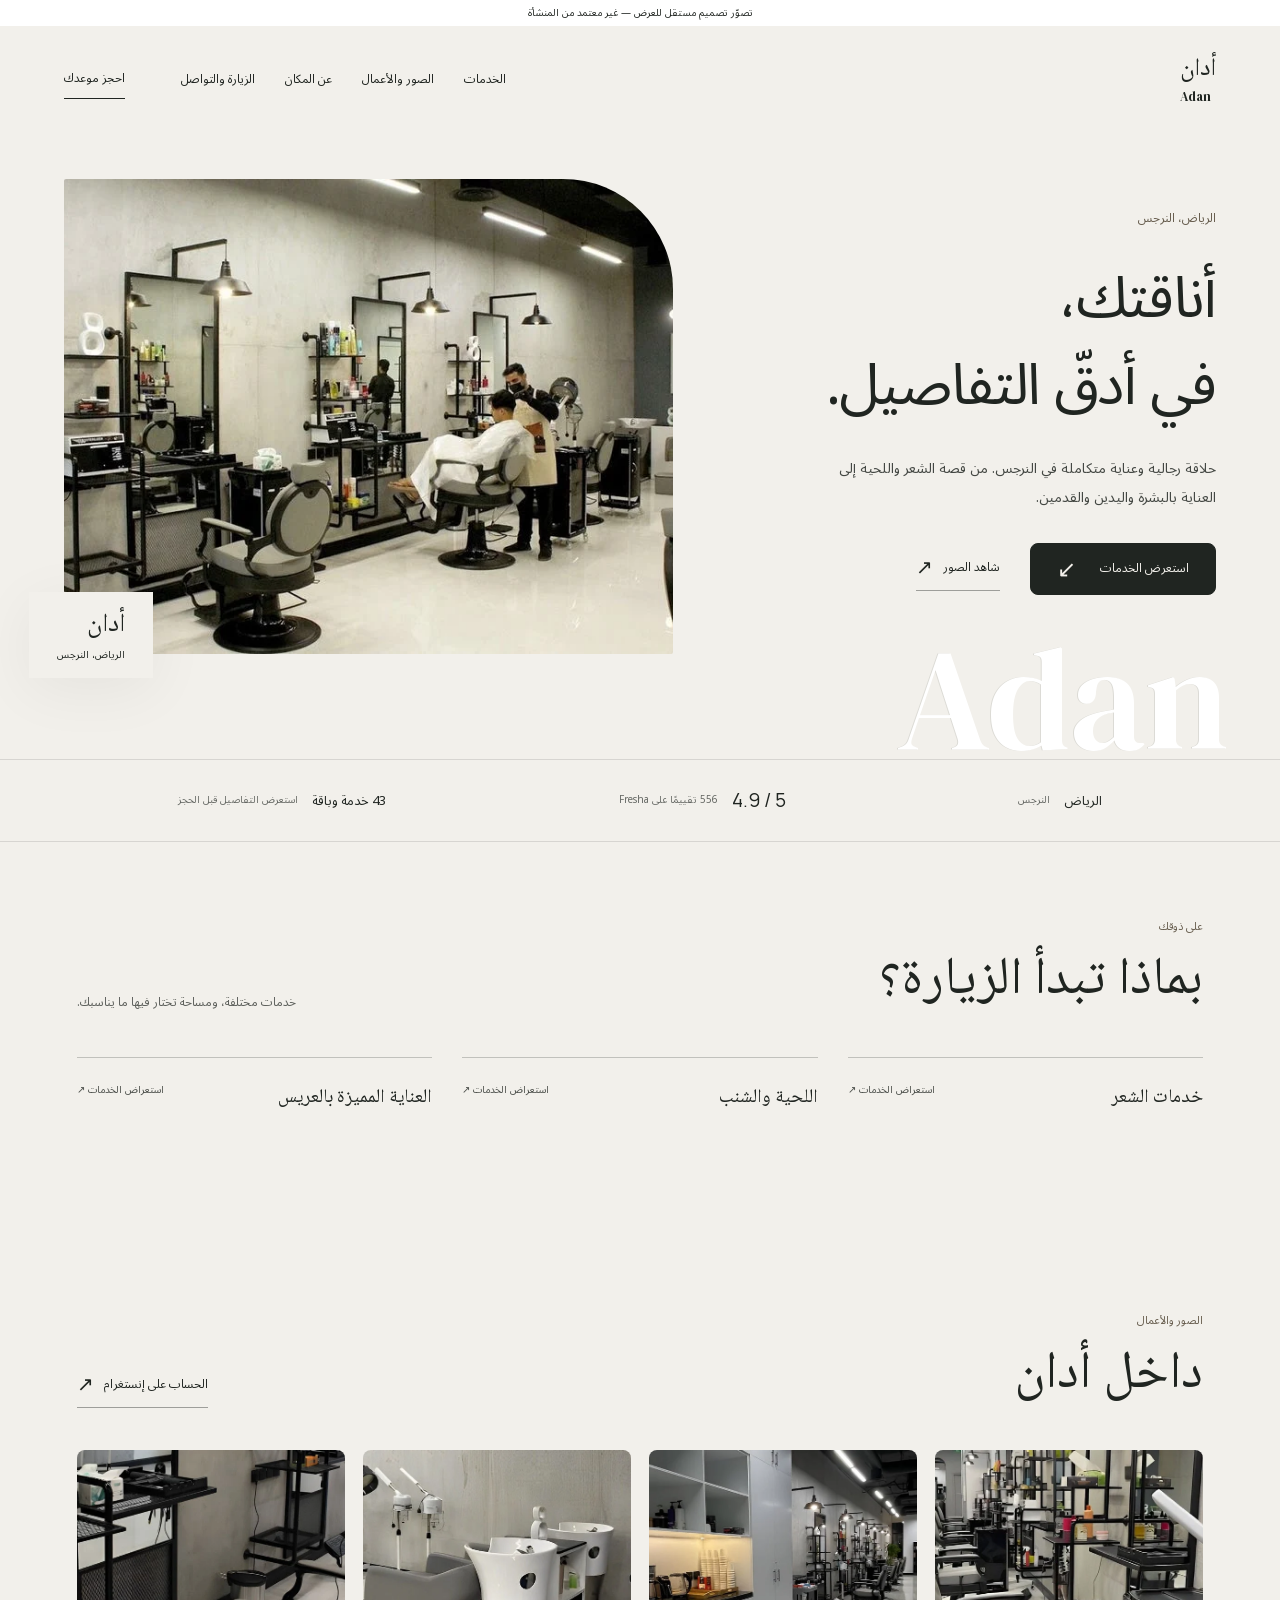
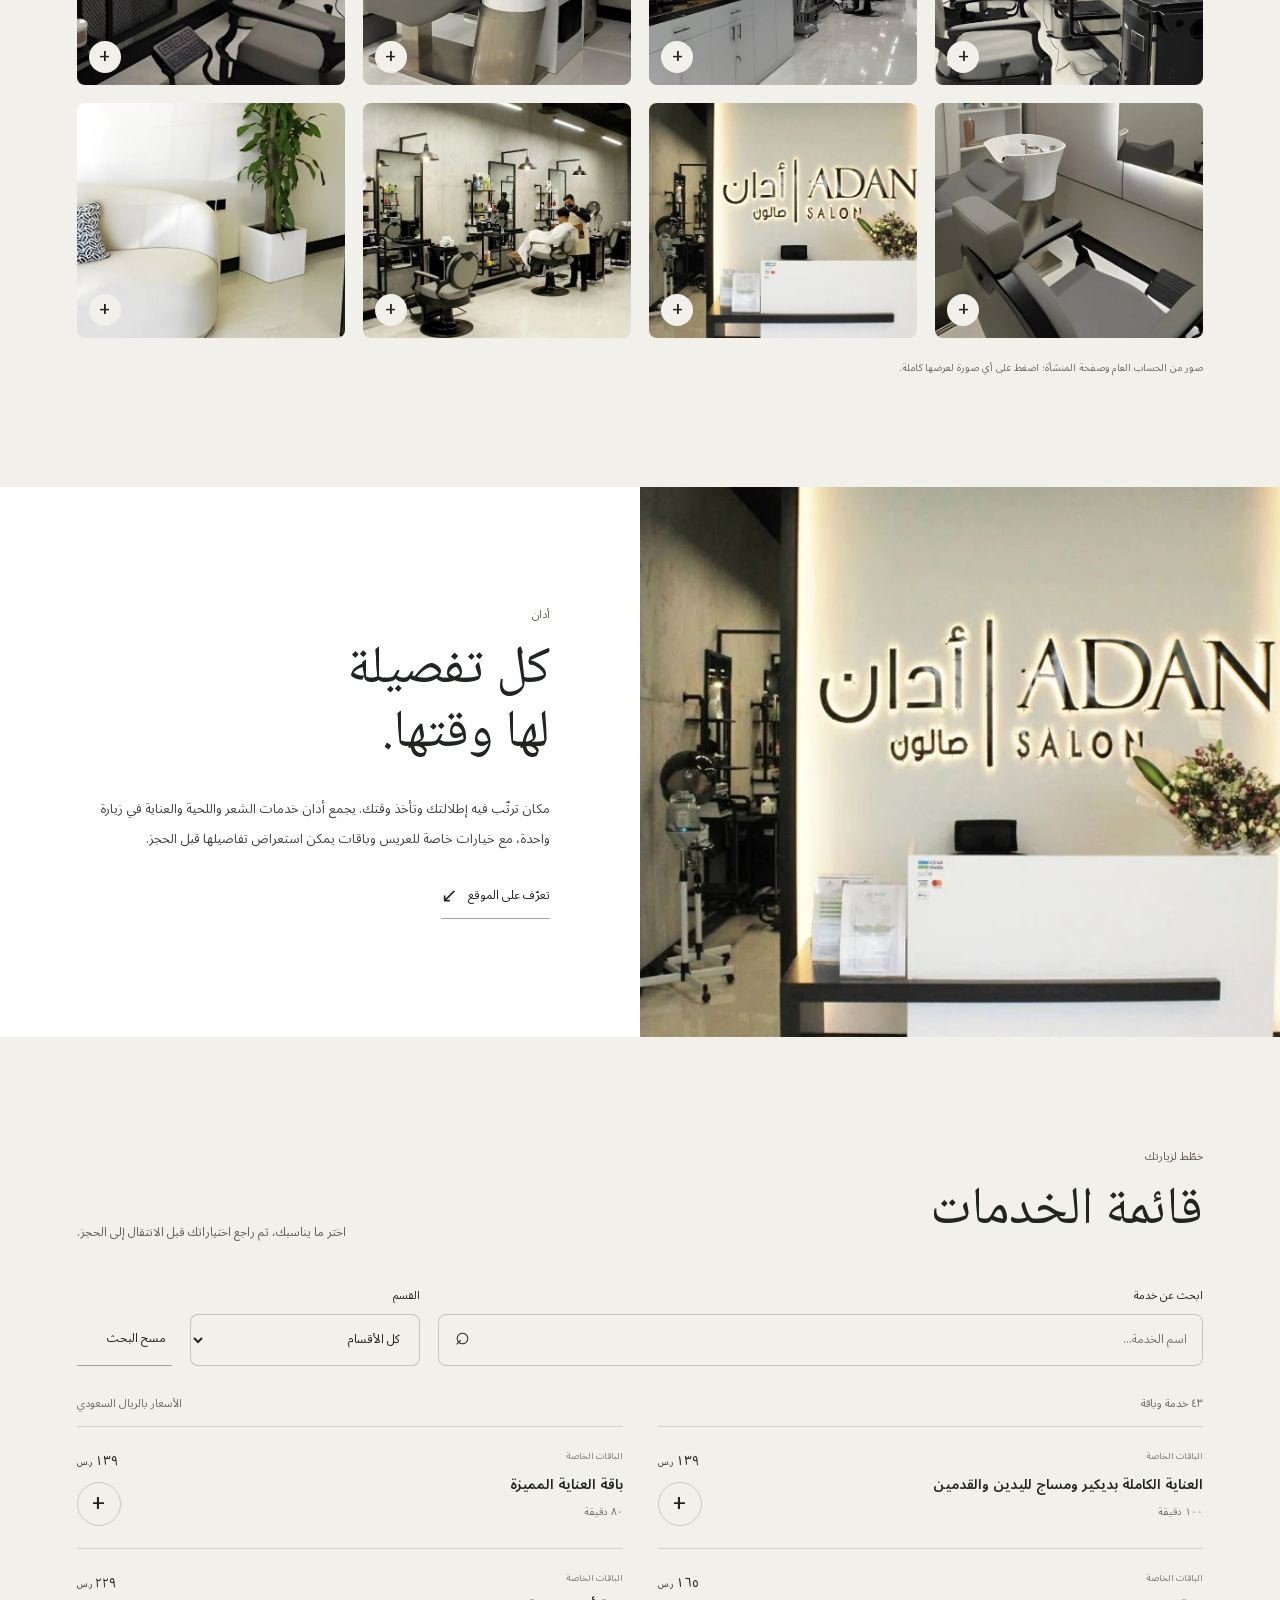
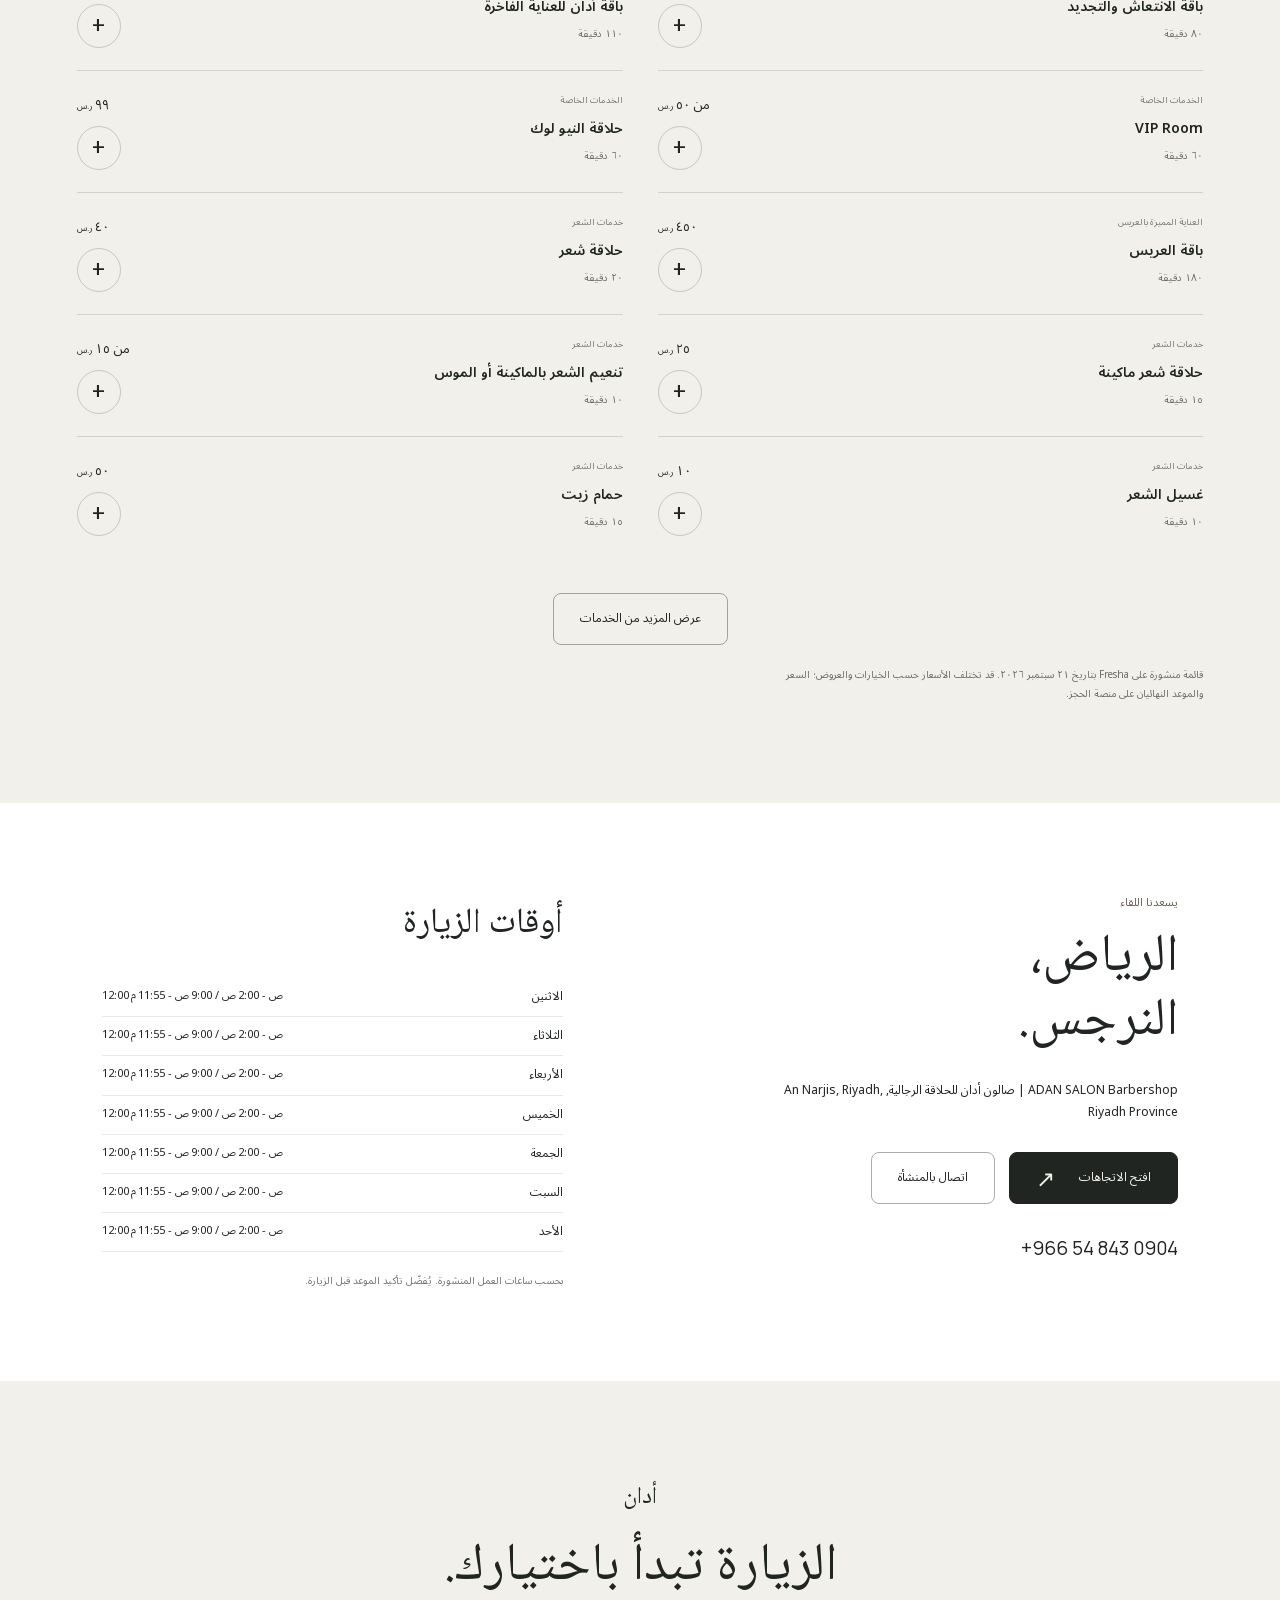
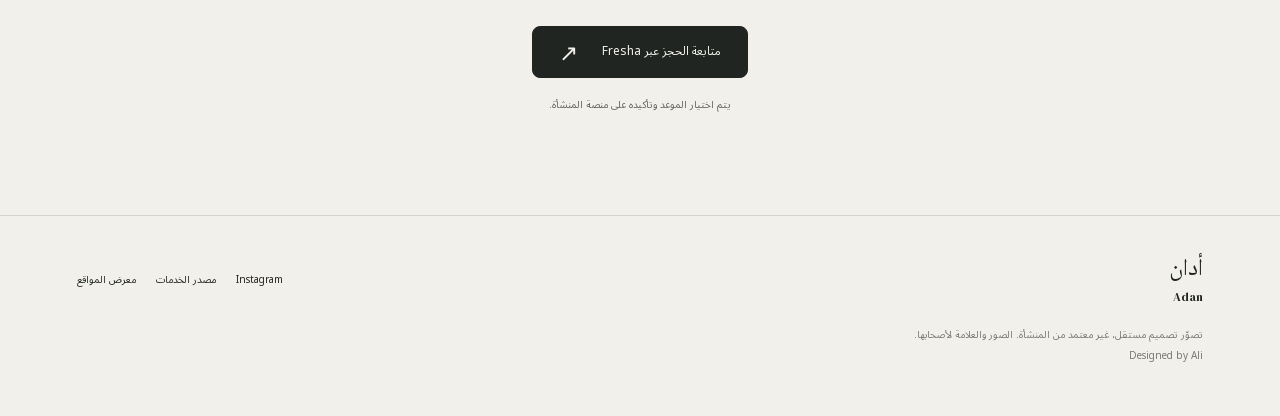
==== adan-salon/index.html @ f3ae63eb "Build ten Arabic business website concepts with sourced catalogs" ====
<!doctype html><html lang="ar" dir="rtl"><head><meta charset="utf-8"><meta name="viewport" content="width=device-width,initial-scale=1"><meta name="robots" content="noindex,nofollow"><title>أدان | الرياض — تصوّر تصميم</title><meta name="description" content="حلاقة رجالية وعناية متكاملة في النرجس. من قصة الشعر واللحية إلى العناية بالبشرة واليدين والقدمين."><meta name="theme-color" content="#f2f0eb"><meta property="og:title" content="أدان — تصوّر موقع مستقل"><meta property="og:description" content="حلاقة رجالية وعناية متكاملة في النرجس. من قصة الشعر واللحية إلى العناية بالبشرة واليدين والقدمين."><meta property="og:image" content="https://az212z.github.io/saudi-local-premium-09/adan-salon/assets/06.webp"><link rel="icon" href="favicon.svg" type="image/svg+xml"><link rel="stylesheet" href="../shared/fonts.css"><link rel="stylesheet" href="../shared/style.css"><script src="../shared/app.js" defer></script></head>
<body class="theme-stone layout-architect" style="--bg:#f2f0eb;--ink:#202521;--accent:#665c4d;--soft:#ffffff">
<a class="skip" href="#main">انتقل إلى المحتوى</a><div class="preview-note">تصوّر تصميم مستقل للعرض — غير معتمد من المنشأة</div>
<header class="site-header"><a href="./" class="brand"><span>أدان<small lang="en" dir="ltr">Adan</small></span></a><nav aria-label="القائمة الرئيسية"><a href="#services">الخدمات</a><a href="#work">الصور والأعمال</a><a href="#story">عن المكان</a><a href="#visit">الزيارة والتواصل</a></nav><a class="header-book" href="#services">احجز موعدك</a><button class="menu-toggle" aria-label="فتح القائمة" aria-controls="mobile-menu" aria-expanded="false"><span></span><span></span></button></header>
<main id="main"><section class="hero"><div class="hero-copy"><p class="place">الرياض، النرجس</p><h1>أناقتك،<br>في أدقّ التفاصيل.</h1><p class="intro">حلاقة رجالية وعناية متكاملة في النرجس. من قصة الشعر واللحية إلى العناية بالبشرة واليدين والقدمين.</p><div class="hero-actions"><a class="button primary" href="#services">استعرض الخدمات <span aria-hidden="true">↙</span></a><a class="text-link" href="#work">شاهد الصور <span aria-hidden="true">↗</span></a></div></div><div class="hero-visual"><div class="photo-frame"><img class="hero-photo" src="assets/06.webp" alt="أدان — من الصور المنشورة" width="909" height="515" fetchpriority="high" loading="eager" decoding="async"></div><div class="hero-note">أدان<small>الرياض، النرجس</small></div></div><div class="architect-word" lang="en" aria-hidden="true">Adan</div></section>
<div class="trust-band"><p>الرياض <span>النرجس</span></p><a href="https://www.fresha.com/a/adan-salon-slwn-dn-riyadh-adan-salon-barbershop-slwn-dn-llhlq-lrjly-zunlcgvm" target="_blank" rel="noopener noreferrer"><b dir="ltr">4.9 / 5</b><span>556 تقييمًا على Fresha</span></a><p>43 خدمة وباقة<span>استعرض التفاصيل قبل الحجز</span></p></div>
<section class="section featured"><div class="section-heading"><div><p class="section-label">على ذوقك</p><h2>بماذا تبدأ الزيارة؟</h2></div><p>خدمات مختلفة، ومساحة تختار فيها ما يناسبك.</p></div><div class="featured-cats"><a class="feature-cat" href="#services" data-category-pick="خدمات الشعر"><h3>خدمات الشعر</h3><span>استعراض الخدمات <span aria-hidden="true">↗</span></span></a><a class="feature-cat" href="#services" data-category-pick="اللحية والشنب"><h3>اللحية والشنب</h3><span>استعراض الخدمات <span aria-hidden="true">↗</span></span></a><a class="feature-cat" href="#services" data-category-pick="العناية المميزة بالعريس"><h3>العناية المميزة بالعريس</h3><span>استعراض الخدمات <span aria-hidden="true">↗</span></span></a></div></section>
<section id="work" class="section work"><div class="section-heading"><div><p class="section-label">الصور والأعمال</p><h2>داخل أدان</h2></div><a class="text-link" href="https://www.instagram.com/adan.salon/" target="_blank" rel="noopener noreferrer">الحساب على إنستغرام <span aria-hidden="true">↗</span></a></div><div class="gallery"><button class="gallery-item" data-image="0" aria-label="تكبير الصورة 1 من أدان"><img class="" src="assets/00.webp" alt="أدان — صورة منشورة 1" width="909" height="515" loading="lazy" decoding="async"><span class="zoom" aria-hidden="true">+</span></button><button class="gallery-item" data-image="1" aria-label="تكبير الصورة 2 من أدان"><img class="" src="assets/01.webp" alt="أدان — صورة منشورة 2" width="909" height="515" loading="lazy" decoding="async"><span class="zoom" aria-hidden="true">+</span></button><button class="gallery-item" data-image="2" aria-label="تكبير الصورة 3 من أدان"><img class="" src="assets/02.webp" alt="أدان — صورة منشورة 3" width="909" height="515" loading="lazy" decoding="async"><span class="zoom" aria-hidden="true">+</span></button><button class="gallery-item" data-image="3" aria-label="تكبير الصورة 4 من أدان"><img class="" src="assets/03.webp" alt="أدان — صورة منشورة 4" width="909" height="515" loading="lazy" decoding="async"><span class="zoom" aria-hidden="true">+</span></button><button class="gallery-item" data-image="4" aria-label="تكبير الصورة 5 من أدان"><img class="" src="assets/04.webp" alt="أدان — صورة منشورة 5" width="909" height="515" loading="lazy" decoding="async"><span class="zoom" aria-hidden="true">+</span></button><button class="gallery-item" data-image="5" aria-label="تكبير الصورة 6 من أدان"><img class="" src="assets/05.webp" alt="أدان — صورة منشورة 6" width="909" height="515" loading="lazy" decoding="async"><span class="zoom" aria-hidden="true">+</span></button><button class="gallery-item" data-image="6" aria-label="تكبير الصورة 7 من أدان"><img class="" src="assets/06.webp" alt="أدان — صورة منشورة 7" width="909" height="515" loading="lazy" decoding="async"><span class="zoom" aria-hidden="true">+</span></button><button class="gallery-item" data-image="7" aria-label="تكبير الصورة 8 من أدان"><img class="" src="assets/07.webp" alt="أدان — صورة منشورة 8" width="909" height="515" loading="lazy" decoding="async"><span class="zoom" aria-hidden="true">+</span></button></div><p class="source-note">صور من الحساب العام وصفحة المنشأة؛ اضغط على أي صورة لعرضها كاملة.</p></section>
<section id="story" class="story-section"><div class="story-photo"><img class="" src="assets/05.webp" alt="أدان — أجواء وتفاصيل" width="909" height="515" loading="lazy" decoding="async"></div><div class="story-copy"><p class="section-label">أدان</p><h2>كل تفصيلة<br>لها وقتها.</h2><p>مكان ترتّب فيه إطلالتك وتأخذ وقتك. يجمع أدان خدمات الشعر واللحية والعناية في زيارة واحدة، مع خيارات خاصة للعريس وباقات يمكن استعراض تفاصيلها قبل الحجز.</p><a class="text-link" href="#visit">تعرّف على الموقع <span aria-hidden="true">↙</span></a></div></section>
<section id="services" class="section services-section"><div class="section-heading"><div><p class="section-label">خطّط لزيارتك</p><h2>قائمة الخدمات</h2></div><p>اختر ما يناسبك، ثم راجع اختياراتك قبل الانتقال إلى الحجز.</p></div><div class="catalog-toolbar"><div class="search-box"><label for="search">ابحث عن خدمة</label><input id="search" type="search" name="q" placeholder="اسم الخدمة…" autocomplete="off"><span aria-hidden="true">⌕</span></div><label class="category-select-label">القسم<select id="category" name="category"><option value="">كل الأقسام</option><option value="الباقات الخاصة">الباقات الخاصة</option><option value="الخدمات الخاصة">الخدمات الخاصة</option><option value="العناية المميزة بالعريس">العناية المميزة بالعريس</option><option value="خدمات الشعر">خدمات الشعر</option><option value="اللحية والشنب">اللحية والشنب</option><option value="تلوين الشعر">تلوين الشعر</option><option value="علاج الشعر">علاج الشعر</option><option value="خدمات العناية بالبشرة">خدمات العناية بالبشرة</option><option value="العناية باليدين والقدمين والأظافر">العناية باليدين والقدمين والأظافر</option></select></label><button class="clear-filters text-link" type="button">مسح البحث</button></div><div class="catalog-meta"><p id="result-count" aria-live="polite"></p><p>الأسعار بالريال السعودي</p></div><div id="service-list" class="service-list"></div><div class="load-more-wrap"><button id="load-more" class="button outline" type="button">عرض المزيد من الخدمات</button></div><p class="source-note">قائمة منشورة على Fresha بتاريخ ٢١ سبتمبر ٢٠٢٦. قد تختلف الأسعار حسب الخيارات والعروض؛ السعر والموعد النهائيان على منصة الحجز.</p><noscript><p>لعرض الخدمات والأسعار، افتح <a href="https://www.fresha.com/a/adan-salon-slwn-dn-riyadh-adan-salon-barbershop-slwn-dn-llhlq-lrjly-zunlcgvm">قائمة المنشأة على Fresha</a>.</p></noscript></section>
<section id="visit" class="visit-section"><div class="visit-info"><p class="section-label">يسعدنا اللقاء</p><h2>الرياض،<br>النرجس.</h2><p>ADAN SALON Barbershop | صالون أدان للحلاقة الرجالية, An Narjis, Riyadh, Riyadh Province</p><div class="visit-actions"><a class="button primary" href="https://www.google.com/maps/search/?api=1&amp;query=ADAN%20SALON%20Barbershop%20%7C%20%D8%B5%D8%A7%D9%84%D9%88%D9%86%20%D8%A3%D8%AF%D8%A7%D9%86%20%D9%84%D9%84%D8%AD%D9%84%D8%A7%D9%82%D8%A9%20%D8%A7%D9%84%D8%B1%D8%AC%D8%A7%D9%84%D9%8A%D8%A9%2C%20Riyadh%2C%20Riyadh%20Province" target="_blank" rel="noopener noreferrer">افتح الاتجاهات <span aria-hidden="true">↗</span></a><a class="button outline" href="tel:+966548430904">اتصال بالمنشأة</a></div><a class="phone-number" dir="ltr" href="tel:+966548430904">+966 54 843 0904</a></div><div class="hours"><h3>أوقات الزيارة</h3><dl><div><dt>الاثنين</dt><dd dir="ltr">12:00 ص - 2:00 ص / 9:00 ص - 11:55 م</dd></div><div><dt>الثلاثاء</dt><dd dir="ltr">12:00 ص - 2:00 ص / 9:00 ص - 11:55 م</dd></div><div><dt>الأربعاء</dt><dd dir="ltr">12:00 ص - 2:00 ص / 9:00 ص - 11:55 م</dd></div><div><dt>الخميس</dt><dd dir="ltr">12:00 ص - 2:00 ص / 9:00 ص - 11:55 م</dd></div><div><dt>الجمعة</dt><dd dir="ltr">12:00 ص - 2:00 ص / 9:00 ص - 11:55 م</dd></div><div><dt>السبت</dt><dd dir="ltr">12:00 ص - 2:00 ص / 9:00 ص - 11:55 م</dd></div><div><dt>الأحد</dt><dd dir="ltr">12:00 ص - 2:00 ص / 9:00 ص - 11:55 م</dd></div></dl><small>بحسب ساعات العمل المنشورة. يُفضّل تأكيد الموعد قبل الزيارة.</small></div></section>
<section class="closing"><p>أدان</p><h2>الزيارة تبدأ باختيارك.</h2><a class="button primary" href="https://www.fresha.com/a/adan-salon-slwn-dn-riyadh-adan-salon-barbershop-slwn-dn-llhlq-lrjly-zunlcgvm/all-offer?menu=true" target="_blank" rel="noopener noreferrer">متابعة الحجز عبر Fresha <span aria-hidden="true">↗</span></a><small>يتم اختيار الموعد وتأكيده على منصة المنشأة.</small></section></main>
<footer><div class="footer-brand">أدان<small lang="en">Adan</small></div><div><a href="https://www.instagram.com/adan.salon/" target="_blank" rel="noopener noreferrer">Instagram</a><a href="https://www.fresha.com/a/adan-salon-slwn-dn-riyadh-adan-salon-barbershop-slwn-dn-llhlq-lrjly-zunlcgvm" target="_blank" rel="noopener noreferrer">مصدر الخدمات</a><a href="../">معرض المواقع</a></div><p>تصوّر تصميم مستقل، غير معتمد من المنشأة. الصور والعلامة لأصحابها.</p><small lang="en">Designed by Ali</small></footer>
<button class="selection-bar" id="selection-open" hidden aria-haspopup="dialog"><span>اختيارات الزيارة <b id="selection-count">0</b></span><span id="selection-total"></span><span>مراجعة الاختيارات <span aria-hidden="true">←</span></span></button>
<dialog id="mobile-menu" class="mobile-menu" aria-label="قائمة التنقل"><button class="close-dialog" aria-label="إغلاق القائمة">×</button><p>أدان</p><nav><a href="#services">الخدمات</a><a href="#work">الصور والأعمال</a><a href="#story">عن المكان</a><a href="#visit">الزيارة والتواصل</a></nav></dialog>
<dialog id="gallery-dialog" class="gallery-dialog" aria-label="معرض الصور"><button class="close-dialog" aria-label="إغلاق الصور">×</button><img id="gallery-full" src="assets/00.webp" alt="صورة كاملة من أدان" width="1200" height="900"><div><button id="gallery-prev" aria-label="الصورة السابقة">→</button><span id="gallery-count"></span><button id="gallery-next" aria-label="الصورة التالية">←</button></div></dialog>
<dialog id="service-dialog" class="service-dialog" aria-label="تفاصيل الخدمة"><button class="close-dialog" aria-label="إغلاق تفاصيل الخدمة">×</button><div id="service-details"></div></dialog>
<dialog id="selection-dialog" class="selection-dialog" aria-label="اختيارات الزيارة"><button class="close-dialog" aria-label="إغلاق الاختيارات">×</button><p class="section-label">خطّط لزيارتك</p><h2>اختياراتك</h2><div id="selected-list"></div><div class="selection-summary"></div><p class="selection-explain">هذه قائمة للتخطيط فقط. انسخها للاحتفاظ باختياراتك، ثم اختر الخدمات والموعد على Fresha لتأكيد الحجز.</p><div class="selection-actions"><button class="button outline" id="copy-selection">نسخ الاختيارات</button><a class="button primary" href="https://www.fresha.com/a/adan-salon-slwn-dn-riyadh-adan-salon-barbershop-slwn-dn-llhlq-lrjly-zunlcgvm/all-offer?menu=true" target="_blank" rel="noopener noreferrer">متابعة الحجز عبر Fresha <span aria-hidden="true">↗</span></a></div><p id="copy-status" aria-live="polite"></p></dialog><div class="toast" role="status" aria-live="polite"></div><script type="application/json" id="site-data">{"name": "أدان", "services": [{"id": "p:1608913", "name": "العناية الكاملة بديكير ومساج لليدين والقدمين", "original": "Hand & foot pedicure with relaxing massage |  العناية الكاملة بديكير ومساج لليدين والقدمين", "category": "الباقات الخاصة", "price": 139, "starts": false, "minutes": 100, "maxMinutes": 100, "variants": []}, {"id": "p:1584822", "name": "باقة العناية المميزة", "original": "Featured Care Package | باقة العناية المميزة", "category": "الباقات الخاصة", "price": 139, "starts": false, "minutes": 80, "maxMinutes": 80, "variants": []}, {"id": "p:1585237", "name": "باقة الانتعاش والتجديد", "original": "The Freshness and Renewal Package | باقة الانتعاش والتجديد", "category": "الباقات الخاصة", "price": 165, "starts": false, "minutes": 80, "maxMinutes": 80, "variants": []}, {"id": "p:1585247", "name": "باقة أدان للعناية الفاخرة", "original": "Adan Luxury Care Package | باقة أدان للعناية الفاخرة", "category": "الباقات الخاصة", "price": 229, "starts": false, "minutes": 110, "maxMinutes": 110, "variants": []}, {"id": "s:20798806", "name": "VIP Room", "original": "VIP Room", "category": "الخدمات الخاصة", "price": 50, "starts": true, "minutes": 60, "maxMinutes": 60, "variants": [{"name": "VIP Room", "price": "SAR 50", "duration": "1 hr"}]}, {"id": "s:19255006", "name": "حلاقة النيو لوك", "original": "New Look Haircut | حلاقة النيو لوك", "category": "الخدمات الخاصة", "price": 99, "starts": false, "minutes": 60, "maxMinutes": 60, "variants": [{"name": "حلاقة النيو لوك", "price": "SAR 99", "duration": "1 hr"}]}, {"id": "p:1586968", "name": "باقة العريس", "original": "The Groom Package |  باقة العريس", "category": "العناية المميزة بالعريس", "price": 450, "starts": false, "minutes": 180, "maxMinutes": 180, "variants": []}, {"id": "s:17893142", "name": "حلاقة شعر", "original": "Haircut | حلاقة شعر", "category": "خدمات الشعر", "price": 40, "starts": false, "minutes": 20, "maxMinutes": 20, "variants": [{"name": "حلاقة شعر", "price": "SAR 40", "duration": "20 min"}]}, {"id": "s:17893184", "name": "حلاقة شعر ماكينة", "original": "Haircut - Machine/Clippers (Buzz cut) | حلاقة شعر ماكينة", "category": "خدمات الشعر", "price": 25, "starts": false, "minutes": 15, "maxMinutes": 15, "variants": [{"name": "حلاقة شعر ماكينة", "price": "SAR 25", "duration": "15 min"}]}, {"id": "s:21422352", "name": "تنعيم الشعر بالماكينة أو الموس", "original": "تنعيم الشعر بالماكينة أو الموس | Hair trimming with a machine or razor blade", "category": "خدمات الشعر", "price": 15, "starts": true, "minutes": 10, "maxMinutes": 10, "variants": [{"name": "تنعيم الشعر بالماكينة أو الموس", "price": "SAR 15", "duration": "10 min"}]}, {"id": "s:17893167", "name": "غسيل الشعر", "original": "Hair wash/Shampoo | غسيل الشعر", "category": "خدمات الشعر", "price": 10, "starts": false, "minutes": 10, "maxMinutes": 10, "variants": [{"name": "غسيل الشعر", "price": "SAR 10", "duration": "10 min"}]}, {"id": "s:17893666", "name": "حمام زيت", "original": "Oil bath/Hot oil treatment | حمام زيت", "category": "خدمات الشعر", "price": 50, "starts": false, "minutes": 15, "maxMinutes": 15, "variants": [{"name": "حمام زيت", "price": "SAR 50", "duration": "15 min"}]}, {"id": "s:17893622", "name": "حمام كريم", "original": "Cream bath/Hair mask treatment | حمام كريم", "category": "خدمات الشعر", "price": 30, "starts": false, "minutes": 10, "maxMinutes": 10, "variants": [{"name": "حمام كريم", "price": "SAR 30", "duration": "10 min"}]}, {"id": "s:17893213", "name": "سيشوار", "original": "Blow-dry/Hair dryer | سيشوار", "category": "خدمات الشعر", "price": 30, "starts": false, "minutes": 10, "maxMinutes": 10, "variants": [{"name": "سيشوار", "price": "SAR 30", "duration": "10 min"}]}, {"id": "s:17893237", "name": "ملء الفراغ", "original": "Hair filler (to cover bald spots) | ملء الفراغ", "category": "خدمات الشعر", "price": 20, "starts": true, "minutes": 10, "maxMinutes": 10, "variants": [{"name": "ملء الفراغ", "price": "SAR 20", "duration": "10 min"}]}, {"id": "s:17893228", "name": "فرد الشعر", "original": "Hair straightening | فرد الشعر", "category": "خدمات الشعر", "price": 110, "starts": false, "minutes": 30, "maxMinutes": 30, "variants": [{"name": "فرد الشعر", "price": "SAR 110", "duration": "30 min"}]}, {"id": "s:17893220", "name": "حلاقة شعر أطفال", "original": "Children's haircut | حلاقة شعر أطفال", "category": "خدمات الشعر", "price": 50, "starts": false, "minutes": 30, "maxMinutes": 30, "variants": [{"name": "حلاقة شعر أطفال", "price": "SAR 50", "duration": "30 min"}]}, {"id": "s:19216498", "name": "حلاقة شعر أطفال مع التلوين", "original": "Children's haircut with colring | حلاقة شعر أطفال مع التلوين", "category": "خدمات الشعر", "price": 60, "starts": true, "minutes": 35, "maxMinutes": 35, "variants": [{"name": "حلاقة شعر أطفال مع التلوين", "price": "SAR 60", "duration": "35 min"}]}, {"id": "s:17893271", "name": "حلاقة لحية", "original": "Beard shave | حلاقة لحية", "category": "اللحية والشنب", "price": 30, "starts": false, "minutes": 15, "maxMinutes": 15, "variants": [{"name": "حلاقة لحية", "price": "SAR 30", "duration": "15 min"}]}, {"id": "s:17893281", "name": "تحديد شنب", "original": "Mustache shaping/trimming | تحديد شنب", "category": "اللحية والشنب", "price": 15, "starts": false, "minutes": 10, "maxMinutes": 10, "variants": [{"name": "تحديد شنب", "price": "SAR 15", "duration": "10 min"}]}, {"id": "s:17893351", "name": "صبغة شعر", "original": "Hair dye | صبغة شعر", "category": "تلوين الشعر", "price": 55, "starts": false, "minutes": 20, "maxMinutes": 20, "variants": [{"name": "صبغة شعر", "price": "SAR 55", "duration": "20 min"}]}, {"id": "s:17893464", "name": "صبغة لحية", "original": "Beard dye | صبغة لحية", "category": "تلوين الشعر", "price": 45, "starts": false, "minutes": 15, "maxMinutes": 15, "variants": [{"name": "صبغة لحية", "price": "SAR 45", "duration": "15 min"}]}, {"id": "s:17893459", "name": "صبغة شنب", "original": "Mustache dye | صبغة شنب", "category": "تلوين الشعر", "price": 25, "starts": false, "minutes": 10, "maxMinutes": 10, "variants": [{"name": "صبغة شنب", "price": "SAR 25", "duration": "10 min"}]}, {"id": "s:17893359", "name": "صبغة قفل", "original": "Lock dye | صبغة قفل", "category": "تلوين الشعر", "price": 25, "starts": true, "minutes": 10, "maxMinutes": 10, "variants": [{"name": "صبغة قفل", "price": "SAR 25", "duration": "10 min"}]}, {"id": "s:17893293", "name": "لون شعر مؤقت", "original": "Temporary hair color | لون شعر مؤقت", "category": "تلوين الشعر", "price": 15, "starts": true, "minutes": 10, "maxMinutes": 10, "variants": [{"name": "لون شعر مؤقت", "price": "SAR 15", "duration": "10 min"}]}, {"id": "s:17893305", "name": "صبغة ألوان", "original": "Hair dye/Hair coloring (various colors) | صبغة ألوان", "category": "تلوين الشعر", "price": 60, "starts": true, "minutes": 30, "maxMinutes": 30, "variants": [{"name": "صبغة ألوان", "price": "SAR 60", "duration": "30 min"}]}, {"id": "s:19262467", "name": "خدمات صبغات الشعرالشاملة", "original": "Full Hair dye | خدمات صبغات الشعرالشاملة", "category": "تلوين الشعر", "price": 150, "starts": false, "minutes": 65, "maxMinutes": 65, "variants": [{"name": "خدمات صبغات الشعرالشاملة", "price": "SAR 150", "duration": "1 hr, 5 min"}]}, {"id": "s:17893557", "name": "بروتين", "original": "Protein treatment (for hair) | بروتين", "category": "علاج الشعر", "price": 200, "starts": true, "minutes": 60, "maxMinutes": 60, "variants": [{"name": "Short Hair", "price": "SAR 200", "duration": "1 hr"}, {"name": "Meduim Hair", "price": "SAR 250", "duration": "1 hr"}, {"name": "Long Hair", "price": "SAR 300", "duration": "1 hr"}]}, {"id": "s:17893547", "name": "أمبول معالجة قشرة الشعر", "original": "Anti-dandruff hair treatment ampoule | أمبول معالجة قشرة الشعر", "category": "علاج الشعر", "price": 30, "starts": false, "minutes": 10, "maxMinutes": 10, "variants": [{"name": "أمبول معالجة قشرة الشعر", "price": "SAR 30", "duration": "10 min"}]}, {"id": "s:22544707", "name": "قناع تحت العين", "original": "Under eys masks  | قناع تحت العين", "category": "خدمات العناية بالبشرة", "price": 10, "starts": false, "minutes": 5, "maxMinutes": 5, "variants": [{"name": "قناع تحت العين", "price": "SAR 10", "duration": "5 min"}]}, {"id": "s:17893672", "name": "تنظيف بشرة VIP", "original": "VIP facial cleansing | تنظيف بشرة VIP", "category": "خدمات العناية بالبشرة", "price": 265, "starts": false, "minutes": 30, "maxMinutes": 30, "variants": [{"name": "تنظيف بشرة VIP", "price": "SAR 265", "duration": "30 min"}]}, {"id": "s:17893609", "name": "سنفرة بخار", "original": "Steam scrub/exfoliation | سنفرة بخار", "category": "خدمات العناية بالبشرة", "price": 65, "starts": true, "minutes": 15, "maxMinutes": 15, "variants": [{"name": "سنفرة بخار", "price": "SAR 65", "duration": "15 min"}]}, {"id": "s:17893603", "name": "سنفرة عادية", "original": "Regular scrub/exfoliation | سنفرة عادية", "category": "خدمات العناية بالبشرة", "price": 30, "starts": true, "minutes": 10, "maxMinutes": 10, "variants": [{"name": "سنفرة عادية", "price": "SAR 30", "duration": "10 min"}]}, {"id": "s:17893682", "name": "إزالة شعر الأنف أو الأذن", "original": "Nose Or Ear hair removal | إزالة شعر الأنف أو الأذن", "category": "خدمات العناية بالبشرة", "price": 15, "starts": false, "minutes": 10, "maxMinutes": 10, "variants": [{"name": "إزالة شعر الأنف أو الأذن", "price": "SAR 15", "duration": "10 min"}]}, {"id": "s:17893591", "name": "لزقة أنف", "original": "Nose strips | لزقة أنف", "category": "خدمات العناية بالبشرة", "price": 10, "starts": false, "minutes": 5, "maxMinutes": 5, "variants": [{"name": "لزقة أنف", "price": "SAR 10", "duration": "5 min"}]}, {"id": "s:17893530", "name": "إزالة شعرالوجه بالشمع", "original": "Facial hair removal by waxing | إزالة شعرالوجه بالشمع", "category": "خدمات العناية بالبشرة", "price": 50, "starts": true, "minutes": 15, "maxMinutes": 15, "variants": [{"name": "إزالة شعرالوجه بالشمع", "price": "SAR 50", "duration": "15 min"}]}, {"id": "s:17893512", "name": "إزالة شعرالوجه بالفتلة", "original": "Facial hair removal by threading | إزالة شعرالوجه بالفتلة", "category": "خدمات العناية بالبشرة", "price": 20, "starts": true, "minutes": 10, "maxMinutes": 10, "variants": [{"name": "إزالة شعرالوجه بالفتلة", "price": "SAR 20", "duration": "10 min"}]}, {"id": "s:17893493", "name": "قناع مرطب للوجه", "original": "Moisturizing face mask | قناع مرطب للوجه", "category": "خدمات العناية بالبشرة", "price": 25, "starts": true, "minutes": 10, "maxMinutes": 10, "variants": [{"name": "قناع مرطب للوجه", "price": "SAR 25", "duration": "10 min"}]}, {"id": "s:17893484", "name": "قناع وجه معجون بالفحم", "original": "Charcoal face mask | قناع وجه معجون بالفحم", "category": "خدمات العناية بالبشرة", "price": 25, "starts": true, "minutes": 15, "maxMinutes": 15, "variants": [{"name": "قناع وجه معجون بالفحم", "price": "SAR 25", "duration": "15 min"}]}, {"id": "s:17893743", "name": "بديكير لليدين", "original": "Men's Manicure | بديكير لليدين", "category": "العناية باليدين والقدمين والأظافر", "price": 58.5, "starts": true, "minutes": 30, "maxMinutes": 30, "variants": [{"name": "بديكير لليدين", "price": "from SAR 58.50", "duration": "30 min"}]}, {"id": "s:20185641", "name": "ماسك اليدين", "original": "Hand Mask | ماسك اليدين", "category": "العناية باليدين والقدمين والأظافر", "price": 22.5, "starts": true, "minutes": 25, "maxMinutes": 25, "variants": [{"name": "ماسك اليدين", "price": "from SAR 22.50", "duration": "25 min"}]}, {"id": "s:17893736", "name": "بديكير للقدمين", "original": "Men's pedicure | بديكير للقدمين", "category": "العناية باليدين والقدمين والأظافر", "price": 58.5, "starts": true, "minutes": 30, "maxMinutes": 30, "variants": [{"name": "بديكير للقدمين", "price": "from SAR 58.50", "duration": "30 min"}]}, {"id": "s:19829956", "name": "ماسك القدمين", "original": "Foot Mask | ماسك القدمين", "category": "العناية باليدين والقدمين والأظافر", "price": 22.5, "starts": true, "minutes": 25, "maxMinutes": 25, "variants": [{"name": "ماسك القدمين", "price": "from SAR 22.50", "duration": "25 min"}]}], "gallery": ["assets/00.webp", "assets/01.webp", "assets/02.webp", "assets/03.webp", "assets/04.webp", "assets/05.webp", "assets/06.webp", "assets/07.webp"], "fresha": "https://www.fresha.com/a/adan-salon-slwn-dn-riyadh-adan-salon-barbershop-slwn-dn-llhlq-lrjly-zunlcgvm/all-offer?menu=true", "source": "https://www.fresha.com/a/adan-salon-slwn-dn-riyadh-adan-salon-barbershop-slwn-dn-llhlq-lrjly-zunlcgvm", "key": "adan-salon"}</script></body></html>
---- shared/fonts.css ----
/* latin-ext */
@font-face {
  font-family: 'DM Serif Display';
  font-style: normal;
  font-weight: 400;
  font-display: swap;
  src: url(fonts/font-0.woff2) format('woff2');
  unicode-range: U+0100-02BA, U+02BD-02C5, U+02C7-02CC, U+02CE-02D7, U+02DD-02FF, U+0304, U+0308, U+0329, U+1D00-1DBF, U+1E00-1E9F, U+1EF2-1EFF, U+2020, U+20A0-20AB, U+20AD-20C0, U+2113, U+2C60-2C7F, U+A720-A7FF;
}
/* latin */
@font-face {
  font-family: 'DM Serif Display';
  font-style: normal;
  font-weight: 400;
  font-display: swap;
  src: url(fonts/font-1.woff2) format('woff2');
  unicode-range: U+0000-00FF, U+0131, U+0152-0153, U+02BB-02BC, U+02C6, U+02DA, U+02DC, U+0304, U+0308, U+0329, U+2000-206F, U+20AC, U+2122, U+2191, U+2193, U+2212, U+2215, U+FEFF, U+FFFD;
}
/* cyrillic-ext */
@font-face {
  font-family: 'Manrope';
  font-style: normal;
  font-weight: 400;
  font-display: swap;
  src: url(fonts/font-2.woff2) format('woff2');
  unicode-range: U+0460-052F, U+1C80-1C8A, U+20B4, U+2DE0-2DFF, U+A640-A69F, U+FE2E-FE2F;
}
/* cyrillic */
@font-face {
  font-family: 'Manrope';
  font-style: normal;
  font-weight: 400;
  font-display: swap;
  src: url(fonts/font-3.woff2) format('woff2');
  unicode-range: U+0301, U+0400-045F, U+0490-0491, U+04B0-04B1, U+2116;
}
/* greek */
@font-face {
  font-family: 'Manrope';
  font-style: normal;
  font-weight: 400;
  font-display: swap;
  src: url(fonts/font-4.woff2) format('woff2');
  unicode-range: U+0370-0377, U+037A-037F, U+0384-038A, U+038C, U+038E-03A1, U+03A3-03FF;
}
/* vietnamese */
@font-face {
  font-family: 'Manrope';
  font-style: normal;
  font-weight: 400;
  font-display: swap;
  src: url(fonts/font-5.woff2) format('woff2');
  unicode-range: U+0102-0103, U+0110-0111, U+0128-0129, U+0168-0169, U+01A0-01A1, U+01AF-01B0, U+0300-0301, U+0303-0304, U+0308-0309, U+0323, U+0329, U+1EA0-1EF9, U+20AB;
}
/* latin-ext */
@font-face {
  font-family: 'Manrope';
  font-style: normal;
  font-weight: 400;
  font-display: swap;
  src: url(fonts/font-6.woff2) format('woff2');
  unicode-range: U+0100-02BA, U+02BD-02C5, U+02C7-02CC, U+02CE-02D7, U+02DD-02FF, U+0304, U+0308, U+0329, U+1D00-1DBF, U+1E00-1E9F, U+1EF2-1EFF, U+2020, U+20A0-20AB, U+20AD-20C0, U+2113, U+2C60-2C7F, U+A720-A7FF;
}
/* latin */
@font-face {
  font-family: 'Manrope';
  font-style: normal;
  font-weight: 400;
  font-display: swap;
  src: url(fonts/font-7.woff2) format('woff2');
  unicode-range: U+0000-00FF, U+0131, U+0152-0153, U+02BB-02BC, U+02C6, U+02DA, U+02DC, U+0304, U+0308, U+0329, U+2000-206F, U+20AC, U+2122, U+2191, U+2193, U+2212, U+2215, U+FEFF, U+FFFD;
}
/* cyrillic-ext */
@font-face {
  font-family: 'Manrope';
  font-style: normal;
  font-weight: 600;
  font-display: swap;
  src: url(fonts/font-2.woff2) format('woff2');
  unicode-range: U+0460-052F, U+1C80-1C8A, U+20B4, U+2DE0-2DFF, U+A640-A69F, U+FE2E-FE2F;
}
/* cyrillic */
@font-face {
  font-family: 'Manrope';
  font-style: normal;
  font-weight: 600;
  font-display: swap;
  src: url(fonts/font-3.woff2) format('woff2');
  unicode-range: U+0301, U+0400-045F, U+0490-0491, U+04B0-04B1, U+2116;
}
/* greek */
@font-face {
  font-family: 'Manrope';
  font-style: normal;
  font-weight: 600;
  font-display: swap;
  src: url(fonts/font-4.woff2) format('woff2');
  unicode-range: U+0370-0377, U+037A-037F, U+0384-038A, U+038C, U+038E-03A1, U+03A3-03FF;
}
/* vietnamese */
@font-face {
  font-family: 'Manrope';
  font-style: normal;
  font-weight: 600;
  font-display: swap;
  src: url(fonts/font-5.woff2) format('woff2');
  unicode-range: U+0102-0103, U+0110-0111, U+0128-0129, U+0168-0169, U+01A0-01A1, U+01AF-01B0, U+0300-0301, U+0303-0304, U+0308-0309, U+0323, U+0329, U+1EA0-1EF9, U+20AB;
}
/* latin-ext */
@font-face {
  font-family: 'Manrope';
  font-style: normal;
  font-weight: 600;
  font-display: swap;
  src: url(fonts/font-6.woff2) format('woff2');
  unicode-range: U+0100-02BA, U+02BD-02C5, U+02C7-02CC, U+02CE-02D7, U+02DD-02FF, U+0304, U+0308, U+0329, U+1D00-1DBF, U+1E00-1E9F, U+1EF2-1EFF, U+2020, U+20A0-20AB, U+20AD-20C0, U+2113, U+2C60-2C7F, U+A720-A7FF;
}
/* latin */
@font-face {
  font-family: 'Manrope';
  font-style: normal;
  font-weight: 600;
  font-display: swap;
  src: url(fonts/font-7.woff2) format('woff2');
  unicode-range: U+0000-00FF, U+0131, U+0152-0153, U+02BB-02BC, U+02C6, U+02DA, U+02DC, U+0304, U+0308, U+0329, U+2000-206F, U+20AC, U+2122, U+2191, U+2193, U+2212, U+2215, U+FEFF, U+FFFD;
}
/* arabic */
@font-face {
  font-family: 'Noto Naskh Arabic';
  font-style: normal;
  font-weight: 400;
  font-display: swap;
  src: url(fonts/font-8.woff2) format('woff2');
  unicode-range: U+0600-06FF, U+0750-077F, U+0870-088E, U+0890-0891, U+0897-08E1, U+08E3-08FF, U+200C-200E, U+2010-2011, U+204F, U+2E41, U+FB50-FDFF, U+FE70-FE74, U+FE76-FEFC, U+102E0-102FB, U+10E60-10E7E, U+10EC2-10EC4, U+10EFC-10EFF, U+1EE00-1EE03, U+1EE05-1EE1F, U+1EE21-1EE22, U+1EE24, U+1EE27, U+1EE29-1EE32, U+1EE34-1EE37, U+1EE39, U+1EE3B, U+1EE42, U+1EE47, U+1EE49, U+1EE4B, U+1EE4D-1EE4F, U+1EE51-1EE52, U+1EE54, U+1EE57, U+1EE59, U+1EE5B, U+1EE5D, U+1EE5F, U+1EE61-1EE62, U+1EE64, U+1EE67-1EE6A, U+1EE6C-1EE72, U+1EE74-1EE77, U+1EE79-1EE7C, U+1EE7E, U+1EE80-1EE89, U+1EE8B-1EE9B, U+1EEA1-1EEA3, U+1EEA5-1EEA9, U+1EEAB-1EEBB, U+1EEF0-1EEF1;
}
/* math */
@font-face {
  font-family: 'Noto Naskh Arabic';
  font-style: normal;
  font-weight: 400;
  font-display: swap;
  src: url(fonts/font-9.woff2) format('woff2');
  unicode-range: U+0302-0303, U+0305, U+0307-0308, U+0310, U+0312, U+0315, U+031A, U+0326-0327, U+032C, U+032F-0330, U+0332-0333, U+0338, U+033A, U+0346, U+034D, U+0391-03A1, U+03A3-03A9, U+03B1-03C9, U+03D1, U+03D5-03D6, U+03F0-03F1, U+03F4-03F5, U+2016-2017, U+2034-2038, U+203C, U+2040, U+2043, U+2047, U+2050, U+2057, U+205F, U+2070-2071, U+2074-208E, U+2090-209C, U+20D0-20DC, U+20E1, U+20E5-20EF, U+2100-2112, U+2114-2115, U+2117-2121, U+2123-214F, U+2190, U+2192, U+2194-21AE, U+21B0-21E5, U+21F1-21F2, U+21F4-2211, U+2213-2214, U+2216-22FF, U+2308-230B, U+2310, U+2319, U+231C-2321, U+2336-237A, U+237C, U+2395, U+239B-23B7, U+23D0, U+23DC-23E1, U+2474-2475, U+25AF, U+25B3, U+25B7, U+25BD, U+25C1, U+25CA, U+25CC, U+25FB, U+266D-266F, U+27C0-27FF, U+2900-2AFF, U+2B0E-2B11, U+2B30-2B4C, U+2BFE, U+3030, U+FF5B, U+FF5D, U+1D400-1D7FF, U+1EE00-1EEFF;
}
/* symbols */
@font-face {
  font-family: 'Noto Naskh Arabic';
  font-style: normal;
  font-weight: 400;
  font-display: swap;
  src: url(fonts/font-10.woff2) format('woff2');
  unicode-range: U+0001-000C, U+000E-001F, U+007F-009F, U+20DD-20E0, U+20E2-20E4, U+2150-218F, U+2190, U+2192, U+2194-2199, U+21AF, U+21E6-21F0, U+21F3, U+2218-2219, U+2299, U+22C4-22C6, U+2300-243F, U+2440-244A, U+2460-24FF, U+25A0-27BF, U+2800-28FF, U+2921-2922, U+2981, U+29BF, U+29EB, U+2B00-2BFF, U+4DC0-4DFF, U+FFF9-FFFB, U+10140-1018E, U+10190-1019C, U+101A0, U+101D0-101FD, U+102E0-102FB, U+10E60-10E7E, U+1D2C0-1D2D3, U+1D2E0-1D37F, U+1F000-1F0FF, U+1F100-1F1AD, U+1F1E6-1F1FF, U+1F30D-1F30F, U+1F315, U+1F31C, U+1F31E, U+1F320-1F32C, U+1F336, U+1F378, U+1F37D, U+1F382, U+1F393-1F39F, U+1F3A7-1F3A8, U+1F3AC-1F3AF, U+1F3C2, U+1F3C4-1F3C6, U+1F3CA-1F3CE, U+1F3D4-1F3E0, U+1F3ED, U+1F3F1-1F3F3, U+1F3F5-1F3F7, U+1F408, U+1F415, U+1F41F, U+1F426, U+1F43F, U+1F441-1F442, U+1F444, U+1F446-1F449, U+1F44C-1F44E, U+1F453, U+1F46A, U+1F47D, U+1F4A3, U+1F4B0, U+1F4B3, U+1F4B9, U+1F4BB, U+1F4BF, U+1F4C8-1F4CB, U+1F4D6, U+1F4DA, U+1F4DF, U+1F4E3-1F4E6, U+1F4EA-1F4ED, U+1F4F7, U+1F4F9-1F4FB, U+1F4FD-1F4FE, U+1F503, U+1F507-1F50B, U+1F50D, U+1F512-1F513, U+1F53E-1F54A, U+1F54F-1F5FA, U+1F610, U+1F650-1F67F, U+1F687, U+1F68D, U+1F691, U+1F694, U+1F698, U+1F6AD, U+1F6B2, U+1F6B9-1F6BA, U+1F6BC, U+1F6C6-1F6CF, U+1F6D3-1F6D7, U+1F6E0-1F6EA, U+1F6F0-1F6F3, U+1F6F7-1F6FC, U+1F700-1F7FF, U+1F800-1F80B, U+1F810-1F847, U+1F850-1F859, U+1F860-1F887, U+1F890-1F8AD, U+1F8B0-1F8BB, U+1F8C0-1F8C1, U+1F900-1F90B, U+1F93B, U+1F946, U+1F984, U+1F996, U+1F9E9, U+1FA00-1FA6F, U+1FA70-1FA7C, U+1FA80-1FA89, U+1FA8F-1FAC6, U+1FACE-1FADC, U+1FADF-1FAE9, U+1FAF0-1FAF8, U+1FB00-1FBFF;
}
/* latin-ext */
@font-face {
  font-family: 'Noto Naskh Arabic';
  font-style: normal;
  font-weight: 400;
  font-display: swap;
  src: url(fonts/font-11.woff2) format('woff2');
  unicode-range: U+0100-02BA, U+02BD-02C5, U+02C7-02CC, U+02CE-02D7, U+02DD-02FF, U+0304, U+0308, U+0329, U+1D00-1DBF, U+1E00-1E9F, U+1EF2-1EFF, U+2020, U+20A0-20AB, U+20AD-20C0, U+2113, U+2C60-2C7F, U+A720-A7FF;
}
/* latin */
@font-face {
  font-family: 'Noto Naskh Arabic';
  font-style: normal;
  font-weight: 400;
  font-display: swap;
  src: url(fonts/font-12.woff2) format('woff2');
  unicode-range: U+0000-00FF, U+0131, U+0152-0153, U+02BB-02BC, U+02C6, U+02DA, U+02DC, U+0304, U+0308, U+0329, U+2000-206F, U+20AC, U+2122, U+2191, U+2193, U+2212, U+2215, U+FEFF, U+FFFD;
}
/* arabic */
@font-face {
  font-family: 'Noto Naskh Arabic';
  font-style: normal;
  font-weight: 600;
  font-display: swap;
  src: url(fonts/font-8.woff2) format('woff2');
  unicode-range: U+0600-06FF, U+0750-077F, U+0870-088E, U+0890-0891, U+0897-08E1, U+08E3-08FF, U+200C-200E, U+2010-2011, U+204F, U+2E41, U+FB50-FDFF, U+FE70-FE74, U+FE76-FEFC, U+102E0-102FB, U+10E60-10E7E, U+10EC2-10EC4, U+10EFC-10EFF, U+1EE00-1EE03, U+1EE05-1EE1F, U+1EE21-1EE22, U+1EE24, U+1EE27, U+1EE29-1EE32, U+1EE34-1EE37, U+1EE39, U+1EE3B, U+1EE42, U+1EE47, U+1EE49, U+1EE4B, U+1EE4D-1EE4F, U+1EE51-1EE52, U+1EE54, U+1EE57, U+1EE59, U+1EE5B, U+1EE5D, U+1EE5F, U+1EE61-1EE62, U+1EE64, U+1EE67-1EE6A, U+1EE6C-1EE72, U+1EE74-1EE77, U+1EE79-1EE7C, U+1EE7E, U+1EE80-1EE89, U+1EE8B-1EE9B, U+1EEA1-1EEA3, U+1EEA5-1EEA9, U+1EEAB-1EEBB, U+1EEF0-1EEF1;
}
/* math */
@font-face {
  font-family: 'Noto Naskh Arabic';
  font-style: normal;
  font-weight: 600;
  font-display: swap;
  src: url(fonts/font-9.woff2) format('woff2');
  unicode-range: U+0302-0303, U+0305, U+0307-0308, U+0310, U+0312, U+0315, U+031A, U+0326-0327, U+032C, U+032F-0330, U+0332-0333, U+0338, U+033A, U+0346, U+034D, U+0391-03A1, U+03A3-03A9, U+03B1-03C9, U+03D1, U+03D5-03D6, U+03F0-03F1, U+03F4-03F5, U+2016-2017, U+2034-2038, U+203C, U+2040, U+2043, U+2047, U+2050, U+2057, U+205F, U+2070-2071, U+2074-208E, U+2090-209C, U+20D0-20DC, U+20E1, U+20E5-20EF, U+2100-2112, U+2114-2115, U+2117-2121, U+2123-214F, U+2190, U+2192, U+2194-21AE, U+21B0-21E5, U+21F1-21F2, U+21F4-2211, U+2213-2214, U+2216-22FF, U+2308-230B, U+2310, U+2319, U+231C-2321, U+2336-237A, U+237C, U+2395, U+239B-23B7, U+23D0, U+23DC-23E1, U+2474-2475, U+25AF, U+25B3, U+25B7, U+25BD, U+25C1, U+25CA, U+25CC, U+25FB, U+266D-266F, U+27C0-27FF, U+2900-2AFF, U+2B0E-2B11, U+2B30-2B4C, U+2BFE, U+3030, U+FF5B, U+FF5D, U+1D400-1D7FF, U+1EE00-1EEFF;
}
/* symbols */
@font-face {
  font-family: 'Noto Naskh Arabic';
  font-style: normal;
  font-weight: 600;
  font-display: swap;
  src: url(fonts/font-10.woff2) format('woff2');
  unicode-range: U+0001-000C, U+000E-001F, U+007F-009F, U+20DD-20E0, U+20E2-20E4, U+2150-218F, U+2190, U+2192, U+2194-2199, U+21AF, U+21E6-21F0, U+21F3, U+2218-2219, U+2299, U+22C4-22C6, U+2300-243F, U+2440-244A, U+2460-24FF, U+25A0-27BF, U+2800-28FF, U+2921-2922, U+2981, U+29BF, U+29EB, U+2B00-2BFF, U+4DC0-4DFF, U+FFF9-FFFB, U+10140-1018E, U+10190-1019C, U+101A0, U+101D0-101FD, U+102E0-102FB, U+10E60-10E7E, U+1D2C0-1D2D3, U+1D2E0-1D37F, U+1F000-1F0FF, U+1F100-1F1AD, U+1F1E6-1F1FF, U+1F30D-1F30F, U+1F315, U+1F31C, U+1F31E, U+1F320-1F32C, U+1F336, U+1F378, U+1F37D, U+1F382, U+1F393-1F39F, U+1F3A7-1F3A8, U+1F3AC-1F3AF, U+1F3C2, U+1F3C4-1F3C6, U+1F3CA-1F3CE, U+1F3D4-1F3E0, U+1F3ED, U+1F3F1-1F3F3, U+1F3F5-1F3F7, U+1F408, U+1F415, U+1F41F, U+1F426, U+1F43F, U+1F441-1F442, U+1F444, U+1F446-1F449, U+1F44C-1F44E, U+1F453, U+1F46A, U+1F47D, U+1F4A3, U+1F4B0, U+1F4B3, U+1F4B9, U+1F4BB, U+1F4BF, U+1F4C8-1F4CB, U+1F4D6, U+1F4DA, U+1F4DF, U+1F4E3-1F4E6, U+1F4EA-1F4ED, U+1F4F7, U+1F4F9-1F4FB, U+1F4FD-1F4FE, U+1F503, U+1F507-1F50B, U+1F50D, U+1F512-1F513, U+1F53E-1F54A, U+1F54F-1F5FA, U+1F610, U+1F650-1F67F, U+1F687, U+1F68D, U+1F691, U+1F694, U+1F698, U+1F6AD, U+1F6B2, U+1F6B9-1F6BA, U+1F6BC, U+1F6C6-1F6CF, U+1F6D3-1F6D7, U+1F6E0-1F6EA, U+1F6F0-1F6F3, U+1F6F7-1F6FC, U+1F700-1F7FF, U+1F800-1F80B, U+1F810-1F847, U+1F850-1F859, U+1F860-1F887, U+1F890-1F8AD, U+1F8B0-1F8BB, U+1F8C0-1F8C1, U+1F900-1F90B, U+1F93B, U+1F946, U+1F984, U+1F996, U+1F9E9, U+1FA00-1FA6F, U+1FA70-1FA7C, U+1FA80-1FA89, U+1FA8F-1FAC6, U+1FACE-1FADC, U+1FADF-1FAE9, U+1FAF0-1FAF8, U+1FB00-1FBFF;
}
/* latin-ext */
@font-face {
  font-family: 'Noto Naskh Arabic';
  font-style: normal;
  font-weight: 600;
  font-display: swap;
  src: url(fonts/font-11.woff2) format('woff2');
  unicode-range: U+0100-02BA, U+02BD-02C5, U+02C7-02CC, U+02CE-02D7, U+02DD-02FF, U+0304, U+0308, U+0329, U+1D00-1DBF, U+1E00-1E9F, U+1EF2-1EFF, U+2020, U+20A0-20AB, U+20AD-20C0, U+2113, U+2C60-2C7F, U+A720-A7FF;
}
/* latin */
@font-face {
  font-family: 'Noto Naskh Arabic';
  font-style: normal;
  font-weight: 600;
  font-display: swap;
  src: url(fonts/font-12.woff2) format('woff2');
  unicode-range: U+0000-00FF, U+0131, U+0152-0153, U+02BB-02BC, U+02C6, U+02DA, U+02DC, U+0304, U+0308, U+0329, U+2000-206F, U+20AC, U+2122, U+2191, U+2193, U+2212, U+2215, U+FEFF, U+FFFD;
}
/* arabic */
@font-face {
  font-family: 'Noto Sans Arabic';
  font-style: normal;
  font-weight: 400;
  font-stretch: 100%;
  font-display: swap;
  src: url(fonts/font-13.woff2) format('woff2');
  unicode-range: U+0600-06FF, U+0750-077F, U+0870-088E, U+0890-0891, U+0897-08E1, U+08E3-08FF, U+200C-200E, U+2010-2011, U+204F, U+2E41, U+FB50-FDFF, U+FE70-FE74, U+FE76-FEFC, U+102E0-102FB, U+10E60-10E7E, U+10EC2-10EC4, U+10EFC-10EFF, U+1EE00-1EE03, U+1EE05-1EE1F, U+1EE21-1EE22, U+1EE24, U+1EE27, U+1EE29-1EE32, U+1EE34-1EE37, U+1EE39, U+1EE3B, U+1EE42, U+1EE47, U+1EE49, U+1EE4B, U+1EE4D-1EE4F, U+1EE51-1EE52, U+1EE54, U+1EE57, U+1EE59, U+1EE5B, U+1EE5D, U+1EE5F, U+1EE61-1EE62, U+1EE64, U+1EE67-1EE6A, U+1EE6C-1EE72, U+1EE74-1EE77, U+1EE79-1EE7C, U+1EE7E, U+1EE80-1EE89, U+1EE8B-1EE9B, U+1EEA1-1EEA3, U+1EEA5-1EEA9, U+1EEAB-1EEBB, U+1EEF0-1EEF1;
}
/* math */
@font-face {
  font-family: 'Noto Sans Arabic';
  font-style: normal;
  font-weight: 400;
  font-stretch: 100%;
  font-display: swap;
  src: url(fonts/font-14.woff2) format('woff2');
  unicode-range: U+0302-0303, U+0305, U+0307-0308, U+0310, U+0312, U+0315, U+031A, U+0326-0327, U+032C, U+032F-0330, U+0332-0333, U+0338, U+033A, U+0346, U+034D, U+0391-03A1, U+03A3-03A9, U+03B1-03C9, U+03D1, U+03D5-03D6, U+03F0-03F1, U+03F4-03F5, U+2016-2017, U+2034-2038, U+203C, U+2040, U+2043, U+2047, U+2050, U+2057, U+205F, U+2070-2071, U+2074-208E, U+2090-209C, U+20D0-20DC, U+20E1, U+20E5-20EF, U+2100-2112, U+2114-2115, U+2117-2121, U+2123-214F, U+2190, U+2192, U+2194-21AE, U+21B0-21E5, U+21F1-21F2, U+21F4-2211, U+2213-2214, U+2216-22FF, U+2308-230B, U+2310, U+2319, U+231C-2321, U+2336-237A, U+237C, U+2395, U+239B-23B7, U+23D0, U+23DC-23E1, U+2474-2475, U+25AF, U+25B3, U+25B7, U+25BD, U+25C1, U+25CA, U+25CC, U+25FB, U+266D-266F, U+27C0-27FF, U+2900-2AFF, U+2B0E-2B11, U+2B30-2B4C, U+2BFE, U+3030, U+FF5B, U+FF5D, U+1D400-1D7FF, U+1EE00-1EEFF;
}
/* symbols */
@font-face {
  font-family: 'Noto Sans Arabic';
  font-style: normal;
  font-weight: 400;
  font-stretch: 100%;
  font-display: swap;
  src: url(fonts/font-15.woff2) format('woff2');
  unicode-range: U+0001-000C, U+000E-001F, U+007F-009F, U+20DD-20E0, U+20E2-20E4, U+2150-218F, U+2190, U+2192, U+2194-2199, U+21AF, U+21E6-21F0, U+21F3, U+2218-2219, U+2299, U+22C4-22C6, U+2300-243F, U+2440-244A, U+2460-24FF, U+25A0-27BF, U+2800-28FF, U+2921-2922, U+2981, U+29BF, U+29EB, U+2B00-2BFF, U+4DC0-4DFF, U+FFF9-FFFB, U+10140-1018E, U+10190-1019C, U+101A0, U+101D0-101FD, U+102E0-102FB, U+10E60-10E7E, U+1D2C0-1D2D3, U+1D2E0-1D37F, U+1F000-1F0FF, U+1F100-1F1AD, U+1F1E6-1F1FF, U+1F30D-1F30F, U+1F315, U+1F31C, U+1F31E, U+1F320-1F32C, U+1F336, U+1F378, U+1F37D, U+1F382, U+1F393-1F39F, U+1F3A7-1F3A8, U+1F3AC-1F3AF, U+1F3C2, U+1F3C4-1F3C6, U+1F3CA-1F3CE, U+1F3D4-1F3E0, U+1F3ED, U+1F3F1-1F3F3, U+1F3F5-1F3F7, U+1F408, U+1F415, U+1F41F, U+1F426, U+1F43F, U+1F441-1F442, U+1F444, U+1F446-1F449, U+1F44C-1F44E, U+1F453, U+1F46A, U+1F47D, U+1F4A3, U+1F4B0, U+1F4B3, U+1F4B9, U+1F4BB, U+1F4BF, U+1F4C8-1F4CB, U+1F4D6, U+1F4DA, U+1F4DF, U+1F4E3-1F4E6, U+1F4EA-1F4ED, U+1F4F7, U+1F4F9-1F4FB, U+1F4FD-1F4FE, U+1F503, U+1F507-1F50B, U+1F50D, U+1F512-1F513, U+1F53E-1F54A, U+1F54F-1F5FA, U+1F610, U+1F650-1F67F, U+1F687, U+1F68D, U+1F691, U+1F694, U+1F698, U+1F6AD, U+1F6B2, U+1F6B9-1F6BA, U+1F6BC, U+1F6C6-1F6CF, U+1F6D3-1F6D7, U+1F6E0-1F6EA, U+1F6F0-1F6F3, U+1F6F7-1F6FC, U+1F700-1F7FF, U+1F800-1F80B, U+1F810-1F847, U+1F850-1F859, U+1F860-1F887, U+1F890-1F8AD, U+1F8B0-1F8BB, U+1F8C0-1F8C1, U+1F900-1F90B, U+1F93B, U+1F946, U+1F984, U+1F996, U+1F9E9, U+1FA00-1FA6F, U+1FA70-1FA7C, U+1FA80-1FA89, U+1FA8F-1FAC6, U+1FACE-1FADC, U+1FADF-1FAE9, U+1FAF0-1FAF8, U+1FB00-1FBFF;
}
/* latin-ext */
@font-face {
  font-family: 'Noto Sans Arabic';
  font-style: normal;
  font-weight: 400;
  font-stretch: 100%;
  font-display: swap;
  src: url(fonts/font-16.woff2) format('woff2');
  unicode-range: U+0100-02BA, U+02BD-02C5, U+02C7-02CC, U+02CE-02D7, U+02DD-02FF, U+0304, U+0308, U+0329, U+1D00-1DBF, U+1E00-1E9F, U+1EF2-1EFF, U+2020, U+20A0-20AB, U+20AD-20C0, U+2113, U+2C60-2C7F, U+A720-A7FF;
}
/* latin */
@font-face {
  font-family: 'Noto Sans Arabic';
  font-style: normal;
  font-weight: 400;
  font-stretch: 100%;
  font-display: swap;
  src: url(fonts/font-17.woff2) format('woff2');
  unicode-range: U+0000-00FF, U+0131, U+0152-0153, U+02BB-02BC, U+02C6, U+02DA, U+02DC, U+0304, U+0308, U+0329, U+2000-206F, U+20AC, U+2122, U+2191, U+2193, U+2212, U+2215, U+FEFF, U+FFFD;
}
/* arabic */
@font-face {
  font-family: 'Noto Sans Arabic';
  font-style: normal;
  font-weight: 600;
  font-stretch: 100%;
  font-display: swap;
  src: url(fonts/font-13.woff2) format('woff2');
  unicode-range: U+0600-06FF, U+0750-077F, U+0870-088E, U+0890-0891, U+0897-08E1, U+08E3-08FF, U+200C-200E, U+2010-2011, U+204F, U+2E41, U+FB50-FDFF, U+FE70-FE74, U+FE76-FEFC, U+102E0-102FB, U+10E60-10E7E, U+10EC2-10EC4, U+10EFC-10EFF, U+1EE00-1EE03, U+1EE05-1EE1F, U+1EE21-1EE22, U+1EE24, U+1EE27, U+1EE29-1EE32, U+1EE34-1EE37, U+1EE39, U+1EE3B, U+1EE42, U+1EE47, U+1EE49, U+1EE4B, U+1EE4D-1EE4F, U+1EE51-1EE52, U+1EE54, U+1EE57, U+1EE59, U+1EE5B, U+1EE5D, U+1EE5F, U+1EE61-1EE62, U+1EE64, U+1EE67-1EE6A, U+1EE6C-1EE72, U+1EE74-1EE77, U+1EE79-1EE7C, U+1EE7E, U+1EE80-1EE89, U+1EE8B-1EE9B, U+1EEA1-1EEA3, U+1EEA5-1EEA9, U+1EEAB-1EEBB, U+1EEF0-1EEF1;
}
/* math */
@font-face {
  font-family: 'Noto Sans Arabic';
  font-style: normal;
  font-weight: 600;
  font-stretch: 100%;
  font-display: swap;
  src: url(fonts/font-14.woff2) format('woff2');
  unicode-range: U+0302-0303, U+0305, U+0307-0308, U+0310, U+0312, U+0315, U+031A, U+0326-0327, U+032C, U+032F-0330, U+0332-0333, U+0338, U+033A, U+0346, U+034D, U+0391-03A1, U+03A3-03A9, U+03B1-03C9, U+03D1, U+03D5-03D6, U+03F0-03F1, U+03F4-03F5, U+2016-2017, U+2034-2038, U+203C, U+2040, U+2043, U+2047, U+2050, U+2057, U+205F, U+2070-2071, U+2074-208E, U+2090-209C, U+20D0-20DC, U+20E1, U+20E5-20EF, U+2100-2112, U+2114-2115, U+2117-2121, U+2123-214F, U+2190, U+2192, U+2194-21AE, U+21B0-21E5, U+21F1-21F2, U+21F4-2211, U+2213-2214, U+2216-22FF, U+2308-230B, U+2310, U+2319, U+231C-2321, U+2336-237A, U+237C, U+2395, U+239B-23B7, U+23D0, U+23DC-23E1, U+2474-2475, U+25AF, U+25B3, U+25B7, U+25BD, U+25C1, U+25CA, U+25CC, U+25FB, U+266D-266F, U+27C0-27FF, U+2900-2AFF, U+2B0E-2B11, U+2B30-2B4C, U+2BFE, U+3030, U+FF5B, U+FF5D, U+1D400-1D7FF, U+1EE00-1EEFF;
}
/* symbols */
@font-face {
  font-family: 'Noto Sans Arabic';
  font-style: normal;
  font-weight: 600;
  font-stretch: 100%;
  font-display: swap;
  src: url(fonts/font-15.woff2) format('woff2');
  unicode-range: U+0001-000C, U+000E-001F, U+007F-009F, U+20DD-20E0, U+20E2-20E4, U+2150-218F, U+2190, U+2192, U+2194-2199, U+21AF, U+21E6-21F0, U+21F3, U+2218-2219, U+2299, U+22C4-22C6, U+2300-243F, U+2440-244A, U+2460-24FF, U+25A0-27BF, U+2800-28FF, U+2921-2922, U+2981, U+29BF, U+29EB, U+2B00-2BFF, U+4DC0-4DFF, U+FFF9-FFFB, U+10140-1018E, U+10190-1019C, U+101A0, U+101D0-101FD, U+102E0-102FB, U+10E60-10E7E, U+1D2C0-1D2D3, U+1D2E0-1D37F, U+1F000-1F0FF, U+1F100-1F1AD, U+1F1E6-1F1FF, U+1F30D-1F30F, U+1F315, U+1F31C, U+1F31E, U+1F320-1F32C, U+1F336, U+1F378, U+1F37D, U+1F382, U+1F393-1F39F, U+1F3A7-1F3A8, U+1F3AC-1F3AF, U+1F3C2, U+1F3C4-1F3C6, U+1F3CA-1F3CE, U+1F3D4-1F3E0, U+1F3ED, U+1F3F1-1F3F3, U+1F3F5-1F3F7, U+1F408, U+1F415, U+1F41F, U+1F426, U+1F43F, U+1F441-1F442, U+1F444, U+1F446-1F449, U+1F44C-1F44E, U+1F453, U+1F46A, U+1F47D, U+1F4A3, U+1F4B0, U+1F4B3, U+1F4B9, U+1F4BB, U+1F4BF, U+1F4C8-1F4CB, U+1F4D6, U+1F4DA, U+1F4DF, U+1F4E3-1F4E6, U+1F4EA-1F4ED, U+1F4F7, U+1F4F9-1F4FB, U+1F4FD-1F4FE, U+1F503, U+1F507-1F50B, U+1F50D, U+1F512-1F513, U+1F53E-1F54A, U+1F54F-1F5FA, U+1F610, U+1F650-1F67F, U+1F687, U+1F68D, U+1F691, U+1F694, U+1F698, U+1F6AD, U+1F6B2, U+1F6B9-1F6BA, U+1F6BC, U+1F6C6-1F6CF, U+1F6D3-1F6D7, U+1F6E0-1F6EA, U+1F6F0-1F6F3, U+1F6F7-1F6FC, U+1F700-1F7FF, U+1F800-1F80B, U+1F810-1F847, U+1F850-1F859, U+1F860-1F887, U+1F890-1F8AD, U+1F8B0-1F8BB, U+1F8C0-1F8C1, U+1F900-1F90B, U+1F93B, U+1F946, U+1F984, U+1F996, U+1F9E9, U+1FA00-1FA6F, U+1FA70-1FA7C, U+1FA80-1FA89, U+1FA8F-1FAC6, U+1FACE-1FADC, U+1FADF-1FAE9, U+1FAF0-1FAF8, U+1FB00-1FBFF;
}
/* latin-ext */
@font-face {
  font-family: 'Noto Sans Arabic';
  font-style: normal;
  font-weight: 600;
  font-stretch: 100%;
  font-display: swap;
  src: url(fonts/font-16.woff2) format('woff2');
  unicode-range: U+0100-02BA, U+02BD-02C5, U+02C7-02CC, U+02CE-02D7, U+02DD-02FF, U+0304, U+0308, U+0329, U+1D00-1DBF, U+1E00-1E9F, U+1EF2-1EFF, U+2020, U+20A0-20AB, U+20AD-20C0, U+2113, U+2C60-2C7F, U+A720-A7FF;
}
/* latin */
@font-face {
  font-family: 'Noto Sans Arabic';
  font-style: normal;
  font-weight: 600;
  font-stretch: 100%;
  font-display: swap;
  src: url(fonts/font-17.woff2) format('woff2');
  unicode-range: U+0000-00FF, U+0131, U+0152-0153, U+02BB-02BC, U+02C6, U+02DA, U+02DC, U+0304, U+0308, U+0329, U+2000-206F, U+20AC, U+2122, U+2191, U+2193, U+2212, U+2215, U+FEFF, U+FFFD;
}
---- shared/style.css ----
:root{--ease:cubic-bezier(.22,.68,0,1.01);--radius:8px;--body:'Noto Sans Arabic',sans-serif;--title:'Noto Naskh Arabic',serif;--serif:'DM Serif Display',serif;--sans:'Manrope',sans-serif}*{box-sizing:border-box}html{scroll-behavior:smooth;scroll-padding-top:35px}body{margin:0;background:var(--bg);color:var(--ink);font-family:var(--body);font-size:15px;line-height:1.85;-webkit-font-smoothing:antialiased}body:has(dialog[open]){overflow:hidden}button,input,select{font:inherit}button,a,input,select{touch-action:manipulation;-webkit-tap-highlight-color:transparent}button,a{color:inherit}button{cursor:pointer}a{text-decoration:none}button{border:0;background:none}a,button{transition:background-color .25s,color .25s,transform .35s var(--ease)}a:hover,button:hover{color:var(--accent)}:focus-visible{outline:3px solid var(--accent);outline-offset:5px}img{display:block;width:100%;height:auto}h1,h2,h3,p{margin:0}h1,h2,h3{text-wrap:balance}h1,h2{font-family:var(--title);font-weight:400;line-height:1.22}h1{font-size:clamp(54px,5.5vw,86px);letter-spacing:-1.3px}h2{font-size:clamp(40px,4.1vw,64px)}h3{font-weight:600}p{max-width:75ch}small{font-size:12px}button:disabled{cursor:default;opacity:.55}[hidden]{display:none!important}.skip{position:fixed;top:-100px;right:25px;background:var(--ink);color:var(--bg);padding:12px;z-index:10}.skip:focus{top:10px}.preview-note{font-size:10px;letter-spacing:0;color:var(--ink);text-align:center;background:var(--soft);padding:5px 15px;line-height:1.6}.site-header{height:108px;display:flex;align-items:center;gap:32px;max-width:1480px;margin:auto;padding:0 5%;position:relative;z-index:2}.brand{display:flex;align-items:center;gap:12px;flex:1;font-family:var(--title);font-size:25px;line-height:1.3;min-width:0}.brand small{display:block;font-family:var(--serif);font-size:13px;margin-top:3px}.brand-logo{width:49px;height:49px;object-fit:contain;border-radius:50%}.site-header nav{display:flex;gap:30px;font-size:12px;align-items:center}.site-header nav a:hover{text-decoration:underline;text-underline-offset:8px}.header-book{font-size:12px;border-bottom:1px solid currentColor;padding:7px 0;margin-inline-start:24px}.menu-toggle{display:none;width:44px;height:44px;padding:9px}.menu-toggle span{display:block;height:1px;background:currentColor;margin:8px 0}.button{display:inline-flex;justify-content:center;align-items:center;gap:24px;min-height:52px;padding:10px 26px;border-radius:var(--radius);font-size:12px;line-height:1.7;white-space:normal}.button span{font-family:var(--sans);font-size:23px;line-height:1}.primary{background:var(--ink);color:var(--bg);border:1px solid var(--ink)}.primary:hover{background:var(--accent);border-color:var(--accent);color:var(--bg);transform:translateY(-2px)}.outline{border:1px solid color-mix(in srgb,var(--ink) 38%,transparent);color:var(--ink)}.outline:hover{background:var(--soft);color:var(--ink)}.text-link{display:inline-flex;align-items:center;gap:10px;font-size:12px;min-height:44px;border-bottom:1px solid color-mix(in srgb,var(--ink) 40%,transparent)}.text-link span{font-size:20px}.hero{max-width:1480px;margin:auto;position:relative;isolation:isolate;padding:40px 5% 70px;min-height:625px}.hero-copy{position:relative;z-index:1}.place{font-size:12px;margin-bottom:26px;color:var(--accent)}.intro{font-size:14px;line-height:2.1;max-width:380px;margin-top:25px;opacity:.83}.hero-actions{display:flex;align-items:center;gap:30px;flex-wrap:wrap;margin-top:30px}.hero-photo{height:100%;object-fit:cover}.hero-note{position:absolute;bottom:30px;inset-inline-end:30px;background:var(--bg);padding:17px 28px;box-shadow:0 12px 60px #0000000e;font-family:var(--title);font-size:26px;line-height:1.3}.hero-note small{display:block;font-family:var(--body);font-size:10px;margin-top:5px}.hero-word{font-family:var(--serif);line-height:1;white-space:nowrap;pointer-events:none}.trust-band{display:flex;justify-content:space-around;align-items:center;gap:30px;padding:23px 6%;border-top:1px solid color-mix(in srgb,var(--ink) 13%,transparent);border-bottom:1px solid color-mix(in srgb,var(--ink) 13%,transparent);font-size:13px}.trust-band p,.trust-band a{display:flex;gap:14px;align-items:center}.trust-band span{font-size:10px;opacity:.67}.trust-band b{font-family:var(--sans);font-size:19px;font-weight:500}.section{padding:100px 6%;max-width:1480px;margin:auto}.section-heading{display:flex;justify-content:space-between;align-items:end;gap:36px;margin-bottom:42px}.section-heading>p{font-size:12px;max-width:290px;opacity:.7}.section-label{font-size:11px;margin-bottom:13px;color:var(--accent)}.featured{padding-top:75px;padding-bottom:75px}.featured-cats{display:grid;grid-template-columns:1fr 1fr 1fr;gap:30px}.feature-cat{padding:23px 0 20px;border-top:1px solid color-mix(in srgb,var(--ink) 23%,transparent);display:flex;justify-content:space-between;gap:20px;flex-wrap:wrap}.feature-cat h3{font-size:19px;font-weight:400;font-family:var(--title)}.feature-cat>span{font-size:10px;opacity:.8}.feature-cat:hover{transform:translateY(-3px)}.gallery{display:grid;grid-template-columns:repeat(4,1fr);gap:18px}.gallery-item{position:relative;padding:0;overflow:hidden;text-align:start;border-radius:var(--radius);background:var(--soft)}.gallery-item img{height:320px;object-fit:cover;transition:transform .6s var(--ease)}.gallery-item:hover img{transform:scale(1.04)}.gallery-item:nth-child(2n){margin-top:35px}.zoom{position:absolute;inset-inline-end:12px;bottom:12px;width:32px;height:32px;background:var(--bg);border-radius:50%;display:grid;place-content:center;font-size:20px;line-height:1;color:var(--ink)}.source-note{font-size:10px;opacity:.65;margin-top:20px;line-height:1.9}.story-section{display:grid;grid-template-columns:1fr 1fr;max-width:1600px;margin:10px auto;background:var(--soft);min-height:550px}.story-photo{min-height:450px}.story-photo img{width:100%;height:100%;max-height:680px;object-fit:cover}.story-copy{padding:65px 14%;align-self:center}.story-copy>p:not(.section-label){font-size:13px;line-height:2.3;margin-top:28px;opacity:.85}.story-copy>.text-link{margin-top:20px}.catalog-toolbar{display:flex;align-items:end;gap:18px;margin:28px 0 22px}.search-box{flex:1;position:relative}.search-box label,.category-select-label{font-size:11px}.search-box label{display:block;margin-bottom:7px}.search-box input,.category-select-label select{border:1px solid color-mix(in srgb,var(--ink) 22%,transparent);background:transparent;color:var(--ink);border-radius:var(--radius);height:52px;width:100%;padding:9px 15px;font-size:12px}.search-box input{padding-inline-end:48px}.search-box>span{position:absolute;bottom:6px;inset-inline-end:17px;font-size:25px;pointer-events:none}.category-select-label{display:block;min-width:230px;max-width:300px}.category-select-label select{display:block;margin-top:7px;background:var(--bg);color:var(--ink)}.clear-filters{height:52px;min-width:95px}.catalog-meta{display:flex;justify-content:space-between;font-size:11px;opacity:.65;margin:28px 0 12px;gap:20px}.service-list{display:grid;grid-template-columns:1fr 1fr;gap:0 35px}.service-card{border-top:1px solid color-mix(in srgb,var(--ink) 15%,transparent);padding:22px 0;display:flex;gap:18px;justify-content:space-between;min-width:0}.service-text{flex:1;min-width:0}.service-category{font-size:9px;opacity:.58;display:block;margin-bottom:6px}.service-name{padding:0;text-align:start;display:block;font-family:var(--body);font-size:14px;line-height:1.8;color:var(--ink);text-wrap:pretty}.service-name:hover{text-decoration:underline;text-underline-offset:5px}.service-duration{font-size:10px;opacity:.65;margin-top:6px}.service-action{min-width:105px;text-align:end;display:flex;flex-direction:column;justify-content:center;align-items:end;gap:9px}.service-price{font-size:13px;white-space:nowrap;font-variant-numeric:tabular-nums}.service-price small{font-size:9px}.add-service{border:1px solid color-mix(in srgb,var(--ink) 20%,transparent);width:44px;height:44px;border-radius:24px;font-size:23px;line-height:1}.add-service[aria-pressed=true]{background:var(--ink);color:var(--bg)}.load-more-wrap{text-align:center;margin-top:35px}.empty-state{grid-column:1/-1;padding:50px;text-align:center}.visit-section{display:grid;grid-template-columns:1.1fr 1fr;gap:10%;padding:90px 8%;background:var(--soft);max-width:1600px;margin:auto}.visit-info>p:not(.section-label){font-size:12px;margin-top:25px;max-width:420px}.visit-actions{display:flex;gap:14px;flex-wrap:wrap;margin-top:28px}.phone-number{display:inline-block;font-family:var(--sans);font-size:19px;margin-top:27px}.hours h3{font-family:var(--title);font-weight:400;font-size:35px;margin-bottom:20px}.hours dl{margin:0 0 20px}.hours dl>div{display:flex;justify-content:space-between;gap:20px;padding:8px 0;border-bottom:1px solid color-mix(in srgb,var(--ink) 10%,transparent);font-size:12px}.hours dd{margin:0;font-size:11px}.hours small{font-size:10px;opacity:.65;display:block;max-width:300px}.closing{text-align:center;padding:95px 20px 100px}.closing>p{margin:0 auto 16px;font-family:var(--title);font-size:24px}.closing .button{margin-top:26px}.closing small{display:block;margin-top:18px;opacity:.7;font-size:10px}footer{padding:40px 6% 50px;border-top:1px solid color-mix(in srgb,var(--ink) 14%,transparent);display:flex;gap:22px;flex-wrap:wrap;align-items:center;font-size:10px}footer>div:nth-child(2){display:flex;gap:20px;margin-inline-start:auto}.footer-brand{font-size:24px;font-family:var(--title);line-height:1.2}.footer-brand small{display:block;font-family:var(--serif);margin-top:5px}footer>p{width:100%;max-width:none;opacity:.58}footer>small{opacity:.58;font-size:10px;margin-top:-20px}.selection-bar{position:fixed;bottom:22px;right:50%;transform:translateX(50%);z-index:4;display:flex;align-items:center;justify-content:space-between;gap:35px;background:var(--ink);color:var(--bg);width:min(680px,calc(100% - 32px));box-shadow:0 10px 50px #0003;border:1px solid var(--bg);border-radius:16px;padding:15px 26px;font-size:12px}.selection-bar:hover{color:var(--bg);background:var(--accent)}.selection-bar b{display:inline-grid;place-content:center;background:var(--bg);color:var(--ink);width:25px;height:25px;border-radius:50%;margin-inline-start:7px;font-weight:400}.selection-bar span{white-space:nowrap}.selection-bar>span:nth-child(2){font-family:var(--sans);font-size:12px}body:has(.selection-bar:not([hidden])) footer{padding-bottom:120px}dialog{background:var(--bg);color:var(--ink);border:0;border-radius:18px;max-width:calc(100% - 28px);max-height:calc(100dvh - 50px);padding:40px;width:640px;overscroll-behavior:contain;box-shadow:0 25px 120px #0003}dialog::backdrop{background:#0009;backdrop-filter:blur(4px)}.close-dialog{position:absolute;inset-inline-end:15px;top:12px;width:44px;height:44px;border-radius:50%;font:28px var(--sans);z-index:2;background:var(--bg);color:var(--ink)}.close-dialog:hover{background:var(--soft)}dialog h2{font-size:45px;margin-top:10px;margin-bottom:20px}.gallery-dialog{padding:12px;width:1050px;background:#171b19;color:white;overflow:auto}.gallery-dialog img{height:min(72dvh,800px);width:100%;object-fit:contain}.gallery-dialog>div{display:flex;align-items:center;justify-content:center;gap:30px;padding-top:10px}.gallery-dialog>div button{width:48px;height:44px;color:white;font-size:25px}.gallery-dialog .close-dialog{background:#fff;color:#111}.selection-explain{font-size:11px;opacity:.7;margin:20px 0}.selection-actions{display:flex;flex-wrap:wrap;gap:12px}.selected-item{display:flex;align-items:center;justify-content:space-between;gap:18px;padding:18px 0;border-bottom:1px solid color-mix(in srgb,var(--ink) 14%,transparent);font-size:13px}.selected-item small{display:block;font-size:10px;opacity:.7;margin-top:5px}.remove-service{min-width:44px;min-height:44px;font-size:21px;border-radius:50%;border:1px solid color-mix(in srgb,var(--ink) 15%,transparent)}.selection-summary{display:flex;justify-content:space-between;gap:20px;font-size:13px;font-weight:600;margin-top:25px}.variant-list{padding:0;list-style:none;max-height:310px;overflow:auto;margin:25px 0}.variant-list li{padding:12px 0;display:flex;justify-content:space-between;gap:20px;border-bottom:1px solid color-mix(in srgb,var(--ink) 15%,transparent);font-size:12px}.variant-list li small{direction:ltr;font-size:10px}.detail-meta{font-size:12px;opacity:.75}.service-dialog .button{margin-top:22px}#copy-status{font-size:12px;min-height:24px;margin-top:12px}.toast{position:fixed;right:50%;transform:translate(50%,15px);bottom:110px;background:var(--ink);color:var(--bg);border-radius:8px;padding:8px 16px;z-index:5;opacity:0;pointer-events:none;font-size:11px;transition:opacity .2s,transform .2s}.toast.show{opacity:1;transform:translate(50%,0)}.mobile-menu{padding:70px 35px 45px}.mobile-menu>p{font-size:20px;margin-bottom:25px}.mobile-menu nav{display:flex;flex-direction:column;gap:20px;font-family:var(--title);font-size:30px}.theme-club,.theme-graphite{color-scheme:dark}.theme-club .primary,.theme-graphite .primary{color:var(--bg);background:var(--ink)}.theme-club .primary:hover,.theme-graphite .primary:hover{color:var(--bg);background:var(--accent)}
/* Adan: architectural picture panel and large quiet wordmark. */
.layout-architect .hero{display:grid;grid-template-columns:.85fr 1.15fr;align-items:center;gap:8%;padding-bottom:100px}.layout-architect .hero-visual{height:475px;position:relative}.layout-architect .photo-frame{height:100%;border-radius:2px 110px 2px 2px;overflow:hidden}.architect-word{position:absolute;right:4%;bottom:-5px;font:145px/.9 var(--serif);color:var(--soft);z-index:-1;text-shadow:-1px 0 color-mix(in srgb,var(--ink) 10%,transparent)}.layout-architect .hero-copy{padding-bottom:30px}.layout-architect .hero-note{bottom:-24px;left:-35px;right:auto}.layout-architect .gallery-item img{height:235px}.layout-architect .gallery-item:nth-child(2n){margin-top:0}.layout-architect .hero h1{font-family:var(--body);font-size:clamp(45px,4.5vw,70px);font-weight:500;line-height:1.5}
/* Alahad: a paired, soft arch composition. */
.layout-duet{--radius:30px}.layout-duet .hero{display:grid;grid-template-columns:.72fr 1.2fr .82fr;gap:4%;align-items:center;padding-bottom:100px}.layout-duet .hero-copy{text-align:center}.layout-duet .intro{margin-inline:auto}.layout-duet .hero-actions{justify-content:center;gap:20px}.layout-duet h1{font-size:clamp(50px,4.3vw,70px)}.duet-pic{height:420px;border-radius:180px 180px 12px 12px;overflow:hidden}.duet-pic:first-child{height:320px;margin-top:110px}.layout-duet .hero-word{position:absolute;bottom:10px;left:8%;font-size:63px;color:var(--accent);opacity:.15}.layout-duet .gallery-item{border-radius:70px 70px 6px 6px}.layout-duet .story-photo{padding:30px}.layout-duet .story-photo img{border-radius:180px 180px 12px 12px}.layout-duet .featured-cats{gap:50px}
/* LYA: the blue of the Tunisian doors, not a generic spa palette. */
.layout-tunis{--radius:4px}.layout-tunis .hero{display:grid;grid-template-columns:1fr 1fr;gap:8%;align-items:center;padding-top:25px;padding-bottom:80px}.tunis-pics{position:relative;height:480px;padding:0 20px 30px}.tunis-main{height:100%;overflow:hidden;border-radius:220px 220px 6px 6px;border:10px solid var(--soft);outline:1px solid color-mix(in srgb,var(--accent) 25%,transparent);outline-offset:8px}.tunis-small{position:absolute;left:-35px;bottom:-10px;width:36%;height:235px;border:8px solid var(--bg);border-radius:95px 95px 4px 4px;overflow:hidden}.tunis-pics>span{position:absolute;right:-35px;bottom:-22px;font:90px/.9 var(--serif);color:var(--accent)}.layout-tunis .story-copy{background:var(--ink);color:var(--bg)}.layout-tunis .story-copy .section-label{color:var(--soft)}.layout-tunis .work{background:var(--soft)}.layout-tunis .gallery-item:nth-child(2n){margin-top:45px}.layout-tunis .feature-cat{border-top:2px solid var(--accent)}
/* Strand: a full photograph, oversized wordmark and warm wood. */
.layout-cinema .hero{height:670px;padding:65px 7% 155px;max-width:none;display:flex;align-items:center;color:#fff8ee}.cinema-bg{position:absolute;inset:0;z-index:-2}.cinema-bg:after{content:'';position:absolute;inset:0;background:linear-gradient(90deg,#211a131a,#211a13b3)}.layout-cinema .place{color:#e9d6b9}.layout-cinema .hero-word{position:absolute;left:6%;bottom:25px;font-size:150px;font-weight:400;letter-spacing:-8px}.layout-cinema .hero h1{font-size:68px}.layout-cinema .hero .primary{background:#f6f1e8;color:#34291f;border-color:#f6f1e8}.layout-cinema .hero .text-link{border-color:#e6d8c6}.layout-cinema .hero .text-link:hover{color:white}.layout-cinema .gallery{gap:28px}.layout-cinema .gallery-item:nth-child(3n){border-radius:100px 100px 5px 5px}.layout-cinema .story-section{grid-template-columns:.85fr 1.15fr}.layout-cinema .story-copy{padding-inline:15%}
/* Last Touch: graphic typesetting alongside industrial interiors. */
.layout-type{--radius:4px}.layout-type .hero{display:grid;grid-template-columns:.9fr 1.1fr;gap:0 8%;min-height:690px;padding-top:0}.type-title{font:clamp(74px,9vw,142px)/.92 var(--sans);letter-spacing:-7px;direction:ltr;grid-column:1;grid-row:1;margin:0 0 30px}.type-title i{font-family:var(--serif);font-weight:400}.layout-type .hero-copy{grid-column:1;grid-row:2}.layout-type .hero-copy .place{display:none}.layout-type h1{font-family:var(--body);font-size:28px;font-weight:400;line-height:1.7;letter-spacing:0}.type-pic{grid-column:2;grid-row:1/3;height:560px;overflow:hidden;border-radius:120px 0 0 0}.layout-type .gallery-item img{height:350px}.layout-type .gallery-item:nth-child(2n){margin-top:0}.layout-type .section h2{font-family:var(--body);font-size:38px}.layout-type .service-card{border-color:#ffffff24}
/* Olva: sage, curved photographs and generous daylight. */
.layout-botanic{--radius:30px}.layout-botanic .hero{display:grid;grid-template-columns:1fr 1fr;gap:7%;align-items:center;padding-bottom:100px}.botanic-pics{height:450px;position:relative;grid-column:2;grid-row:1}.botanic-pics>div:first-child{position:absolute;left:0;top:0;width:72%;height:380px;border-radius:170px 170px 8px 8px;overflow:hidden}.botanic-pics>div:nth-child(2){position:absolute;right:0;bottom:0;width:49%;height:255px;border-radius:8px 90px 8px 8px;overflow:hidden;border:7px solid var(--bg)}.layout-botanic .hero-copy{grid-column:1;grid-row:1}.layout-botanic .hero-word{position:absolute;bottom:8px;left:13%;font-size:90px;letter-spacing:10px;color:var(--accent);opacity:.15}.layout-botanic .featured-cats{background:var(--soft);padding:25px 35px;border-radius:40px}.layout-botanic .feature-cat{border-top:0}.layout-botanic .story-section{border-radius:160px 0 0 0;overflow:hidden}.layout-botanic .gallery-item{border-radius:90px 90px 7px 7px}
/* Wafaa: pearl and plum, reflecting the interior's illuminated arches. */
.layout-salon{--radius:12px}.layout-salon .hero{display:grid;grid-template-columns:1fr 1.1fr;gap:7%;align-items:center;padding-bottom:110px}.salon-pics{position:relative;height:480px}.salon-pics>div:first-child{height:100%;border-radius:220px 12px 12px 12px;overflow:hidden}.salon-pics>div:nth-child(2){position:absolute;bottom:-35px;right:-50px;width:46%;height:240px;overflow:hidden;border:8px solid var(--bg);border-radius:150px 150px 5px 5px}.layout-salon .hero-word{position:absolute;left:7%;bottom:10px;font-size:56px;opacity:.14}.layout-salon .gallery-item:nth-child(-n+3) img{object-fit:contain;background:#e8dbe5}.layout-salon .gallery{grid-template-columns:repeat(4,1fr)}.layout-salon .story-copy h2{font-size:60px}
/* Handsome: classic club architecture, forest and brass. */
.layout-club{--radius:4px}.layout-club .hero{padding-top:0;padding-bottom:60px;display:grid;grid-template-columns:.9fr 1.1fr;gap:35px 6%}.club-title{font-family:var(--serif);font-size:clamp(76px,13vw,180px);line-height:1;direction:ltr;grid-column:1/-1;text-align:center;padding-bottom:10px;border-bottom:1px solid #f4efdf33}.club-title span{color:var(--accent);font-style:italic}.club-pic{height:380px;grid-column:2;grid-row:2;overflow:hidden;border-radius:150px 150px 0 0}.layout-club .hero-copy{align-self:center;grid-column:1;grid-row:2}.layout-club h1{font-size:58px}.layout-club .hero-copy .place{margin-bottom:16px}.layout-club .intro{margin-top:17px}.layout-club .featured-cats{border-block:1px solid #f4efdf3a;gap:0}.layout-club .feature-cat{padding:28px;border-top:0}.layout-club .feature-cat:not(:last-child){border-inline-end:1px solid #f4efdf3a}.layout-club .gallery-item img{height:260px}.layout-club .gallery-item:nth-child(2n){margin-top:0}.layout-club .story-section{background:#f4efdf;color:#182f2a}.layout-club .story-copy .section-label{color:#70572b}
/* Four Branches: a garden salon and a tangible nail portfolio. */
.layout-garden{--radius:8px}.layout-garden .hero{display:grid;grid-template-columns:.8fr 1.2fr;align-items:center;gap:6%;padding-bottom:110px}.garden-pics{display:grid;grid-template-columns:1fr 1fr;gap:15px;height:470px;align-items:end}.garden-pics>div{overflow:hidden;height:205px;border-radius:100px 100px 5px 5px}.garden-pics>div:first-child{grid-row:1/3;height:440px;border-radius:140px 140px 5px 5px;align-self:start}.garden-pics>div:nth-child(2){height:225px;border-radius:5px 100px 5px 5px}.garden-pics>div:nth-child(3){border-radius:5px 5px 100px 5px}.layout-garden .hero-word{font-size:61px;position:absolute;bottom:10px;left:8%;opacity:.16;font-style:italic}.layout-garden .featured{background:var(--soft)}.layout-garden .gallery-item:nth-child(2n){margin-top:0}.layout-garden .gallery-item img{height:300px}.layout-garden .story-copy{background:var(--ink);color:var(--bg)}.layout-garden .story-copy .section-label{color:var(--bg)}
/* Dar Madawi: burgundy atelier with imagery from its own social feed. */
.layout-atelier{--radius:3px}.layout-atelier .hero{display:grid;grid-template-columns:.9fr .8fr .9fr;gap:4%;align-items:center;padding-top:25px;padding-bottom:65px}.atelier-title{font:clamp(44px,5.5vw,80px)/1.04 var(--serif);direction:ltr;align-self:start;margin-top:50px;color:var(--ink);letter-spacing:-3px}.atelier-pic{height:500px;overflow:hidden;border-radius:160px 160px 5px 5px}.atelier-pic img{object-position:center}.layout-atelier h1{font-size:49px}.layout-atelier .hero-actions{gap:18px}.layout-atelier .hero .intro{font-size:12px}.layout-atelier .hero .place{margin-bottom:20px}.layout-atelier .story-section{background:var(--ink);color:var(--bg)}.layout-atelier .story-copy .section-label{color:var(--soft)}.layout-atelier .story-photo img{object-fit:contain;max-height:550px;padding:25px}.layout-atelier .gallery-item img{object-fit:contain;background:var(--soft)}
@media(min-width:1500px){.hero{min-height:700px}.section{padding-inline:7%}}@media(max-width:1100px){.site-header{gap:20px;padding-inline:4%}.site-header nav{gap:17px;font-size:11px}.brand{font-size:23px}.header-book{margin-inline-start:0}.hero{padding-inline:5%;min-height:570px}.hero-actions{gap:18px}.hero .button{padding-inline:20px}h1{font-size:62px}.layout-duet .hero{grid-template-columns:.7fr 1.4fr .7fr;gap:3%}.layout-duet h1{font-size:52px}.layout-duet .hero-actions{flex-direction:column;gap:8px}.duet-pic{height:360px}.gallery-item img{height:260px}.layout-atelier .hero{grid-template-columns:.8fr 1fr;gap:30px}.atelier-title{grid-column:1/-1;margin-top:0;font-size:63px}.atelier-title br{display:none}.atelier-pic{grid-column:2;grid-row:2;height:450px}.layout-atelier .hero-copy{grid-column:1;grid-row:2}.story-copy{padding:50px 10%}.layout-salon .story-copy h2{font-size:50px}.trust-band p,.trust-band a{flex-direction:column;gap:2px;text-align:center}}
@media(max-width:767px){body{font-size:14px}.preview-note{font-size:9px;padding:5px 12px}.site-header{height:86px;padding:0 5%;gap:12px}.site-header nav{display:none}.brand{font-size:22px}.brand-logo{width:42px;height:42px}.brand small{font-size:11px}.header-book{font-size:10px;margin-inline-start:auto}.menu-toggle{display:block;flex-shrink:0}.hero,.layout-architect .hero,.layout-duet .hero,.layout-tunis .hero,.layout-type .hero,.layout-botanic .hero,.layout-salon .hero,.layout-club .hero,.layout-garden .hero,.layout-atelier .hero{display:flex;flex-direction:column;align-items:stretch;gap:32px;padding:25px 6% 48px;min-height:0;height:auto}.hero h1,.layout-architect .hero h1,.layout-salon .hero h1{font-size:clamp(42px,10.5vw,65px);line-height:1.35;letter-spacing:-.5px}.hero-copy .place{margin-bottom:18px;font-size:11px}.intro{font-size:12px;max-width:340px;margin-top:18px}.hero-actions{margin-top:22px;gap:25px}.button{min-height:50px;padding:10px 22px;font-size:11px}.text-link{font-size:11px}.hero-visual{width:100%}.trust-band{gap:10px;padding:18px 4%;font-size:11px;align-items:start}.trust-band>*{flex:1}.trust-band span{font-size:8px;line-height:1.7}.trust-band b{font-size:16px}.section{padding:64px 6%}h2{font-size:43px}.section-heading{align-items:start;margin-bottom:28px;gap:18px;flex-wrap:wrap}.section-heading>p{font-size:11px;max-width:100%}.section-label{font-size:10px;margin-bottom:10px}.featured{padding-block:48px}.featured-cats{display:flex;flex-direction:column;gap:0}.feature-cat{padding:17px 0;align-items:center}.feature-cat h3{font-size:23px}.gallery{grid-template-columns:1fr 1fr;gap:12px}.gallery-item img{height:235px}.gallery-item:nth-child(2n){margin-top:25px}.zoom{bottom:9px;inset-inline-end:9px;width:28px;height:28px;font-size:19px}.story-section,.layout-cinema .story-section{display:flex;flex-direction:column;min-height:0}.story-photo{min-height:0;height:350px}.story-photo img{height:350px;max-height:350px}.story-copy,.layout-cinema .story-copy{padding:45px 7% 50px}.story-copy>p:not(.section-label){font-size:12px;margin-top:22px}.story-copy h2,.layout-salon .story-copy h2{font-size:45px}.catalog-toolbar{display:grid;grid-template-columns:1fr 96px;gap:15px}.search-box{grid-column:1/-1}.category-select-label{max-width:none;min-width:0}.category-select-label select{font-size:11px}.clear-filters{align-self:end;font-size:10px}.catalog-meta{font-size:9px}.service-list{grid-template-columns:1fr}.service-card{padding:18px 0;gap:12px}.service-name{font-size:12px}.service-action{min-width:100px}.service-category{font-size:8px}.service-price{font-size:12px}.add-service{width:44px;height:38px}.load-more-wrap{margin-top:25px}.source-note{font-size:9px}.visit-section{grid-template-columns:1fr;gap:45px;padding:55px 7%}.visit-info h2{font-size:48px}.visit-actions{gap:10px}.hours dd{font-size:10px;max-width:65%;text-align:left}.hours dl>div{font-size:11px}.closing{padding:65px 6%}.closing h2{font-size:43px}footer{padding:32px 6% 45px;gap:22px}.footer-brand{font-size:24px}footer>div:nth-child(2){gap:15px;flex-wrap:wrap;font-size:9px}.selection-bar{bottom:14px;padding:13px 17px;gap:10px;border-radius:12px;font-size:10px}.selection-bar>span:nth-child(2){display:none}.selection-bar b{width:22px;height:22px}.selection-bar>span:last-child{font-size:9px}dialog{padding:50px 23px 25px;max-height:calc(100dvh - 24px);max-width:calc(100% - 20px);width:570px;border-radius:14px}.selection-dialog h2,.service-dialog h2{font-size:36px}.selection-actions{flex-direction:column}.selection-actions>*{width:100%}.gallery-dialog{padding:8px}.gallery-dialog img{height:75dvh}.selected-item{font-size:11px}.selection-summary{font-size:12px}.variant-list li{font-size:11px;flex-wrap:wrap}.toast{bottom:92px;font-size:10px;white-space:nowrap}.mobile-menu{padding:70px 30px 40px}.layout-architect .hero-copy{padding-bottom:0}.layout-architect .hero-visual{height:320px;margin-top:10px}.layout-architect .photo-frame{border-radius:0 90px 0 0}.layout-architect .hero-note{bottom:-18px;left:14px;padding:14px 23px;font-size:23px}.architect-word{display:none}.layout-architect .gallery-item img{height:175px}.layout-duet .hero{display:grid;grid-template-columns:1fr 1fr;gap:26px 15px;padding-bottom:40px}.layout-duet .hero-copy{grid-column:1/-1;grid-row:1}.layout-duet h1{font-size:57px}.layout-duet .hero-actions{flex-direction:row;gap:20px}.duet-pic{height:270px}.duet-pic:first-child{height:240px;margin-top:30px;grid-row:2}.layout-duet .hero-word{display:none}.layout-duet .featured-cats{gap:0}.layout-duet .gallery-item{border-radius:70px 70px 5px 5px}.layout-duet .story-photo{height:390px;padding:25px}.layout-duet .story-photo img{height:340px}.layout-tunis .hero{gap:30px;padding-bottom:60px}.tunis-pics{height:350px;margin:0 20px 10px;padding:0 10px 0}.tunis-main{border-width:6px;outline-offset:5px}.tunis-small{height:170px;width:42%;left:-22px;bottom:-20px;border-width:6px}.tunis-pics>span{font-size:65px;right:-15px;bottom:-25px}.layout-tunis .gallery-item:nth-child(2n){margin-top:30px}.layout-cinema .hero{height:690px;padding:45px 7% 170px;display:flex;justify-content:center;gap:0}.layout-cinema .hero h1{font-size:59px}.layout-cinema .hero-word{font-size:99px;bottom:35px;left:8%;letter-spacing:-5px}.cinema-bg:after{background:linear-gradient(0deg,#211a1366,#211a1388)}.layout-cinema .gallery{gap:12px}.type-title{font-size:91px;letter-spacing:-5px;line-height:.95;margin:0}.layout-type .hero h1{font-size:29px;letter-spacing:0}.type-pic{height:310px;border-radius:90px 0 0 0;order:3}.layout-type .hero-copy{order:2}.layout-type .gallery-item img{height:245px}.layout-type .section h2{font-size:31px}.layout-botanic .hero{padding-bottom:42px;gap:30px}.layout-botanic .hero-copy{order:1}.botanic-pics{order:2;height:340px;grid-column:auto}.botanic-pics>div:first-child{height:290px}.botanic-pics>div:nth-child(2){height:195px;width:49%;border-width:5px}.layout-botanic .hero-word{display:none}.layout-botanic .featured-cats{padding:14px 25px;border-radius:28px}.layout-botanic .feature-cat:not(:last-child){border-bottom:1px solid #33483722}.layout-botanic .story-section{border-radius:90px 0 0 0}.salon-pics{height:355px;padding:0 10px 0 25px;margin-bottom:35px}.salon-pics>div:first-child{border-radius:140px 8px 8px 8px}.salon-pics>div:nth-child(2){right:-5px;bottom:-30px;height:190px;border-width:6px}.layout-salon .hero-word{display:none}.layout-salon .gallery{grid-template-columns:1fr 1fr}.layout-club .hero{gap:30px}.club-title{font-size:85px;text-align:center;letter-spacing:-3px;padding-bottom:18px;order:0}.layout-club .hero-copy{order:1}.club-pic{order:2;height:310px}.layout-club .hero h1{font-size:52px}.layout-club .featured-cats{display:block}.layout-club .feature-cat{padding:18px 0}.layout-club .feature-cat:not(:last-child){border-inline-end:none;border-bottom:1px solid #f4efdf33}.layout-club .gallery-item img{height:190px}.garden-pics{height:330px;gap:12px;margin-bottom:0}.garden-pics>div:first-child{height:310px}.garden-pics>div:nth-child(2){height:155px}.garden-pics>div:nth-child(3){height:145px}.layout-garden .hero-word{display:none}.layout-garden .gallery-item img{height:230px}.layout-atelier .hero{display:grid;grid-template-columns:1fr 1fr;gap:26px 15px}.atelier-title{grid-column:1/-1;font-size:48px;margin:0;text-align:left;letter-spacing:-2px}.atelier-title br{display:none}.layout-atelier .hero-copy{grid-row:2;grid-column:1/-1}.layout-atelier .hero h1{font-size:55px}.atelier-pic{grid-row:3;grid-column:1/-1;height:450px;width:80%;margin:auto;border-radius:140px 140px 5px 5px}.layout-atelier .hero .intro{max-width:330px}.layout-atelier .story-photo{height:440px;background:var(--ink)}.layout-atelier .story-photo img{height:440px;max-height:440px;padding:25px}.layout-atelier .gallery-item img{height:270px}}
@media(max-width:360px){.brand{font-size:20px}.brand-logo{width:35px;height:35px}.header-book{display:none}.hero h1,.layout-duet h1,.layout-cinema .hero h1,.layout-atelier .hero h1{font-size:44px}.hero-actions{gap:15px}.hero .button{padding-inline:17px}.gallery-item img{height:200px}.layout-cinema .hero{height:630px}.layout-cinema .hero-word{font-size:83px}.trust-band{font-size:10px}.section h2{font-size:37px}.club-title{font-size:75px}.type-title{font-size:82px}.service-action{min-width:90px}.catalog-meta{gap:8px}}
@media(prefers-reduced-motion:reduce){html{scroll-behavior:auto}*,*:before,*:after{transition:none!important;animation:none!important}}

@media(max-width:700px){.search-box input,.category-select-label select{font-size:16px}}
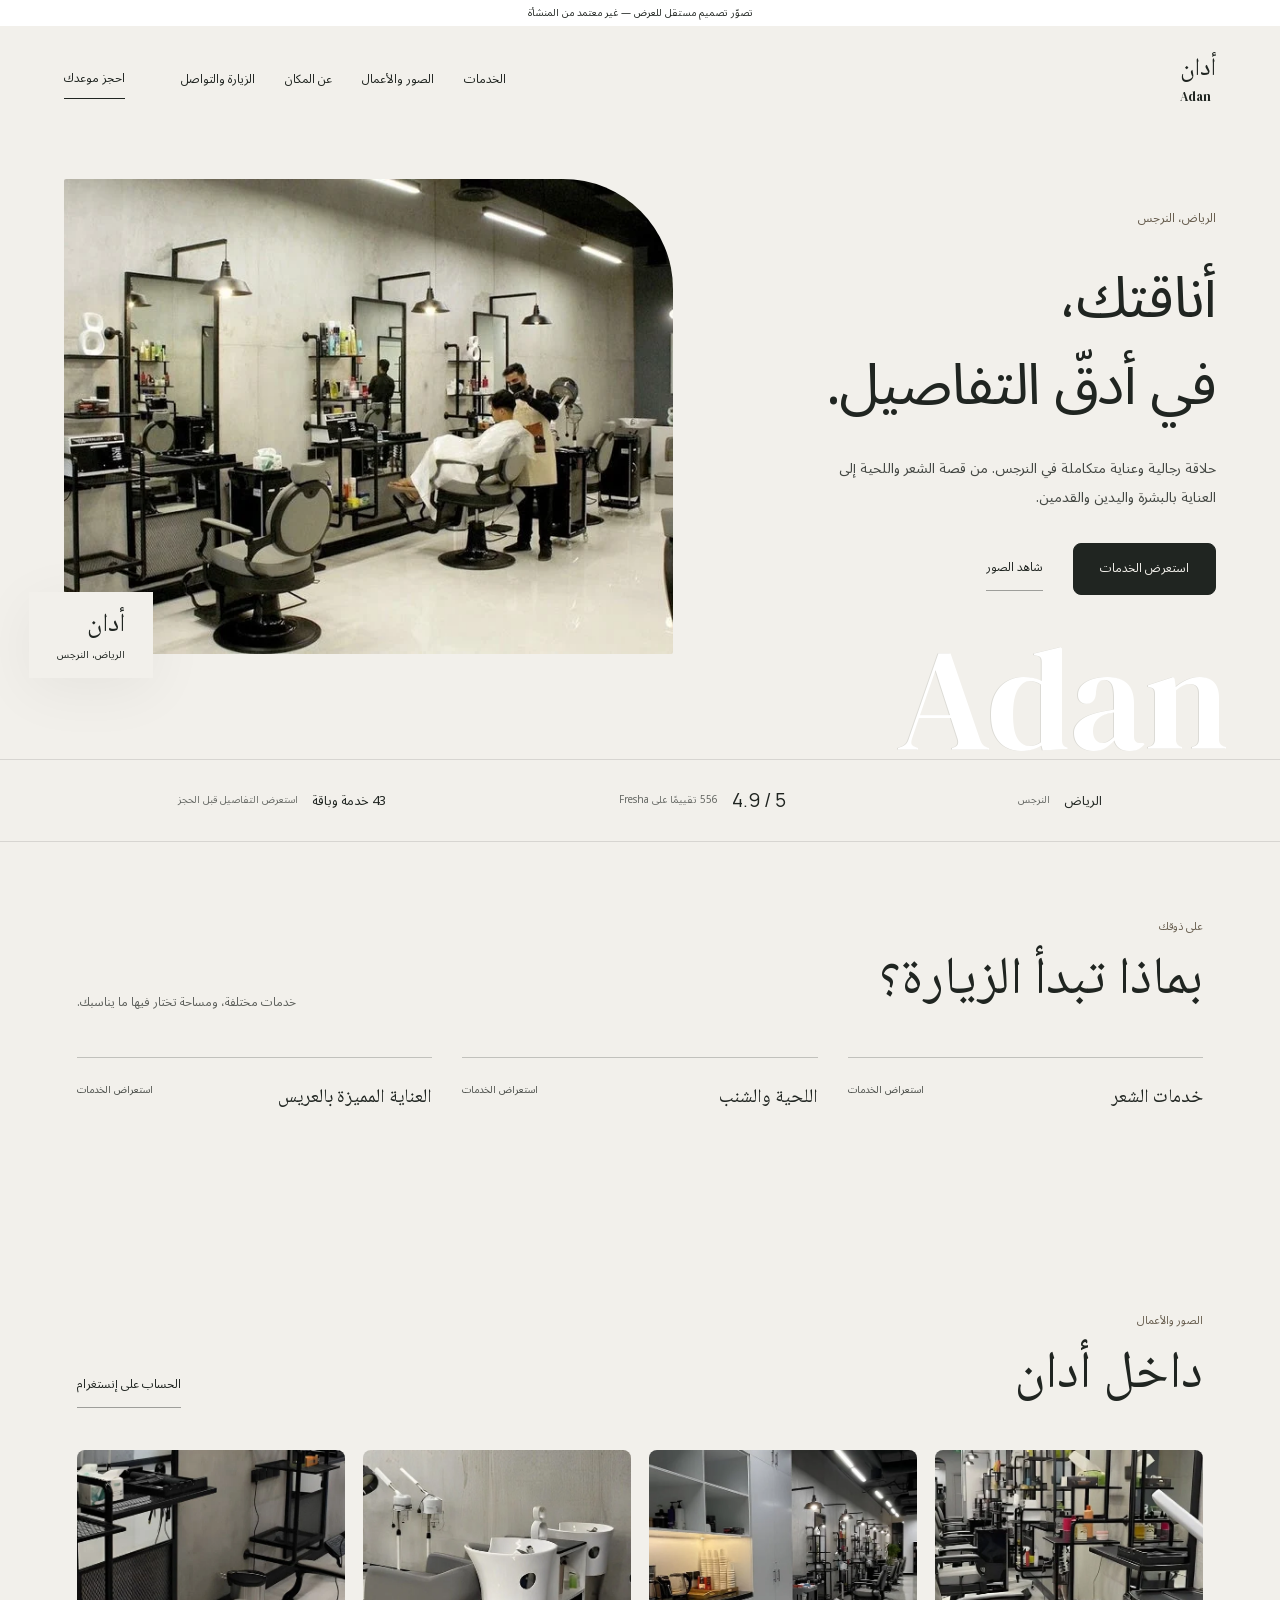
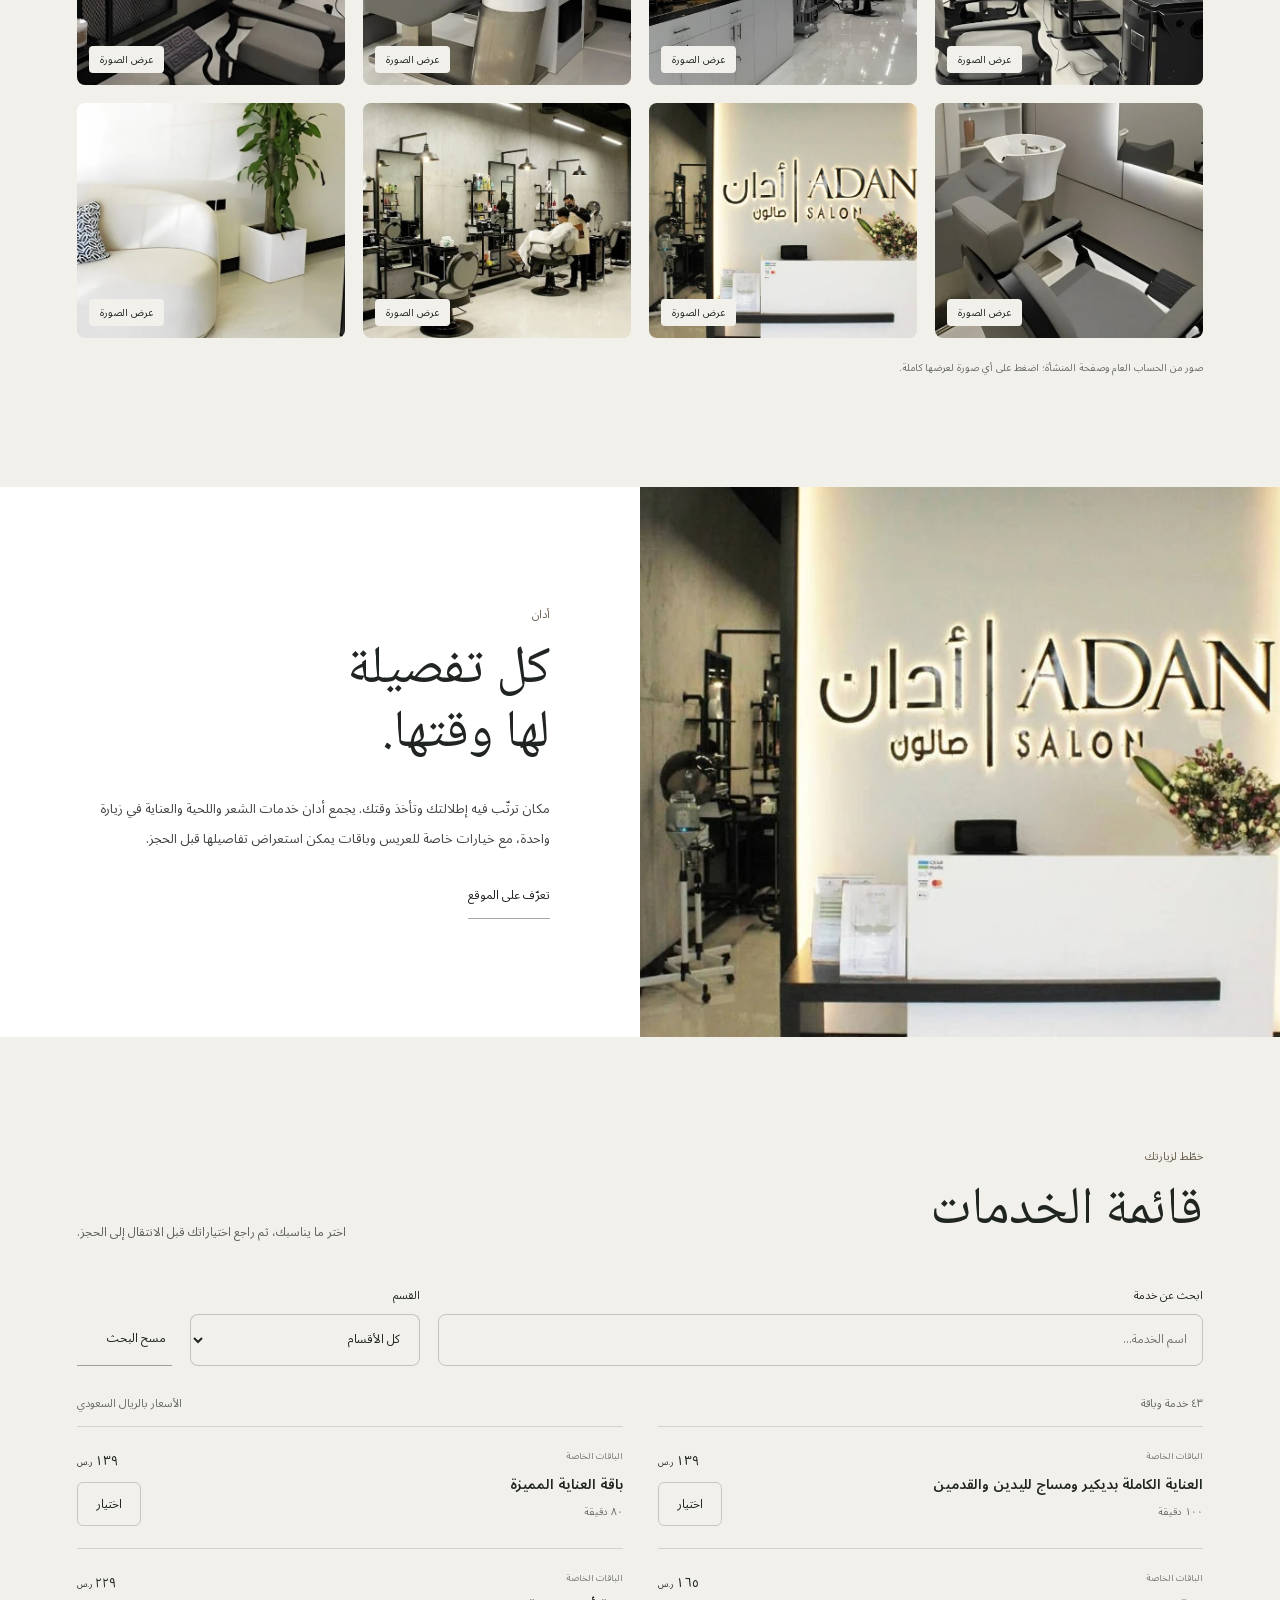
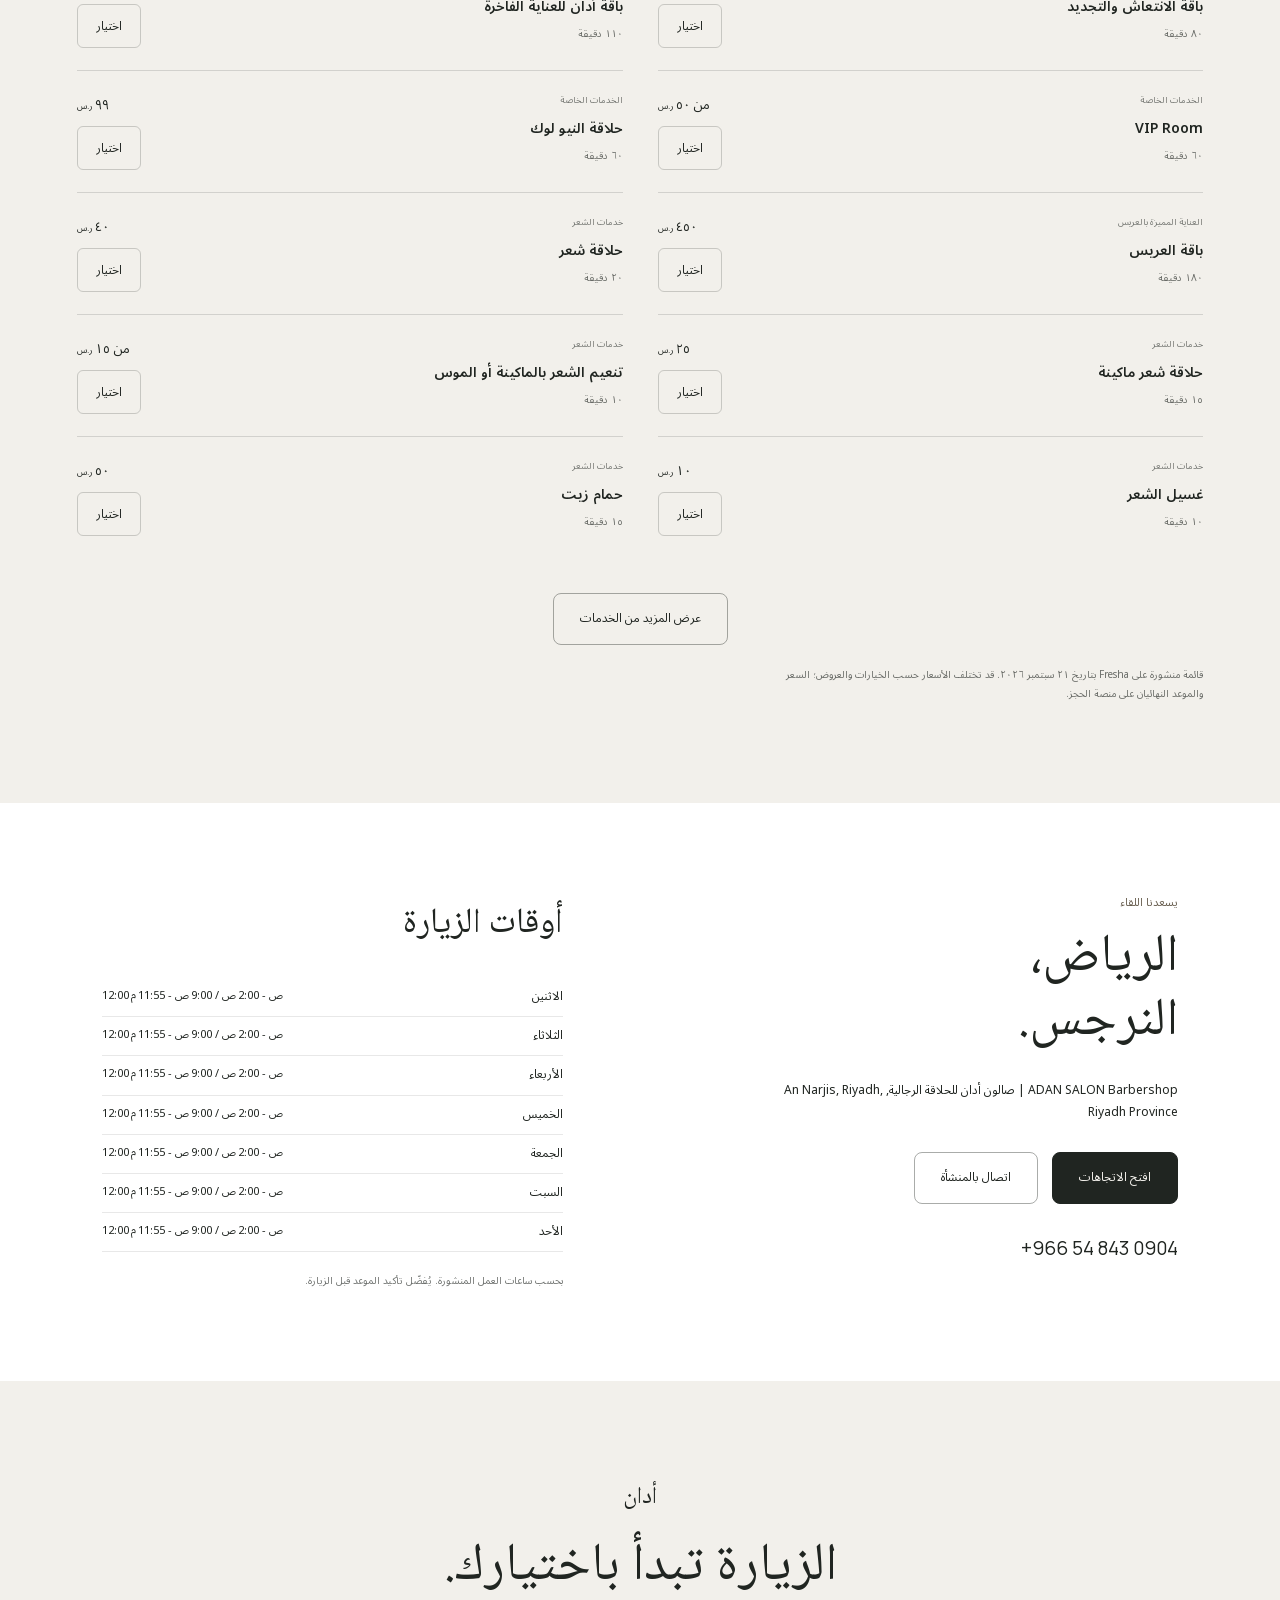
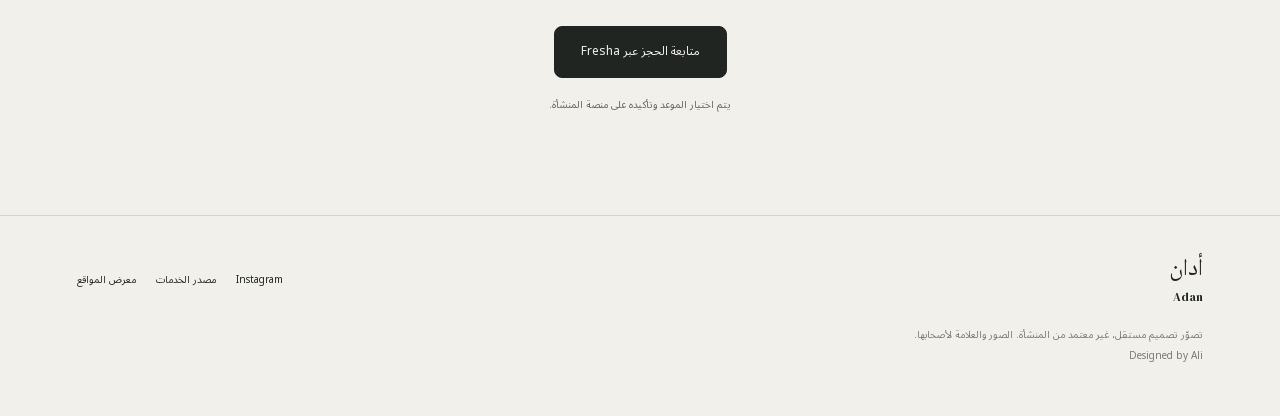
==== commit b7afea38: "Replace decorative symbols and arrows with clean text controls" ====
--- a/adan-salon/index.html
+++ b/adan-salon/index.html
@@ -1,18 +1,18 @@
-<!doctype html><html lang="ar" dir="rtl"><head><meta charset="utf-8"><meta name="viewport" content="width=device-width,initial-scale=1"><meta name="robots" content="noindex,nofollow"><title>أدان | الرياض — تصوّر تصميم</title><meta name="description" content="حلاقة رجالية وعناية متكاملة في النرجس. من قصة الشعر واللحية إلى العناية بالبشرة واليدين والقدمين."><meta name="theme-color" content="#f2f0eb"><meta property="og:title" content="أدان — تصوّر موقع مستقل"><meta property="og:description" content="حلاقة رجالية وعناية متكاملة في النرجس. من قصة الشعر واللحية إلى العناية بالبشرة واليدين والقدمين."><meta property="og:image" content="https://az212z.github.io/saudi-local-premium-09/adan-salon/assets/06.webp"><link rel="icon" href="favicon.svg" type="image/svg+xml"><link rel="stylesheet" href="../shared/fonts.css"><link rel="stylesheet" href="../shared/style.css"><script src="../shared/app.js" defer></script></head>
+<!doctype html><html lang="ar" dir="rtl"><head><meta charset="utf-8"><meta name="viewport" content="width=device-width,initial-scale=1"><meta name="robots" content="noindex,nofollow"><title>أدان | الرياض — تصوّر تصميم</title><meta name="description" content="حلاقة رجالية وعناية متكاملة في النرجس. من قصة الشعر واللحية إلى العناية بالبشرة واليدين والقدمين."><meta name="theme-color" content="#f2f0eb"><meta property="og:title" content="أدان — تصوّر موقع مستقل"><meta property="og:description" content="حلاقة رجالية وعناية متكاملة في النرجس. من قصة الشعر واللحية إلى العناية بالبشرة واليدين والقدمين."><meta property="og:image" content="https://az212z.github.io/saudi-local-premium-09/adan-salon/assets/06.webp"><link rel="icon" href="favicon.svg" type="image/svg+xml"><link rel="stylesheet" href="../shared/fonts.css"><link rel="stylesheet" href="../shared/style.css?v=2"><script src="../shared/app.js?v=2" defer></script></head>
 <body class="theme-stone layout-architect" style="--bg:#f2f0eb;--ink:#202521;--accent:#665c4d;--soft:#ffffff">
 <a class="skip" href="#main">انتقل إلى المحتوى</a><div class="preview-note">تصوّر تصميم مستقل للعرض — غير معتمد من المنشأة</div>
 <header class="site-header"><a href="./" class="brand"><span>أدان<small lang="en" dir="ltr">Adan</small></span></a><nav aria-label="القائمة الرئيسية"><a href="#services">الخدمات</a><a href="#work">الصور والأعمال</a><a href="#story">عن المكان</a><a href="#visit">الزيارة والتواصل</a></nav><a class="header-book" href="#services">احجز موعدك</a><button class="menu-toggle" aria-label="فتح القائمة" aria-controls="mobile-menu" aria-expanded="false"><span></span><span></span></button></header>
-<main id="main"><section class="hero"><div class="hero-copy"><p class="place">الرياض، النرجس</p><h1>أناقتك،<br>في أدقّ التفاصيل.</h1><p class="intro">حلاقة رجالية وعناية متكاملة في النرجس. من قصة الشعر واللحية إلى العناية بالبشرة واليدين والقدمين.</p><div class="hero-actions"><a class="button primary" href="#services">استعرض الخدمات <span aria-hidden="true">↙</span></a><a class="text-link" href="#work">شاهد الصور <span aria-hidden="true">↗</span></a></div></div><div class="hero-visual"><div class="photo-frame"><img class="hero-photo" src="assets/06.webp" alt="أدان — من الصور المنشورة" width="909" height="515" fetchpriority="high" loading="eager" decoding="async"></div><div class="hero-note">أدان<small>الرياض، النرجس</small></div></div><div class="architect-word" lang="en" aria-hidden="true">Adan</div></section>
+<main id="main"><section class="hero"><div class="hero-copy"><p class="place">الرياض، النرجس</p><h1>أناقتك،<br>في أدقّ التفاصيل.</h1><p class="intro">حلاقة رجالية وعناية متكاملة في النرجس. من قصة الشعر واللحية إلى العناية بالبشرة واليدين والقدمين.</p><div class="hero-actions"><a class="button primary" href="#services">استعرض الخدمات</a><a class="text-link" href="#work">شاهد الصور</a></div></div><div class="hero-visual"><div class="photo-frame"><img class="hero-photo" src="assets/06.webp" alt="أدان — من الصور المنشورة" width="909" height="515" fetchpriority="high" loading="eager" decoding="async"></div><div class="hero-note">أدان<small>الرياض، النرجس</small></div></div><div class="architect-word" lang="en" aria-hidden="true">Adan</div></section>
 <div class="trust-band"><p>الرياض <span>النرجس</span></p><a href="https://www.fresha.com/a/adan-salon-slwn-dn-riyadh-adan-salon-barbershop-slwn-dn-llhlq-lrjly-zunlcgvm" target="_blank" rel="noopener noreferrer"><b dir="ltr">4.9 / 5</b><span>556 تقييمًا على Fresha</span></a><p>43 خدمة وباقة<span>استعرض التفاصيل قبل الحجز</span></p></div>
-<section class="section featured"><div class="section-heading"><div><p class="section-label">على ذوقك</p><h2>بماذا تبدأ الزيارة؟</h2></div><p>خدمات مختلفة، ومساحة تختار فيها ما يناسبك.</p></div><div class="featured-cats"><a class="feature-cat" href="#services" data-category-pick="خدمات الشعر"><h3>خدمات الشعر</h3><span>استعراض الخدمات <span aria-hidden="true">↗</span></span></a><a class="feature-cat" href="#services" data-category-pick="اللحية والشنب"><h3>اللحية والشنب</h3><span>استعراض الخدمات <span aria-hidden="true">↗</span></span></a><a class="feature-cat" href="#services" data-category-pick="العناية المميزة بالعريس"><h3>العناية المميزة بالعريس</h3><span>استعراض الخدمات <span aria-hidden="true">↗</span></span></a></div></section>
-<section id="work" class="section work"><div class="section-heading"><div><p class="section-label">الصور والأعمال</p><h2>داخل أدان</h2></div><a class="text-link" href="https://www.instagram.com/adan.salon/" target="_blank" rel="noopener noreferrer">الحساب على إنستغرام <span aria-hidden="true">↗</span></a></div><div class="gallery"><button class="gallery-item" data-image="0" aria-label="تكبير الصورة 1 من أدان"><img class="" src="assets/00.webp" alt="أدان — صورة منشورة 1" width="909" height="515" loading="lazy" decoding="async"><span class="zoom" aria-hidden="true">+</span></button><button class="gallery-item" data-image="1" aria-label="تكبير الصورة 2 من أدان"><img class="" src="assets/01.webp" alt="أدان — صورة منشورة 2" width="909" height="515" loading="lazy" decoding="async"><span class="zoom" aria-hidden="true">+</span></button><button class="gallery-item" data-image="2" aria-label="تكبير الصورة 3 من أدان"><img class="" src="assets/02.webp" alt="أدان — صورة منشورة 3" width="909" height="515" loading="lazy" decoding="async"><span class="zoom" aria-hidden="true">+</span></button><button class="gallery-item" data-image="3" aria-label="تكبير الصورة 4 من أدان"><img class="" src="assets/03.webp" alt="أدان — صورة منشورة 4" width="909" height="515" loading="lazy" decoding="async"><span class="zoom" aria-hidden="true">+</span></button><button class="gallery-item" data-image="4" aria-label="تكبير الصورة 5 من أدان"><img class="" src="assets/04.webp" alt="أدان — صورة منشورة 5" width="909" height="515" loading="lazy" decoding="async"><span class="zoom" aria-hidden="true">+</span></button><button class="gallery-item" data-image="5" aria-label="تكبير الصورة 6 من أدان"><img class="" src="assets/05.webp" alt="أدان — صورة منشورة 6" width="909" height="515" loading="lazy" decoding="async"><span class="zoom" aria-hidden="true">+</span></button><button class="gallery-item" data-image="6" aria-label="تكبير الصورة 7 من أدان"><img class="" src="assets/06.webp" alt="أدان — صورة منشورة 7" width="909" height="515" loading="lazy" decoding="async"><span class="zoom" aria-hidden="true">+</span></button><button class="gallery-item" data-image="7" aria-label="تكبير الصورة 8 من أدان"><img class="" src="assets/07.webp" alt="أدان — صورة منشورة 8" width="909" height="515" loading="lazy" decoding="async"><span class="zoom" aria-hidden="true">+</span></button></div><p class="source-note">صور من الحساب العام وصفحة المنشأة؛ اضغط على أي صورة لعرضها كاملة.</p></section>
-<section id="story" class="story-section"><div class="story-photo"><img class="" src="assets/05.webp" alt="أدان — أجواء وتفاصيل" width="909" height="515" loading="lazy" decoding="async"></div><div class="story-copy"><p class="section-label">أدان</p><h2>كل تفصيلة<br>لها وقتها.</h2><p>مكان ترتّب فيه إطلالتك وتأخذ وقتك. يجمع أدان خدمات الشعر واللحية والعناية في زيارة واحدة، مع خيارات خاصة للعريس وباقات يمكن استعراض تفاصيلها قبل الحجز.</p><a class="text-link" href="#visit">تعرّف على الموقع <span aria-hidden="true">↙</span></a></div></section>
-<section id="services" class="section services-section"><div class="section-heading"><div><p class="section-label">خطّط لزيارتك</p><h2>قائمة الخدمات</h2></div><p>اختر ما يناسبك، ثم راجع اختياراتك قبل الانتقال إلى الحجز.</p></div><div class="catalog-toolbar"><div class="search-box"><label for="search">ابحث عن خدمة</label><input id="search" type="search" name="q" placeholder="اسم الخدمة…" autocomplete="off"><span aria-hidden="true">⌕</span></div><label class="category-select-label">القسم<select id="category" name="category"><option value="">كل الأقسام</option><option value="الباقات الخاصة">الباقات الخاصة</option><option value="الخدمات الخاصة">الخدمات الخاصة</option><option value="العناية المميزة بالعريس">العناية المميزة بالعريس</option><option value="خدمات الشعر">خدمات الشعر</option><option value="اللحية والشنب">اللحية والشنب</option><option value="تلوين الشعر">تلوين الشعر</option><option value="علاج الشعر">علاج الشعر</option><option value="خدمات العناية بالبشرة">خدمات العناية بالبشرة</option><option value="العناية باليدين والقدمين والأظافر">العناية باليدين والقدمين والأظافر</option></select></label><button class="clear-filters text-link" type="button">مسح البحث</button></div><div class="catalog-meta"><p id="result-count" aria-live="polite"></p><p>الأسعار بالريال السعودي</p></div><div id="service-list" class="service-list"></div><div class="load-more-wrap"><button id="load-more" class="button outline" type="button">عرض المزيد من الخدمات</button></div><p class="source-note">قائمة منشورة على Fresha بتاريخ ٢١ سبتمبر ٢٠٢٦. قد تختلف الأسعار حسب الخيارات والعروض؛ السعر والموعد النهائيان على منصة الحجز.</p><noscript><p>لعرض الخدمات والأسعار، افتح <a href="https://www.fresha.com/a/adan-salon-slwn-dn-riyadh-adan-salon-barbershop-slwn-dn-llhlq-lrjly-zunlcgvm">قائمة المنشأة على Fresha</a>.</p></noscript></section>
-<section id="visit" class="visit-section"><div class="visit-info"><p class="section-label">يسعدنا اللقاء</p><h2>الرياض،<br>النرجس.</h2><p>ADAN SALON Barbershop | صالون أدان للحلاقة الرجالية, An Narjis, Riyadh, Riyadh Province</p><div class="visit-actions"><a class="button primary" href="https://www.google.com/maps/search/?api=1&amp;query=ADAN%20SALON%20Barbershop%20%7C%20%D8%B5%D8%A7%D9%84%D9%88%D9%86%20%D8%A3%D8%AF%D8%A7%D9%86%20%D9%84%D9%84%D8%AD%D9%84%D8%A7%D9%82%D8%A9%20%D8%A7%D9%84%D8%B1%D8%AC%D8%A7%D9%84%D9%8A%D8%A9%2C%20Riyadh%2C%20Riyadh%20Province" target="_blank" rel="noopener noreferrer">افتح الاتجاهات <span aria-hidden="true">↗</span></a><a class="button outline" href="tel:+966548430904">اتصال بالمنشأة</a></div><a class="phone-number" dir="ltr" href="tel:+966548430904">+966 54 843 0904</a></div><div class="hours"><h3>أوقات الزيارة</h3><dl><div><dt>الاثنين</dt><dd dir="ltr">12:00 ص - 2:00 ص / 9:00 ص - 11:55 م</dd></div><div><dt>الثلاثاء</dt><dd dir="ltr">12:00 ص - 2:00 ص / 9:00 ص - 11:55 م</dd></div><div><dt>الأربعاء</dt><dd dir="ltr">12:00 ص - 2:00 ص / 9:00 ص - 11:55 م</dd></div><div><dt>الخميس</dt><dd dir="ltr">12:00 ص - 2:00 ص / 9:00 ص - 11:55 م</dd></div><div><dt>الجمعة</dt><dd dir="ltr">12:00 ص - 2:00 ص / 9:00 ص - 11:55 م</dd></div><div><dt>السبت</dt><dd dir="ltr">12:00 ص - 2:00 ص / 9:00 ص - 11:55 م</dd></div><div><dt>الأحد</dt><dd dir="ltr">12:00 ص - 2:00 ص / 9:00 ص - 11:55 م</dd></div></dl><small>بحسب ساعات العمل المنشورة. يُفضّل تأكيد الموعد قبل الزيارة.</small></div></section>
-<section class="closing"><p>أدان</p><h2>الزيارة تبدأ باختيارك.</h2><a class="button primary" href="https://www.fresha.com/a/adan-salon-slwn-dn-riyadh-adan-salon-barbershop-slwn-dn-llhlq-lrjly-zunlcgvm/all-offer?menu=true" target="_blank" rel="noopener noreferrer">متابعة الحجز عبر Fresha <span aria-hidden="true">↗</span></a><small>يتم اختيار الموعد وتأكيده على منصة المنشأة.</small></section></main>
+<section class="section featured"><div class="section-heading"><div><p class="section-label">على ذوقك</p><h2>بماذا تبدأ الزيارة؟</h2></div><p>خدمات مختلفة، ومساحة تختار فيها ما يناسبك.</p></div><div class="featured-cats"><a class="feature-cat" href="#services" data-category-pick="خدمات الشعر"><h3>خدمات الشعر</h3><span>استعراض الخدمات</span></a><a class="feature-cat" href="#services" data-category-pick="اللحية والشنب"><h3>اللحية والشنب</h3><span>استعراض الخدمات</span></a><a class="feature-cat" href="#services" data-category-pick="العناية المميزة بالعريس"><h3>العناية المميزة بالعريس</h3><span>استعراض الخدمات</span></a></div></section>
+<section id="work" class="section work"><div class="section-heading"><div><p class="section-label">الصور والأعمال</p><h2>داخل أدان</h2></div><a class="text-link" href="https://www.instagram.com/adan.salon/" target="_blank" rel="noopener noreferrer">الحساب على إنستغرام</a></div><div class="gallery"><button class="gallery-item" data-image="0" aria-label="تكبير الصورة 1 من أدان"><img class="" src="assets/00.webp" alt="أدان — صورة منشورة 1" width="909" height="515" loading="lazy" decoding="async"><span class="zoom" aria-hidden="true">عرض الصورة</span></button><button class="gallery-item" data-image="1" aria-label="تكبير الصورة 2 من أدان"><img class="" src="assets/01.webp" alt="أدان — صورة منشورة 2" width="909" height="515" loading="lazy" decoding="async"><span class="zoom" aria-hidden="true">عرض الصورة</span></button><button class="gallery-item" data-image="2" aria-label="تكبير الصورة 3 من أدان"><img class="" src="assets/02.webp" alt="أدان — صورة منشورة 3" width="909" height="515" loading="lazy" decoding="async"><span class="zoom" aria-hidden="true">عرض الصورة</span></button><button class="gallery-item" data-image="3" aria-label="تكبير الصورة 4 من أدان"><img class="" src="assets/03.webp" alt="أدان — صورة منشورة 4" width="909" height="515" loading="lazy" decoding="async"><span class="zoom" aria-hidden="true">عرض الصورة</span></button><button class="gallery-item" data-image="4" aria-label="تكبير الصورة 5 من أدان"><img class="" src="assets/04.webp" alt="أدان — صورة منشورة 5" width="909" height="515" loading="lazy" decoding="async"><span class="zoom" aria-hidden="true">عرض الصورة</span></button><button class="gallery-item" data-image="5" aria-label="تكبير الصورة 6 من أدان"><img class="" src="assets/05.webp" alt="أدان — صورة منشورة 6" width="909" height="515" loading="lazy" decoding="async"><span class="zoom" aria-hidden="true">عرض الصورة</span></button><button class="gallery-item" data-image="6" aria-label="تكبير الصورة 7 من أدان"><img class="" src="assets/06.webp" alt="أدان — صورة منشورة 7" width="909" height="515" loading="lazy" decoding="async"><span class="zoom" aria-hidden="true">عرض الصورة</span></button><button class="gallery-item" data-image="7" aria-label="تكبير الصورة 8 من أدان"><img class="" src="assets/07.webp" alt="أدان — صورة منشورة 8" width="909" height="515" loading="lazy" decoding="async"><span class="zoom" aria-hidden="true">عرض الصورة</span></button></div><p class="source-note">صور من الحساب العام وصفحة المنشأة؛ اضغط على أي صورة لعرضها كاملة.</p></section>
+<section id="story" class="story-section"><div class="story-photo"><img class="" src="assets/05.webp" alt="أدان — أجواء وتفاصيل" width="909" height="515" loading="lazy" decoding="async"></div><div class="story-copy"><p class="section-label">أدان</p><h2>كل تفصيلة<br>لها وقتها.</h2><p>مكان ترتّب فيه إطلالتك وتأخذ وقتك. يجمع أدان خدمات الشعر واللحية والعناية في زيارة واحدة، مع خيارات خاصة للعريس وباقات يمكن استعراض تفاصيلها قبل الحجز.</p><a class="text-link" href="#visit">تعرّف على الموقع</a></div></section>
+<section id="services" class="section services-section"><div class="section-heading"><div><p class="section-label">خطّط لزيارتك</p><h2>قائمة الخدمات</h2></div><p>اختر ما يناسبك، ثم راجع اختياراتك قبل الانتقال إلى الحجز.</p></div><div class="catalog-toolbar"><div class="search-box"><label for="search">ابحث عن خدمة</label><input id="search" type="search" name="q" placeholder="اسم الخدمة…" autocomplete="off"></div><label class="category-select-label">القسم<select id="category" name="category"><option value="">كل الأقسام</option><option value="الباقات الخاصة">الباقات الخاصة</option><option value="الخدمات الخاصة">الخدمات الخاصة</option><option value="العناية المميزة بالعريس">العناية المميزة بالعريس</option><option value="خدمات الشعر">خدمات الشعر</option><option value="اللحية والشنب">اللحية والشنب</option><option value="تلوين الشعر">تلوين الشعر</option><option value="علاج الشعر">علاج الشعر</option><option value="خدمات العناية بالبشرة">خدمات العناية بالبشرة</option><option value="العناية باليدين والقدمين والأظافر">العناية باليدين والقدمين والأظافر</option></select></label><button class="clear-filters text-link" type="button">مسح البحث</button></div><div class="catalog-meta"><p id="result-count" aria-live="polite"></p><p>الأسعار بالريال السعودي</p></div><div id="service-list" class="service-list"></div><div class="load-more-wrap"><button id="load-more" class="button outline" type="button">عرض المزيد من الخدمات</button></div><p class="source-note">قائمة منشورة على Fresha بتاريخ ٢١ سبتمبر ٢٠٢٦. قد تختلف الأسعار حسب الخيارات والعروض؛ السعر والموعد النهائيان على منصة الحجز.</p><noscript><p>لعرض الخدمات والأسعار، افتح <a href="https://www.fresha.com/a/adan-salon-slwn-dn-riyadh-adan-salon-barbershop-slwn-dn-llhlq-lrjly-zunlcgvm">قائمة المنشأة على Fresha</a>.</p></noscript></section>
+<section id="visit" class="visit-section"><div class="visit-info"><p class="section-label">يسعدنا اللقاء</p><h2>الرياض،<br>النرجس.</h2><p>ADAN SALON Barbershop | صالون أدان للحلاقة الرجالية, An Narjis, Riyadh, Riyadh Province</p><div class="visit-actions"><a class="button primary" href="https://www.google.com/maps/search/?api=1&amp;query=ADAN%20SALON%20Barbershop%20%7C%20%D8%B5%D8%A7%D9%84%D9%88%D9%86%20%D8%A3%D8%AF%D8%A7%D9%86%20%D9%84%D9%84%D8%AD%D9%84%D8%A7%D9%82%D8%A9%20%D8%A7%D9%84%D8%B1%D8%AC%D8%A7%D9%84%D9%8A%D8%A9%2C%20Riyadh%2C%20Riyadh%20Province" target="_blank" rel="noopener noreferrer">افتح الاتجاهات</a><a class="button outline" href="tel:+966548430904">اتصال بالمنشأة</a></div><a class="phone-number" dir="ltr" href="tel:+966548430904">+966 54 843 0904</a></div><div class="hours"><h3>أوقات الزيارة</h3><dl><div><dt>الاثنين</dt><dd dir="ltr">12:00 ص - 2:00 ص / 9:00 ص - 11:55 م</dd></div><div><dt>الثلاثاء</dt><dd dir="ltr">12:00 ص - 2:00 ص / 9:00 ص - 11:55 م</dd></div><div><dt>الأربعاء</dt><dd dir="ltr">12:00 ص - 2:00 ص / 9:00 ص - 11:55 م</dd></div><div><dt>الخميس</dt><dd dir="ltr">12:00 ص - 2:00 ص / 9:00 ص - 11:55 م</dd></div><div><dt>الجمعة</dt><dd dir="ltr">12:00 ص - 2:00 ص / 9:00 ص - 11:55 م</dd></div><div><dt>السبت</dt><dd dir="ltr">12:00 ص - 2:00 ص / 9:00 ص - 11:55 م</dd></div><div><dt>الأحد</dt><dd dir="ltr">12:00 ص - 2:00 ص / 9:00 ص - 11:55 م</dd></div></dl><small>بحسب ساعات العمل المنشورة. يُفضّل تأكيد الموعد قبل الزيارة.</small></div></section>
+<section class="closing"><p>أدان</p><h2>الزيارة تبدأ باختيارك.</h2><a class="button primary" href="https://www.fresha.com/a/adan-salon-slwn-dn-riyadh-adan-salon-barbershop-slwn-dn-llhlq-lrjly-zunlcgvm/all-offer?menu=true" target="_blank" rel="noopener noreferrer">متابعة الحجز عبر Fresha</a><small>يتم اختيار الموعد وتأكيده على منصة المنشأة.</small></section></main>
 <footer><div class="footer-brand">أدان<small lang="en">Adan</small></div><div><a href="https://www.instagram.com/adan.salon/" target="_blank" rel="noopener noreferrer">Instagram</a><a href="https://www.fresha.com/a/adan-salon-slwn-dn-riyadh-adan-salon-barbershop-slwn-dn-llhlq-lrjly-zunlcgvm" target="_blank" rel="noopener noreferrer">مصدر الخدمات</a><a href="../">معرض المواقع</a></div><p>تصوّر تصميم مستقل، غير معتمد من المنشأة. الصور والعلامة لأصحابها.</p><small lang="en">Designed by Ali</small></footer>
-<button class="selection-bar" id="selection-open" hidden aria-haspopup="dialog"><span>اختيارات الزيارة <b id="selection-count">0</b></span><span id="selection-total"></span><span>مراجعة الاختيارات <span aria-hidden="true">←</span></span></button>
-<dialog id="mobile-menu" class="mobile-menu" aria-label="قائمة التنقل"><button class="close-dialog" aria-label="إغلاق القائمة">×</button><p>أدان</p><nav><a href="#services">الخدمات</a><a href="#work">الصور والأعمال</a><a href="#story">عن المكان</a><a href="#visit">الزيارة والتواصل</a></nav></dialog>
-<dialog id="gallery-dialog" class="gallery-dialog" aria-label="معرض الصور"><button class="close-dialog" aria-label="إغلاق الصور">×</button><img id="gallery-full" src="assets/00.webp" alt="صورة كاملة من أدان" width="1200" height="900"><div><button id="gallery-prev" aria-label="الصورة السابقة">→</button><span id="gallery-count"></span><button id="gallery-next" aria-label="الصورة التالية">←</button></div></dialog>
-<dialog id="service-dialog" class="service-dialog" aria-label="تفاصيل الخدمة"><button class="close-dialog" aria-label="إغلاق تفاصيل الخدمة">×</button><div id="service-details"></div></dialog>
-<dialog id="selection-dialog" class="selection-dialog" aria-label="اختيارات الزيارة"><button class="close-dialog" aria-label="إغلاق الاختيارات">×</button><p class="section-label">خطّط لزيارتك</p><h2>اختياراتك</h2><div id="selected-list"></div><div class="selection-summary"></div><p class="selection-explain">هذه قائمة للتخطيط فقط. انسخها للاحتفاظ باختياراتك، ثم اختر الخدمات والموعد على Fresha لتأكيد الحجز.</p><div class="selection-actions"><button class="button outline" id="copy-selection">نسخ الاختيارات</button><a class="button primary" href="https://www.fresha.com/a/adan-salon-slwn-dn-riyadh-adan-salon-barbershop-slwn-dn-llhlq-lrjly-zunlcgvm/all-offer?menu=true" target="_blank" rel="noopener noreferrer">متابعة الحجز عبر Fresha <span aria-hidden="true">↗</span></a></div><p id="copy-status" aria-live="polite"></p></dialog><div class="toast" role="status" aria-live="polite"></div><script type="application/json" id="site-data">{"name": "أدان", "services": [{"id": "p:1608913", "name": "العناية الكاملة بديكير ومساج لليدين والقدمين", "original": "Hand & foot pedicure with relaxing massage |  العناية الكاملة بديكير ومساج لليدين والقدمين", "category": "الباقات الخاصة", "price": 139, "starts": false, "minutes": 100, "maxMinutes": 100, "variants": []}, {"id": "p:1584822", "name": "باقة العناية المميزة", "original": "Featured Care Package | باقة العناية المميزة", "category": "الباقات الخاصة", "price": 139, "starts": false, "minutes": 80, "maxMinutes": 80, "variants": []}, {"id": "p:1585237", "name": "باقة الانتعاش والتجديد", "original": "The Freshness and Renewal Package | باقة الانتعاش والتجديد", "category": "الباقات الخاصة", "price": 165, "starts": false, "minutes": 80, "maxMinutes": 80, "variants": []}, {"id": "p:1585247", "name": "باقة أدان للعناية الفاخرة", "original": "Adan Luxury Care Package | باقة أدان للعناية الفاخرة", "category": "الباقات الخاصة", "price": 229, "starts": false, "minutes": 110, "maxMinutes": 110, "variants": []}, {"id": "s:20798806", "name": "VIP Room", "original": "VIP Room", "category": "الخدمات الخاصة", "price": 50, "starts": true, "minutes": 60, "maxMinutes": 60, "variants": [{"name": "VIP Room", "price": "SAR 50", "duration": "1 hr"}]}, {"id": "s:19255006", "name": "حلاقة النيو لوك", "original": "New Look Haircut | حلاقة النيو لوك", "category": "الخدمات الخاصة", "price": 99, "starts": false, "minutes": 60, "maxMinutes": 60, "variants": [{"name": "حلاقة النيو لوك", "price": "SAR 99", "duration": "1 hr"}]}, {"id": "p:1586968", "name": "باقة العريس", "original": "The Groom Package |  باقة العريس", "category": "العناية المميزة بالعريس", "price": 450, "starts": false, "minutes": 180, "maxMinutes": 180, "variants": []}, {"id": "s:17893142", "name": "حلاقة شعر", "original": "Haircut | حلاقة شعر", "category": "خدمات الشعر", "price": 40, "starts": false, "minutes": 20, "maxMinutes": 20, "variants": [{"name": "حلاقة شعر", "price": "SAR 40", "duration": "20 min"}]}, {"id": "s:17893184", "name": "حلاقة شعر ماكينة", "original": "Haircut - Machine/Clippers (Buzz cut) | حلاقة شعر ماكينة", "category": "خدمات الشعر", "price": 25, "starts": false, "minutes": 15, "maxMinutes": 15, "variants": [{"name": "حلاقة شعر ماكينة", "price": "SAR 25", "duration": "15 min"}]}, {"id": "s:21422352", "name": "تنعيم الشعر بالماكينة أو الموس", "original": "تنعيم الشعر بالماكينة أو الموس | Hair trimming with a machine or razor blade", "category": "خدمات الشعر", "price": 15, "starts": true, "minutes": 10, "maxMinutes": 10, "variants": [{"name": "تنعيم الشعر بالماكينة أو الموس", "price": "SAR 15", "duration": "10 min"}]}, {"id": "s:17893167", "name": "غسيل الشعر", "original": "Hair wash/Shampoo | غسيل الشعر", "category": "خدمات الشعر", "price": 10, "starts": false, "minutes": 10, "maxMinutes": 10, "variants": [{"name": "غسيل الشعر", "price": "SAR 10", "duration": "10 min"}]}, {"id": "s:17893666", "name": "حمام زيت", "original": "Oil bath/Hot oil treatment | حمام زيت", "category": "خدمات الشعر", "price": 50, "starts": false, "minutes": 15, "maxMinutes": 15, "variants": [{"name": "حمام زيت", "price": "SAR 50", "duration": "15 min"}]}, {"id": "s:17893622", "name": "حمام كريم", "original": "Cream bath/Hair mask treatment | حمام كريم", "category": "خدمات الشعر", "price": 30, "starts": false, "minutes": 10, "maxMinutes": 10, "variants": [{"name": "حمام كريم", "price": "SAR 30", "duration": "10 min"}]}, {"id": "s:17893213", "name": "سيشوار", "original": "Blow-dry/Hair dryer | سيشوار", "category": "خدمات الشعر", "price": 30, "starts": false, "minutes": 10, "maxMinutes": 10, "variants": [{"name": "سيشوار", "price": "SAR 30", "duration": "10 min"}]}, {"id": "s:17893237", "name": "ملء الفراغ", "original": "Hair filler (to cover bald spots) | ملء الفراغ", "category": "خدمات الشعر", "price": 20, "starts": true, "minutes": 10, "maxMinutes": 10, "variants": [{"name": "ملء الفراغ", "price": "SAR 20", "duration": "10 min"}]}, {"id": "s:17893228", "name": "فرد الشعر", "original": "Hair straightening | فرد الشعر", "category": "خدمات الشعر", "price": 110, "starts": false, "minutes": 30, "maxMinutes": 30, "variants": [{"name": "فرد الشعر", "price": "SAR 110", "duration": "30 min"}]}, {"id": "s:17893220", "name": "حلاقة شعر أطفال", "original": "Children's haircut | حلاقة شعر أطفال", "category": "خدمات الشعر", "price": 50, "starts": false, "minutes": 30, "maxMinutes": 30, "variants": [{"name": "حلاقة شعر أطفال", "price": "SAR 50", "duration": "30 min"}]}, {"id": "s:19216498", "name": "حلاقة شعر أطفال مع التلوين", "original": "Children's haircut with colring | حلاقة شعر أطفال مع التلوين", "category": "خدمات الشعر", "price": 60, "starts": true, "minutes": 35, "maxMinutes": 35, "variants": [{"name": "حلاقة شعر أطفال مع التلوين", "price": "SAR 60", "duration": "35 min"}]}, {"id": "s:17893271", "name": "حلاقة لحية", "original": "Beard shave | حلاقة لحية", "category": "اللحية والشنب", "price": 30, "starts": false, "minutes": 15, "maxMinutes": 15, "variants": [{"name": "حلاقة لحية", "price": "SAR 30", "duration": "15 min"}]}, {"id": "s:17893281", "name": "تحديد شنب", "original": "Mustache shaping/trimming | تحديد شنب", "category": "اللحية والشنب", "price": 15, "starts": false, "minutes": 10, "maxMinutes": 10, "variants": [{"name": "تحديد شنب", "price": "SAR 15", "duration": "10 min"}]}, {"id": "s:17893351", "name": "صبغة شعر", "original": "Hair dye | صبغة شعر", "category": "تلوين الشعر", "price": 55, "starts": false, "minutes": 20, "maxMinutes": 20, "variants": [{"name": "صبغة شعر", "price": "SAR 55", "duration": "20 min"}]}, {"id": "s:17893464", "name": "صبغة لحية", "original": "Beard dye | صبغة لحية", "category": "تلوين الشعر", "price": 45, "starts": false, "minutes": 15, "maxMinutes": 15, "variants": [{"name": "صبغة لحية", "price": "SAR 45", "duration": "15 min"}]}, {"id": "s:17893459", "name": "صبغة شنب", "original": "Mustache dye | صبغة شنب", "category": "تلوين الشعر", "price": 25, "starts": false, "minutes": 10, "maxMinutes": 10, "variants": [{"name": "صبغة شنب", "price": "SAR 25", "duration": "10 min"}]}, {"id": "s:17893359", "name": "صبغة قفل", "original": "Lock dye | صبغة قفل", "category": "تلوين الشعر", "price": 25, "starts": true, "minutes": 10, "maxMinutes": 10, "variants": [{"name": "صبغة قفل", "price": "SAR 25", "duration": "10 min"}]}, {"id": "s:17893293", "name": "لون شعر مؤقت", "original": "Temporary hair color | لون شعر مؤقت", "category": "تلوين الشعر", "price": 15, "starts": true, "minutes": 10, "maxMinutes": 10, "variants": [{"name": "لون شعر مؤقت", "price": "SAR 15", "duration": "10 min"}]}, {"id": "s:17893305", "name": "صبغة ألوان", "original": "Hair dye/Hair coloring (various colors) | صبغة ألوان", "category": "تلوين الشعر", "price": 60, "starts": true, "minutes": 30, "maxMinutes": 30, "variants": [{"name": "صبغة ألوان", "price": "SAR 60", "duration": "30 min"}]}, {"id": "s:19262467", "name": "خدمات صبغات الشعرالشاملة", "original": "Full Hair dye | خدمات صبغات الشعرالشاملة", "category": "تلوين الشعر", "price": 150, "starts": false, "minutes": 65, "maxMinutes": 65, "variants": [{"name": "خدمات صبغات الشعرالشاملة", "price": "SAR 150", "duration": "1 hr, 5 min"}]}, {"id": "s:17893557", "name": "بروتين", "original": "Protein treatment (for hair) | بروتين", "category": "علاج الشعر", "price": 200, "starts": true, "minutes": 60, "maxMinutes": 60, "variants": [{"name": "Short Hair", "price": "SAR 200", "duration": "1 hr"}, {"name": "Meduim Hair", "price": "SAR 250", "duration": "1 hr"}, {"name": "Long Hair", "price": "SAR 300", "duration": "1 hr"}]}, {"id": "s:17893547", "name": "أمبول معالجة قشرة الشعر", "original": "Anti-dandruff hair treatment ampoule | أمبول معالجة قشرة الشعر", "category": "علاج الشعر", "price": 30, "starts": false, "minutes": 10, "maxMinutes": 10, "variants": [{"name": "أمبول معالجة قشرة الشعر", "price": "SAR 30", "duration": "10 min"}]}, {"id": "s:22544707", "name": "قناع تحت العين", "original": "Under eys masks  | قناع تحت العين", "category": "خدمات العناية بالبشرة", "price": 10, "starts": false, "minutes": 5, "maxMinutes": 5, "variants": [{"name": "قناع تحت العين", "price": "SAR 10", "duration": "5 min"}]}, {"id": "s:17893672", "name": "تنظيف بشرة VIP", "original": "VIP facial cleansing | تنظيف بشرة VIP", "category": "خدمات العناية بالبشرة", "price": 265, "starts": false, "minutes": 30, "maxMinutes": 30, "variants": [{"name": "تنظيف بشرة VIP", "price": "SAR 265", "duration": "30 min"}]}, {"id": "s:17893609", "name": "سنفرة بخار", "original": "Steam scrub/exfoliation | سنفرة بخار", "category": "خدمات العناية بالبشرة", "price": 65, "starts": true, "minutes": 15, "maxMinutes": 15, "variants": [{"name": "سنفرة بخار", "price": "SAR 65", "duration": "15 min"}]}, {"id": "s:17893603", "name": "سنفرة عادية", "original": "Regular scrub/exfoliation | سنفرة عادية", "category": "خدمات العناية بالبشرة", "price": 30, "starts": true, "minutes": 10, "maxMinutes": 10, "variants": [{"name": "سنفرة عادية", "price": "SAR 30", "duration": "10 min"}]}, {"id": "s:17893682", "name": "إزالة شعر الأنف أو الأذن", "original": "Nose Or Ear hair removal | إزالة شعر الأنف أو الأذن", "category": "خدمات العناية بالبشرة", "price": 15, "starts": false, "minutes": 10, "maxMinutes": 10, "variants": [{"name": "إزالة شعر الأنف أو الأذن", "price": "SAR 15", "duration": "10 min"}]}, {"id": "s:17893591", "name": "لزقة أنف", "original": "Nose strips | لزقة أنف", "category": "خدمات العناية بالبشرة", "price": 10, "starts": false, "minutes": 5, "maxMinutes": 5, "variants": [{"name": "لزقة أنف", "price": "SAR 10", "duration": "5 min"}]}, {"id": "s:17893530", "name": "إزالة شعرالوجه بالشمع", "original": "Facial hair removal by waxing | إزالة شعرالوجه بالشمع", "category": "خدمات العناية بالبشرة", "price": 50, "starts": true, "minutes": 15, "maxMinutes": 15, "variants": [{"name": "إزالة شعرالوجه بالشمع", "price": "SAR 50", "duration": "15 min"}]}, {"id": "s:17893512", "name": "إزالة شعرالوجه بالفتلة", "original": "Facial hair removal by threading | إزالة شعرالوجه بالفتلة", "category": "خدمات العناية بالبشرة", "price": 20, "starts": true, "minutes": 10, "maxMinutes": 10, "variants": [{"name": "إزالة شعرالوجه بالفتلة", "price": "SAR 20", "duration": "10 min"}]}, {"id": "s:17893493", "name": "قناع مرطب للوجه", "original": "Moisturizing face mask | قناع مرطب للوجه", "category": "خدمات العناية بالبشرة", "price": 25, "starts": true, "minutes": 10, "maxMinutes": 10, "variants": [{"name": "قناع مرطب للوجه", "price": "SAR 25", "duration": "10 min"}]}, {"id": "s:17893484", "name": "قناع وجه معجون بالفحم", "original": "Charcoal face mask | قناع وجه معجون بالفحم", "category": "خدمات العناية بالبشرة", "price": 25, "starts": true, "minutes": 15, "maxMinutes": 15, "variants": [{"name": "قناع وجه معجون بالفحم", "price": "SAR 25", "duration": "15 min"}]}, {"id": "s:17893743", "name": "بديكير لليدين", "original": "Men's Manicure | بديكير لليدين", "category": "العناية باليدين والقدمين والأظافر", "price": 58.5, "starts": true, "minutes": 30, "maxMinutes": 30, "variants": [{"name": "بديكير لليدين", "price": "from SAR 58.50", "duration": "30 min"}]}, {"id": "s:20185641", "name": "ماسك اليدين", "original": "Hand Mask | ماسك اليدين", "category": "العناية باليدين والقدمين والأظافر", "price": 22.5, "starts": true, "minutes": 25, "maxMinutes": 25, "variants": [{"name": "ماسك اليدين", "price": "from SAR 22.50", "duration": "25 min"}]}, {"id": "s:17893736", "name": "بديكير للقدمين", "original": "Men's pedicure | بديكير للقدمين", "category": "العناية باليدين والقدمين والأظافر", "price": 58.5, "starts": true, "minutes": 30, "maxMinutes": 30, "variants": [{"name": "بديكير للقدمين", "price": "from SAR 58.50", "duration": "30 min"}]}, {"id": "s:19829956", "name": "ماسك القدمين", "original": "Foot Mask | ماسك القدمين", "category": "العناية باليدين والقدمين والأظافر", "price": 22.5, "starts": true, "minutes": 25, "maxMinutes": 25, "variants": [{"name": "ماسك القدمين", "price": "from SAR 22.50", "duration": "25 min"}]}], "gallery": ["assets/00.webp", "assets/01.webp", "assets/02.webp", "assets/03.webp", "assets/04.webp", "assets/05.webp", "assets/06.webp", "assets/07.webp"], "fresha": "https://www.fresha.com/a/adan-salon-slwn-dn-riyadh-adan-salon-barbershop-slwn-dn-llhlq-lrjly-zunlcgvm/all-offer?menu=true", "source": "https://www.fresha.com/a/adan-salon-slwn-dn-riyadh-adan-salon-barbershop-slwn-dn-llhlq-lrjly-zunlcgvm", "key": "adan-salon"}</script></body></html>+<button class="selection-bar" id="selection-open" hidden aria-haspopup="dialog"><span>اختيارات الزيارة <b id="selection-count">0</b></span><span id="selection-total"></span><span>مراجعة الاختيارات</span></button>
+<dialog id="mobile-menu" class="mobile-menu" aria-label="قائمة التنقل"><button class="close-dialog" aria-label="إغلاق القائمة">إغلاق</button><p>أدان</p><nav><a href="#services">الخدمات</a><a href="#work">الصور والأعمال</a><a href="#story">عن المكان</a><a href="#visit">الزيارة والتواصل</a></nav></dialog>
+<dialog id="gallery-dialog" class="gallery-dialog" aria-label="معرض الصور"><button class="close-dialog" aria-label="إغلاق الصور">إغلاق</button><img id="gallery-full" src="assets/00.webp" alt="صورة كاملة من أدان" width="1200" height="900"><div><button id="gallery-prev" aria-label="الصورة السابقة">السابقة</button><span id="gallery-count"></span><button id="gallery-next" aria-label="الصورة التالية">التالية</button></div></dialog>
+<dialog id="service-dialog" class="service-dialog" aria-label="تفاصيل الخدمة"><button class="close-dialog" aria-label="إغلاق تفاصيل الخدمة">إغلاق</button><div id="service-details"></div></dialog>
+<dialog id="selection-dialog" class="selection-dialog" aria-label="اختيارات الزيارة"><button class="close-dialog" aria-label="إغلاق الاختيارات">إغلاق</button><p class="section-label">خطّط لزيارتك</p><h2>اختياراتك</h2><div id="selected-list"></div><div class="selection-summary"></div><p class="selection-explain">هذه قائمة للتخطيط فقط. انسخها للاحتفاظ باختياراتك، ثم اختر الخدمات والموعد على Fresha لتأكيد الحجز.</p><div class="selection-actions"><button class="button outline" id="copy-selection">نسخ الاختيارات</button><a class="button primary" href="https://www.fresha.com/a/adan-salon-slwn-dn-riyadh-adan-salon-barbershop-slwn-dn-llhlq-lrjly-zunlcgvm/all-offer?menu=true" target="_blank" rel="noopener noreferrer">متابعة الحجز عبر Fresha</a></div><p id="copy-status" aria-live="polite"></p></dialog><div class="toast" role="status" aria-live="polite"></div><script type="application/json" id="site-data">{"name": "أدان", "services": [{"id": "p:1608913", "name": "العناية الكاملة بديكير ومساج لليدين والقدمين", "original": "Hand & foot pedicure with relaxing massage |  العناية الكاملة بديكير ومساج لليدين والقدمين", "category": "الباقات الخاصة", "price": 139, "starts": false, "minutes": 100, "maxMinutes": 100, "variants": []}, {"id": "p:1584822", "name": "باقة العناية المميزة", "original": "Featured Care Package | باقة العناية المميزة", "category": "الباقات الخاصة", "price": 139, "starts": false, "minutes": 80, "maxMinutes": 80, "variants": []}, {"id": "p:1585237", "name": "باقة الانتعاش والتجديد", "original": "The Freshness and Renewal Package | باقة الانتعاش والتجديد", "category": "الباقات الخاصة", "price": 165, "starts": false, "minutes": 80, "maxMinutes": 80, "variants": []}, {"id": "p:1585247", "name": "باقة أدان للعناية الفاخرة", "original": "Adan Luxury Care Package | باقة أدان للعناية الفاخرة", "category": "الباقات الخاصة", "price": 229, "starts": false, "minutes": 110, "maxMinutes": 110, "variants": []}, {"id": "s:20798806", "name": "VIP Room", "original": "VIP Room", "category": "الخدمات الخاصة", "price": 50, "starts": true, "minutes": 60, "maxMinutes": 60, "variants": [{"name": "VIP Room", "price": "SAR 50", "duration": "1 hr"}]}, {"id": "s:19255006", "name": "حلاقة النيو لوك", "original": "New Look Haircut | حلاقة النيو لوك", "category": "الخدمات الخاصة", "price": 99, "starts": false, "minutes": 60, "maxMinutes": 60, "variants": [{"name": "حلاقة النيو لوك", "price": "SAR 99", "duration": "1 hr"}]}, {"id": "p:1586968", "name": "باقة العريس", "original": "The Groom Package |  باقة العريس", "category": "العناية المميزة بالعريس", "price": 450, "starts": false, "minutes": 180, "maxMinutes": 180, "variants": []}, {"id": "s:17893142", "name": "حلاقة شعر", "original": "Haircut | حلاقة شعر", "category": "خدمات الشعر", "price": 40, "starts": false, "minutes": 20, "maxMinutes": 20, "variants": [{"name": "حلاقة شعر", "price": "SAR 40", "duration": "20 min"}]}, {"id": "s:17893184", "name": "حلاقة شعر ماكينة", "original": "Haircut - Machine/Clippers (Buzz cut) | حلاقة شعر ماكينة", "category": "خدمات الشعر", "price": 25, "starts": false, "minutes": 15, "maxMinutes": 15, "variants": [{"name": "حلاقة شعر ماكينة", "price": "SAR 25", "duration": "15 min"}]}, {"id": "s:21422352", "name": "تنعيم الشعر بالماكينة أو الموس", "original": "تنعيم الشعر بالماكينة أو الموس | Hair trimming with a machine or razor blade", "category": "خدمات الشعر", "price": 15, "starts": true, "minutes": 10, "maxMinutes": 10, "variants": [{"name": "تنعيم الشعر بالماكينة أو الموس", "price": "SAR 15", "duration": "10 min"}]}, {"id": "s:17893167", "name": "غسيل الشعر", "original": "Hair wash/Shampoo | غسيل الشعر", "category": "خدمات الشعر", "price": 10, "starts": false, "minutes": 10, "maxMinutes": 10, "variants": [{"name": "غسيل الشعر", "price": "SAR 10", "duration": "10 min"}]}, {"id": "s:17893666", "name": "حمام زيت", "original": "Oil bath/Hot oil treatment | حمام زيت", "category": "خدمات الشعر", "price": 50, "starts": false, "minutes": 15, "maxMinutes": 15, "variants": [{"name": "حمام زيت", "price": "SAR 50", "duration": "15 min"}]}, {"id": "s:17893622", "name": "حمام كريم", "original": "Cream bath/Hair mask treatment | حمام كريم", "category": "خدمات الشعر", "price": 30, "starts": false, "minutes": 10, "maxMinutes": 10, "variants": [{"name": "حمام كريم", "price": "SAR 30", "duration": "10 min"}]}, {"id": "s:17893213", "name": "سيشوار", "original": "Blow-dry/Hair dryer | سيشوار", "category": "خدمات الشعر", "price": 30, "starts": false, "minutes": 10, "maxMinutes": 10, "variants": [{"name": "سيشوار", "price": "SAR 30", "duration": "10 min"}]}, {"id": "s:17893237", "name": "ملء الفراغ", "original": "Hair filler (to cover bald spots) | ملء الفراغ", "category": "خدمات الشعر", "price": 20, "starts": true, "minutes": 10, "maxMinutes": 10, "variants": [{"name": "ملء الفراغ", "price": "SAR 20", "duration": "10 min"}]}, {"id": "s:17893228", "name": "فرد الشعر", "original": "Hair straightening | فرد الشعر", "category": "خدمات الشعر", "price": 110, "starts": false, "minutes": 30, "maxMinutes": 30, "variants": [{"name": "فرد الشعر", "price": "SAR 110", "duration": "30 min"}]}, {"id": "s:17893220", "name": "حلاقة شعر أطفال", "original": "Children's haircut | حلاقة شعر أطفال", "category": "خدمات الشعر", "price": 50, "starts": false, "minutes": 30, "maxMinutes": 30, "variants": [{"name": "حلاقة شعر أطفال", "price": "SAR 50", "duration": "30 min"}]}, {"id": "s:19216498", "name": "حلاقة شعر أطفال مع التلوين", "original": "Children's haircut with colring | حلاقة شعر أطفال مع التلوين", "category": "خدمات الشعر", "price": 60, "starts": true, "minutes": 35, "maxMinutes": 35, "variants": [{"name": "حلاقة شعر أطفال مع التلوين", "price": "SAR 60", "duration": "35 min"}]}, {"id": "s:17893271", "name": "حلاقة لحية", "original": "Beard shave | حلاقة لحية", "category": "اللحية والشنب", "price": 30, "starts": false, "minutes": 15, "maxMinutes": 15, "variants": [{"name": "حلاقة لحية", "price": "SAR 30", "duration": "15 min"}]}, {"id": "s:17893281", "name": "تحديد شنب", "original": "Mustache shaping/trimming | تحديد شنب", "category": "اللحية والشنب", "price": 15, "starts": false, "minutes": 10, "maxMinutes": 10, "variants": [{"name": "تحديد شنب", "price": "SAR 15", "duration": "10 min"}]}, {"id": "s:17893351", "name": "صبغة شعر", "original": "Hair dye | صبغة شعر", "category": "تلوين الشعر", "price": 55, "starts": false, "minutes": 20, "maxMinutes": 20, "variants": [{"name": "صبغة شعر", "price": "SAR 55", "duration": "20 min"}]}, {"id": "s:17893464", "name": "صبغة لحية", "original": "Beard dye | صبغة لحية", "category": "تلوين الشعر", "price": 45, "starts": false, "minutes": 15, "maxMinutes": 15, "variants": [{"name": "صبغة لحية", "price": "SAR 45", "duration": "15 min"}]}, {"id": "s:17893459", "name": "صبغة شنب", "original": "Mustache dye | صبغة شنب", "category": "تلوين الشعر", "price": 25, "starts": false, "minutes": 10, "maxMinutes": 10, "variants": [{"name": "صبغة شنب", "price": "SAR 25", "duration": "10 min"}]}, {"id": "s:17893359", "name": "صبغة قفل", "original": "Lock dye | صبغة قفل", "category": "تلوين الشعر", "price": 25, "starts": true, "minutes": 10, "maxMinutes": 10, "variants": [{"name": "صبغة قفل", "price": "SAR 25", "duration": "10 min"}]}, {"id": "s:17893293", "name": "لون شعر مؤقت", "original": "Temporary hair color | لون شعر مؤقت", "category": "تلوين الشعر", "price": 15, "starts": true, "minutes": 10, "maxMinutes": 10, "variants": [{"name": "لون شعر مؤقت", "price": "SAR 15", "duration": "10 min"}]}, {"id": "s:17893305", "name": "صبغة ألوان", "original": "Hair dye/Hair coloring (various colors) | صبغة ألوان", "category": "تلوين الشعر", "price": 60, "starts": true, "minutes": 30, "maxMinutes": 30, "variants": [{"name": "صبغة ألوان", "price": "SAR 60", "duration": "30 min"}]}, {"id": "s:19262467", "name": "خدمات صبغات الشعرالشاملة", "original": "Full Hair dye | خدمات صبغات الشعرالشاملة", "category": "تلوين الشعر", "price": 150, "starts": false, "minutes": 65, "maxMinutes": 65, "variants": [{"name": "خدمات صبغات الشعرالشاملة", "price": "SAR 150", "duration": "1 hr, 5 min"}]}, {"id": "s:17893557", "name": "بروتين", "original": "Protein treatment (for hair) | بروتين", "category": "علاج الشعر", "price": 200, "starts": true, "minutes": 60, "maxMinutes": 60, "variants": [{"name": "Short Hair", "price": "SAR 200", "duration": "1 hr"}, {"name": "Meduim Hair", "price": "SAR 250", "duration": "1 hr"}, {"name": "Long Hair", "price": "SAR 300", "duration": "1 hr"}]}, {"id": "s:17893547", "name": "أمبول معالجة قشرة الشعر", "original": "Anti-dandruff hair treatment ampoule | أمبول معالجة قشرة الشعر", "category": "علاج الشعر", "price": 30, "starts": false, "minutes": 10, "maxMinutes": 10, "variants": [{"name": "أمبول معالجة قشرة الشعر", "price": "SAR 30", "duration": "10 min"}]}, {"id": "s:22544707", "name": "قناع تحت العين", "original": "Under eys masks  | قناع تحت العين", "category": "خدمات العناية بالبشرة", "price": 10, "starts": false, "minutes": 5, "maxMinutes": 5, "variants": [{"name": "قناع تحت العين", "price": "SAR 10", "duration": "5 min"}]}, {"id": "s:17893672", "name": "تنظيف بشرة VIP", "original": "VIP facial cleansing | تنظيف بشرة VIP", "category": "خدمات العناية بالبشرة", "price": 265, "starts": false, "minutes": 30, "maxMinutes": 30, "variants": [{"name": "تنظيف بشرة VIP", "price": "SAR 265", "duration": "30 min"}]}, {"id": "s:17893609", "name": "سنفرة بخار", "original": "Steam scrub/exfoliation | سنفرة بخار", "category": "خدمات العناية بالبشرة", "price": 65, "starts": true, "minutes": 15, "maxMinutes": 15, "variants": [{"name": "سنفرة بخار", "price": "SAR 65", "duration": "15 min"}]}, {"id": "s:17893603", "name": "سنفرة عادية", "original": "Regular scrub/exfoliation | سنفرة عادية", "category": "خدمات العناية بالبشرة", "price": 30, "starts": true, "minutes": 10, "maxMinutes": 10, "variants": [{"name": "سنفرة عادية", "price": "SAR 30", "duration": "10 min"}]}, {"id": "s:17893682", "name": "إزالة شعر الأنف أو الأذن", "original": "Nose Or Ear hair removal | إزالة شعر الأنف أو الأذن", "category": "خدمات العناية بالبشرة", "price": 15, "starts": false, "minutes": 10, "maxMinutes": 10, "variants": [{"name": "إزالة شعر الأنف أو الأذن", "price": "SAR 15", "duration": "10 min"}]}, {"id": "s:17893591", "name": "لزقة أنف", "original": "Nose strips | لزقة أنف", "category": "خدمات العناية بالبشرة", "price": 10, "starts": false, "minutes": 5, "maxMinutes": 5, "variants": [{"name": "لزقة أنف", "price": "SAR 10", "duration": "5 min"}]}, {"id": "s:17893530", "name": "إزالة شعرالوجه بالشمع", "original": "Facial hair removal by waxing | إزالة شعرالوجه بالشمع", "category": "خدمات العناية بالبشرة", "price": 50, "starts": true, "minutes": 15, "maxMinutes": 15, "variants": [{"name": "إزالة شعرالوجه بالشمع", "price": "SAR 50", "duration": "15 min"}]}, {"id": "s:17893512", "name": "إزالة شعرالوجه بالفتلة", "original": "Facial hair removal by threading | إزالة شعرالوجه بالفتلة", "category": "خدمات العناية بالبشرة", "price": 20, "starts": true, "minutes": 10, "maxMinutes": 10, "variants": [{"name": "إزالة شعرالوجه بالفتلة", "price": "SAR 20", "duration": "10 min"}]}, {"id": "s:17893493", "name": "قناع مرطب للوجه", "original": "Moisturizing face mask | قناع مرطب للوجه", "category": "خدمات العناية بالبشرة", "price": 25, "starts": true, "minutes": 10, "maxMinutes": 10, "variants": [{"name": "قناع مرطب للوجه", "price": "SAR 25", "duration": "10 min"}]}, {"id": "s:17893484", "name": "قناع وجه معجون بالفحم", "original": "Charcoal face mask | قناع وجه معجون بالفحم", "category": "خدمات العناية بالبشرة", "price": 25, "starts": true, "minutes": 15, "maxMinutes": 15, "variants": [{"name": "قناع وجه معجون بالفحم", "price": "SAR 25", "duration": "15 min"}]}, {"id": "s:17893743", "name": "بديكير لليدين", "original": "Men's Manicure | بديكير لليدين", "category": "العناية باليدين والقدمين والأظافر", "price": 58.5, "starts": true, "minutes": 30, "maxMinutes": 30, "variants": [{"name": "بديكير لليدين", "price": "from SAR 58.50", "duration": "30 min"}]}, {"id": "s:20185641", "name": "ماسك اليدين", "original": "Hand Mask | ماسك اليدين", "category": "العناية باليدين والقدمين والأظافر", "price": 22.5, "starts": true, "minutes": 25, "maxMinutes": 25, "variants": [{"name": "ماسك اليدين", "price": "from SAR 22.50", "duration": "25 min"}]}, {"id": "s:17893736", "name": "بديكير للقدمين", "original": "Men's pedicure | بديكير للقدمين", "category": "العناية باليدين والقدمين والأظافر", "price": 58.5, "starts": true, "minutes": 30, "maxMinutes": 30, "variants": [{"name": "بديكير للقدمين", "price": "from SAR 58.50", "duration": "30 min"}]}, {"id": "s:19829956", "name": "ماسك القدمين", "original": "Foot Mask | ماسك القدمين", "category": "العناية باليدين والقدمين والأظافر", "price": 22.5, "starts": true, "minutes": 25, "maxMinutes": 25, "variants": [{"name": "ماسك القدمين", "price": "from SAR 22.50", "duration": "25 min"}]}], "gallery": ["assets/00.webp", "assets/01.webp", "assets/02.webp", "assets/03.webp", "assets/04.webp", "assets/05.webp", "assets/06.webp", "assets/07.webp"], "fresha": "https://www.fresha.com/a/adan-salon-slwn-dn-riyadh-adan-salon-barbershop-slwn-dn-llhlq-lrjly-zunlcgvm/all-offer?menu=true", "source": "https://www.fresha.com/a/adan-salon-slwn-dn-riyadh-adan-salon-barbershop-slwn-dn-llhlq-lrjly-zunlcgvm", "key": "adan-salon"}</script></body></html>
--- a/shared/style.css
+++ b/shared/style.css
@@ -1,4 +1,4 @@
-:root{--ease:cubic-bezier(.22,.68,0,1.01);--radius:8px;--body:'Noto Sans Arabic',sans-serif;--title:'Noto Naskh Arabic',serif;--serif:'DM Serif Display',serif;--sans:'Manrope',sans-serif}*{box-sizing:border-box}html{scroll-behavior:smooth;scroll-padding-top:35px}body{margin:0;background:var(--bg);color:var(--ink);font-family:var(--body);font-size:15px;line-height:1.85;-webkit-font-smoothing:antialiased}body:has(dialog[open]){overflow:hidden}button,input,select{font:inherit}button,a,input,select{touch-action:manipulation;-webkit-tap-highlight-color:transparent}button,a{color:inherit}button{cursor:pointer}a{text-decoration:none}button{border:0;background:none}a,button{transition:background-color .25s,color .25s,transform .35s var(--ease)}a:hover,button:hover{color:var(--accent)}:focus-visible{outline:3px solid var(--accent);outline-offset:5px}img{display:block;width:100%;height:auto}h1,h2,h3,p{margin:0}h1,h2,h3{text-wrap:balance}h1,h2{font-family:var(--title);font-weight:400;line-height:1.22}h1{font-size:clamp(54px,5.5vw,86px);letter-spacing:-1.3px}h2{font-size:clamp(40px,4.1vw,64px)}h3{font-weight:600}p{max-width:75ch}small{font-size:12px}button:disabled{cursor:default;opacity:.55}[hidden]{display:none!important}.skip{position:fixed;top:-100px;right:25px;background:var(--ink);color:var(--bg);padding:12px;z-index:10}.skip:focus{top:10px}.preview-note{font-size:10px;letter-spacing:0;color:var(--ink);text-align:center;background:var(--soft);padding:5px 15px;line-height:1.6}.site-header{height:108px;display:flex;align-items:center;gap:32px;max-width:1480px;margin:auto;padding:0 5%;position:relative;z-index:2}.brand{display:flex;align-items:center;gap:12px;flex:1;font-family:var(--title);font-size:25px;line-height:1.3;min-width:0}.brand small{display:block;font-family:var(--serif);font-size:13px;margin-top:3px}.brand-logo{width:49px;height:49px;object-fit:contain;border-radius:50%}.site-header nav{display:flex;gap:30px;font-size:12px;align-items:center}.site-header nav a:hover{text-decoration:underline;text-underline-offset:8px}.header-book{font-size:12px;border-bottom:1px solid currentColor;padding:7px 0;margin-inline-start:24px}.menu-toggle{display:none;width:44px;height:44px;padding:9px}.menu-toggle span{display:block;height:1px;background:currentColor;margin:8px 0}.button{display:inline-flex;justify-content:center;align-items:center;gap:24px;min-height:52px;padding:10px 26px;border-radius:var(--radius);font-size:12px;line-height:1.7;white-space:normal}.button span{font-family:var(--sans);font-size:23px;line-height:1}.primary{background:var(--ink);color:var(--bg);border:1px solid var(--ink)}.primary:hover{background:var(--accent);border-color:var(--accent);color:var(--bg);transform:translateY(-2px)}.outline{border:1px solid color-mix(in srgb,var(--ink) 38%,transparent);color:var(--ink)}.outline:hover{background:var(--soft);color:var(--ink)}.text-link{display:inline-flex;align-items:center;gap:10px;font-size:12px;min-height:44px;border-bottom:1px solid color-mix(in srgb,var(--ink) 40%,transparent)}.text-link span{font-size:20px}.hero{max-width:1480px;margin:auto;position:relative;isolation:isolate;padding:40px 5% 70px;min-height:625px}.hero-copy{position:relative;z-index:1}.place{font-size:12px;margin-bottom:26px;color:var(--accent)}.intro{font-size:14px;line-height:2.1;max-width:380px;margin-top:25px;opacity:.83}.hero-actions{display:flex;align-items:center;gap:30px;flex-wrap:wrap;margin-top:30px}.hero-photo{height:100%;object-fit:cover}.hero-note{position:absolute;bottom:30px;inset-inline-end:30px;background:var(--bg);padding:17px 28px;box-shadow:0 12px 60px #0000000e;font-family:var(--title);font-size:26px;line-height:1.3}.hero-note small{display:block;font-family:var(--body);font-size:10px;margin-top:5px}.hero-word{font-family:var(--serif);line-height:1;white-space:nowrap;pointer-events:none}.trust-band{display:flex;justify-content:space-around;align-items:center;gap:30px;padding:23px 6%;border-top:1px solid color-mix(in srgb,var(--ink) 13%,transparent);border-bottom:1px solid color-mix(in srgb,var(--ink) 13%,transparent);font-size:13px}.trust-band p,.trust-band a{display:flex;gap:14px;align-items:center}.trust-band span{font-size:10px;opacity:.67}.trust-band b{font-family:var(--sans);font-size:19px;font-weight:500}.section{padding:100px 6%;max-width:1480px;margin:auto}.section-heading{display:flex;justify-content:space-between;align-items:end;gap:36px;margin-bottom:42px}.section-heading>p{font-size:12px;max-width:290px;opacity:.7}.section-label{font-size:11px;margin-bottom:13px;color:var(--accent)}.featured{padding-top:75px;padding-bottom:75px}.featured-cats{display:grid;grid-template-columns:1fr 1fr 1fr;gap:30px}.feature-cat{padding:23px 0 20px;border-top:1px solid color-mix(in srgb,var(--ink) 23%,transparent);display:flex;justify-content:space-between;gap:20px;flex-wrap:wrap}.feature-cat h3{font-size:19px;font-weight:400;font-family:var(--title)}.feature-cat>span{font-size:10px;opacity:.8}.feature-cat:hover{transform:translateY(-3px)}.gallery{display:grid;grid-template-columns:repeat(4,1fr);gap:18px}.gallery-item{position:relative;padding:0;overflow:hidden;text-align:start;border-radius:var(--radius);background:var(--soft)}.gallery-item img{height:320px;object-fit:cover;transition:transform .6s var(--ease)}.gallery-item:hover img{transform:scale(1.04)}.gallery-item:nth-child(2n){margin-top:35px}.zoom{position:absolute;inset-inline-end:12px;bottom:12px;width:32px;height:32px;background:var(--bg);border-radius:50%;display:grid;place-content:center;font-size:20px;line-height:1;color:var(--ink)}.source-note{font-size:10px;opacity:.65;margin-top:20px;line-height:1.9}.story-section{display:grid;grid-template-columns:1fr 1fr;max-width:1600px;margin:10px auto;background:var(--soft);min-height:550px}.story-photo{min-height:450px}.story-photo img{width:100%;height:100%;max-height:680px;object-fit:cover}.story-copy{padding:65px 14%;align-self:center}.story-copy>p:not(.section-label){font-size:13px;line-height:2.3;margin-top:28px;opacity:.85}.story-copy>.text-link{margin-top:20px}.catalog-toolbar{display:flex;align-items:end;gap:18px;margin:28px 0 22px}.search-box{flex:1;position:relative}.search-box label,.category-select-label{font-size:11px}.search-box label{display:block;margin-bottom:7px}.search-box input,.category-select-label select{border:1px solid color-mix(in srgb,var(--ink) 22%,transparent);background:transparent;color:var(--ink);border-radius:var(--radius);height:52px;width:100%;padding:9px 15px;font-size:12px}.search-box input{padding-inline-end:48px}.search-box>span{position:absolute;bottom:6px;inset-inline-end:17px;font-size:25px;pointer-events:none}.category-select-label{display:block;min-width:230px;max-width:300px}.category-select-label select{display:block;margin-top:7px;background:var(--bg);color:var(--ink)}.clear-filters{height:52px;min-width:95px}.catalog-meta{display:flex;justify-content:space-between;font-size:11px;opacity:.65;margin:28px 0 12px;gap:20px}.service-list{display:grid;grid-template-columns:1fr 1fr;gap:0 35px}.service-card{border-top:1px solid color-mix(in srgb,var(--ink) 15%,transparent);padding:22px 0;display:flex;gap:18px;justify-content:space-between;min-width:0}.service-text{flex:1;min-width:0}.service-category{font-size:9px;opacity:.58;display:block;margin-bottom:6px}.service-name{padding:0;text-align:start;display:block;font-family:var(--body);font-size:14px;line-height:1.8;color:var(--ink);text-wrap:pretty}.service-name:hover{text-decoration:underline;text-underline-offset:5px}.service-duration{font-size:10px;opacity:.65;margin-top:6px}.service-action{min-width:105px;text-align:end;display:flex;flex-direction:column;justify-content:center;align-items:end;gap:9px}.service-price{font-size:13px;white-space:nowrap;font-variant-numeric:tabular-nums}.service-price small{font-size:9px}.add-service{border:1px solid color-mix(in srgb,var(--ink) 20%,transparent);width:44px;height:44px;border-radius:24px;font-size:23px;line-height:1}.add-service[aria-pressed=true]{background:var(--ink);color:var(--bg)}.load-more-wrap{text-align:center;margin-top:35px}.empty-state{grid-column:1/-1;padding:50px;text-align:center}.visit-section{display:grid;grid-template-columns:1.1fr 1fr;gap:10%;padding:90px 8%;background:var(--soft);max-width:1600px;margin:auto}.visit-info>p:not(.section-label){font-size:12px;margin-top:25px;max-width:420px}.visit-actions{display:flex;gap:14px;flex-wrap:wrap;margin-top:28px}.phone-number{display:inline-block;font-family:var(--sans);font-size:19px;margin-top:27px}.hours h3{font-family:var(--title);font-weight:400;font-size:35px;margin-bottom:20px}.hours dl{margin:0 0 20px}.hours dl>div{display:flex;justify-content:space-between;gap:20px;padding:8px 0;border-bottom:1px solid color-mix(in srgb,var(--ink) 10%,transparent);font-size:12px}.hours dd{margin:0;font-size:11px}.hours small{font-size:10px;opacity:.65;display:block;max-width:300px}.closing{text-align:center;padding:95px 20px 100px}.closing>p{margin:0 auto 16px;font-family:var(--title);font-size:24px}.closing .button{margin-top:26px}.closing small{display:block;margin-top:18px;opacity:.7;font-size:10px}footer{padding:40px 6% 50px;border-top:1px solid color-mix(in srgb,var(--ink) 14%,transparent);display:flex;gap:22px;flex-wrap:wrap;align-items:center;font-size:10px}footer>div:nth-child(2){display:flex;gap:20px;margin-inline-start:auto}.footer-brand{font-size:24px;font-family:var(--title);line-height:1.2}.footer-brand small{display:block;font-family:var(--serif);margin-top:5px}footer>p{width:100%;max-width:none;opacity:.58}footer>small{opacity:.58;font-size:10px;margin-top:-20px}.selection-bar{position:fixed;bottom:22px;right:50%;transform:translateX(50%);z-index:4;display:flex;align-items:center;justify-content:space-between;gap:35px;background:var(--ink);color:var(--bg);width:min(680px,calc(100% - 32px));box-shadow:0 10px 50px #0003;border:1px solid var(--bg);border-radius:16px;padding:15px 26px;font-size:12px}.selection-bar:hover{color:var(--bg);background:var(--accent)}.selection-bar b{display:inline-grid;place-content:center;background:var(--bg);color:var(--ink);width:25px;height:25px;border-radius:50%;margin-inline-start:7px;font-weight:400}.selection-bar span{white-space:nowrap}.selection-bar>span:nth-child(2){font-family:var(--sans);font-size:12px}body:has(.selection-bar:not([hidden])) footer{padding-bottom:120px}dialog{background:var(--bg);color:var(--ink);border:0;border-radius:18px;max-width:calc(100% - 28px);max-height:calc(100dvh - 50px);padding:40px;width:640px;overscroll-behavior:contain;box-shadow:0 25px 120px #0003}dialog::backdrop{background:#0009;backdrop-filter:blur(4px)}.close-dialog{position:absolute;inset-inline-end:15px;top:12px;width:44px;height:44px;border-radius:50%;font:28px var(--sans);z-index:2;background:var(--bg);color:var(--ink)}.close-dialog:hover{background:var(--soft)}dialog h2{font-size:45px;margin-top:10px;margin-bottom:20px}.gallery-dialog{padding:12px;width:1050px;background:#171b19;color:white;overflow:auto}.gallery-dialog img{height:min(72dvh,800px);width:100%;object-fit:contain}.gallery-dialog>div{display:flex;align-items:center;justify-content:center;gap:30px;padding-top:10px}.gallery-dialog>div button{width:48px;height:44px;color:white;font-size:25px}.gallery-dialog .close-dialog{background:#fff;color:#111}.selection-explain{font-size:11px;opacity:.7;margin:20px 0}.selection-actions{display:flex;flex-wrap:wrap;gap:12px}.selected-item{display:flex;align-items:center;justify-content:space-between;gap:18px;padding:18px 0;border-bottom:1px solid color-mix(in srgb,var(--ink) 14%,transparent);font-size:13px}.selected-item small{display:block;font-size:10px;opacity:.7;margin-top:5px}.remove-service{min-width:44px;min-height:44px;font-size:21px;border-radius:50%;border:1px solid color-mix(in srgb,var(--ink) 15%,transparent)}.selection-summary{display:flex;justify-content:space-between;gap:20px;font-size:13px;font-weight:600;margin-top:25px}.variant-list{padding:0;list-style:none;max-height:310px;overflow:auto;margin:25px 0}.variant-list li{padding:12px 0;display:flex;justify-content:space-between;gap:20px;border-bottom:1px solid color-mix(in srgb,var(--ink) 15%,transparent);font-size:12px}.variant-list li small{direction:ltr;font-size:10px}.detail-meta{font-size:12px;opacity:.75}.service-dialog .button{margin-top:22px}#copy-status{font-size:12px;min-height:24px;margin-top:12px}.toast{position:fixed;right:50%;transform:translate(50%,15px);bottom:110px;background:var(--ink);color:var(--bg);border-radius:8px;padding:8px 16px;z-index:5;opacity:0;pointer-events:none;font-size:11px;transition:opacity .2s,transform .2s}.toast.show{opacity:1;transform:translate(50%,0)}.mobile-menu{padding:70px 35px 45px}.mobile-menu>p{font-size:20px;margin-bottom:25px}.mobile-menu nav{display:flex;flex-direction:column;gap:20px;font-family:var(--title);font-size:30px}.theme-club,.theme-graphite{color-scheme:dark}.theme-club .primary,.theme-graphite .primary{color:var(--bg);background:var(--ink)}.theme-club .primary:hover,.theme-graphite .primary:hover{color:var(--bg);background:var(--accent)}
+:root{--ease:cubic-bezier(.22,.68,0,1.01);--radius:8px;--body:'Noto Sans Arabic',sans-serif;--title:'Noto Naskh Arabic',serif;--serif:'DM Serif Display',serif;--sans:'Manrope',sans-serif}*{box-sizing:border-box}html{scroll-behavior:smooth;scroll-padding-top:35px}body{margin:0;background:var(--bg);color:var(--ink);font-family:var(--body);font-size:15px;line-height:1.85;-webkit-font-smoothing:antialiased}body:has(dialog[open]){overflow:hidden}button,input,select{font:inherit}button,a,input,select{touch-action:manipulation;-webkit-tap-highlight-color:transparent}button,a{color:inherit}button{cursor:pointer}a{text-decoration:none}button{border:0;background:none}a,button{transition:background-color .25s,color .25s,transform .35s var(--ease)}a:hover,button:hover{color:var(--accent)}:focus-visible{outline:3px solid var(--accent);outline-offset:5px}img{display:block;width:100%;height:auto}h1,h2,h3,p{margin:0}h1,h2,h3{text-wrap:balance}h1,h2{font-family:var(--title);font-weight:400;line-height:1.22}h1{font-size:clamp(54px,5.5vw,86px);letter-spacing:-1.3px}h2{font-size:clamp(40px,4.1vw,64px)}h3{font-weight:600}p{max-width:75ch}small{font-size:12px}button:disabled{cursor:default;opacity:.55}[hidden]{display:none!important}.skip{position:fixed;top:-100px;right:25px;background:var(--ink);color:var(--bg);padding:12px;z-index:10}.skip:focus{top:10px}.preview-note{font-size:10px;letter-spacing:0;color:var(--ink);text-align:center;background:var(--soft);padding:5px 15px;line-height:1.6}.site-header{height:108px;display:flex;align-items:center;gap:32px;max-width:1480px;margin:auto;padding:0 5%;position:relative;z-index:2}.brand{display:flex;align-items:center;gap:12px;flex:1;font-family:var(--title);font-size:25px;line-height:1.3;min-width:0}.brand small{display:block;font-family:var(--serif);font-size:13px;margin-top:3px}.brand-logo{width:49px;height:49px;object-fit:contain;border-radius:50%}.site-header nav{display:flex;gap:30px;font-size:12px;align-items:center}.site-header nav a:hover{text-decoration:underline;text-underline-offset:8px}.header-book{font-size:12px;border-bottom:1px solid currentColor;padding:7px 0;margin-inline-start:24px}.menu-toggle{display:none;width:44px;height:44px;padding:9px}.menu-toggle span{display:block;height:1px;background:currentColor;margin:8px 0}.button{display:inline-flex;justify-content:center;align-items:center;gap:24px;min-height:52px;padding:10px 26px;border-radius:var(--radius);font-size:12px;line-height:1.7;white-space:normal}.button span{font-family:var(--sans);font-size:23px;line-height:1}.primary{background:var(--ink);color:var(--bg);border:1px solid var(--ink)}.primary:hover{background:var(--accent);border-color:var(--accent);color:var(--bg);transform:translateY(-2px)}.outline{border:1px solid color-mix(in srgb,var(--ink) 38%,transparent);color:var(--ink)}.outline:hover{background:var(--soft);color:var(--ink)}.text-link{display:inline-flex;align-items:center;gap:10px;font-size:12px;min-height:44px;border-bottom:1px solid color-mix(in srgb,var(--ink) 40%,transparent)}.text-link span{font-size:20px}.hero{max-width:1480px;margin:auto;position:relative;isolation:isolate;padding:40px 5% 70px;min-height:625px}.hero-copy{position:relative;z-index:1}.place{font-size:12px;margin-bottom:26px;color:var(--accent)}.intro{font-size:14px;line-height:2.1;max-width:380px;margin-top:25px;opacity:.83}.hero-actions{display:flex;align-items:center;gap:30px;flex-wrap:wrap;margin-top:30px}.hero-photo{height:100%;object-fit:cover}.hero-note{position:absolute;bottom:30px;inset-inline-end:30px;background:var(--bg);padding:17px 28px;box-shadow:0 12px 60px #0000000e;font-family:var(--title);font-size:26px;line-height:1.3}.hero-note small{display:block;font-family:var(--body);font-size:10px;margin-top:5px}.hero-word{font-family:var(--serif);line-height:1;white-space:nowrap;pointer-events:none}.trust-band{display:flex;justify-content:space-around;align-items:center;gap:30px;padding:23px 6%;border-top:1px solid color-mix(in srgb,var(--ink) 13%,transparent);border-bottom:1px solid color-mix(in srgb,var(--ink) 13%,transparent);font-size:13px}.trust-band p,.trust-band a{display:flex;gap:14px;align-items:center}.trust-band span{font-size:10px;opacity:.67}.trust-band b{font-family:var(--sans);font-size:19px;font-weight:500}.section{padding:100px 6%;max-width:1480px;margin:auto}.section-heading{display:flex;justify-content:space-between;align-items:end;gap:36px;margin-bottom:42px}.section-heading>p{font-size:12px;max-width:290px;opacity:.7}.section-label{font-size:11px;margin-bottom:13px;color:var(--accent)}.featured{padding-top:75px;padding-bottom:75px}.featured-cats{display:grid;grid-template-columns:1fr 1fr 1fr;gap:30px}.feature-cat{padding:23px 0 20px;border-top:1px solid color-mix(in srgb,var(--ink) 23%,transparent);display:flex;justify-content:space-between;gap:20px;flex-wrap:wrap}.feature-cat h3{font-size:19px;font-weight:400;font-family:var(--title)}.feature-cat>span{font-size:10px;opacity:.8}.feature-cat:hover{transform:translateY(-3px)}.gallery{display:grid;grid-template-columns:repeat(4,1fr);gap:18px}.gallery-item{position:relative;padding:0;overflow:hidden;text-align:start;border-radius:var(--radius);background:var(--soft)}.gallery-item img{height:320px;object-fit:cover;transition:transform .6s var(--ease)}.gallery-item:hover img{transform:scale(1.04)}.gallery-item:nth-child(2n){margin-top:35px}.zoom{position:absolute;inset-inline-end:12px;bottom:12px;padding:6px 11px;background:var(--bg);border-radius:4px;display:grid;place-content:center;font-size:10px;line-height:1.5;color:var(--ink)}.source-note{font-size:10px;opacity:.65;margin-top:20px;line-height:1.9}.story-section{display:grid;grid-template-columns:1fr 1fr;max-width:1600px;margin:10px auto;background:var(--soft);min-height:550px}.story-photo{min-height:450px}.story-photo img{width:100%;height:100%;max-height:680px;object-fit:cover}.story-copy{padding:65px 14%;align-self:center}.story-copy>p:not(.section-label){font-size:13px;line-height:2.3;margin-top:28px;opacity:.85}.story-copy>.text-link{margin-top:20px}.catalog-toolbar{display:flex;align-items:end;gap:18px;margin:28px 0 22px}.search-box{flex:1;position:relative}.search-box label,.category-select-label{font-size:11px}.search-box label{display:block;margin-bottom:7px}.search-box input,.category-select-label select{border:1px solid color-mix(in srgb,var(--ink) 22%,transparent);background:transparent;color:var(--ink);border-radius:var(--radius);height:52px;width:100%;padding:9px 15px;font-size:12px}.search-box input{padding-inline-end:15px}.search-box>span{position:absolute;bottom:6px;inset-inline-end:17px;font-size:25px;pointer-events:none}.category-select-label{display:block;min-width:230px;max-width:300px}.category-select-label select{display:block;margin-top:7px;background:var(--bg);color:var(--ink)}.clear-filters{height:52px;min-width:95px}.catalog-meta{display:flex;justify-content:space-between;font-size:11px;opacity:.65;margin:28px 0 12px;gap:20px}.service-list{display:grid;grid-template-columns:1fr 1fr;gap:0 35px}.service-card{border-top:1px solid color-mix(in srgb,var(--ink) 15%,transparent);padding:22px 0;display:flex;gap:18px;justify-content:space-between;min-width:0}.service-text{flex:1;min-width:0}.service-category{font-size:9px;opacity:.58;display:block;margin-bottom:6px}.service-name{padding:0;text-align:start;display:block;font-family:var(--body);font-size:14px;line-height:1.8;color:var(--ink);text-wrap:pretty}.service-name:hover{text-decoration:underline;text-underline-offset:5px}.service-duration{font-size:10px;opacity:.65;margin-top:6px}.service-action{min-width:105px;text-align:end;display:flex;flex-direction:column;justify-content:center;align-items:end;gap:9px}.service-price{font-size:13px;white-space:nowrap;font-variant-numeric:tabular-nums}.service-price small{font-size:9px}.add-service{border:1px solid color-mix(in srgb,var(--ink) 20%,transparent);min-width:64px;min-height:44px;padding:7px 12px;border-radius:6px;font-size:12px;line-height:1.6}.add-service[aria-pressed=true]{background:var(--ink);color:var(--bg)}.load-more-wrap{text-align:center;margin-top:35px}.empty-state{grid-column:1/-1;padding:50px;text-align:center}.visit-section{display:grid;grid-template-columns:1.1fr 1fr;gap:10%;padding:90px 8%;background:var(--soft);max-width:1600px;margin:auto}.visit-info>p:not(.section-label){font-size:12px;margin-top:25px;max-width:420px}.visit-actions{display:flex;gap:14px;flex-wrap:wrap;margin-top:28px}.phone-number{display:inline-block;font-family:var(--sans);font-size:19px;margin-top:27px}.hours h3{font-family:var(--title);font-weight:400;font-size:35px;margin-bottom:20px}.hours dl{margin:0 0 20px}.hours dl>div{display:flex;justify-content:space-between;gap:20px;padding:8px 0;border-bottom:1px solid color-mix(in srgb,var(--ink) 10%,transparent);font-size:12px}.hours dd{margin:0;font-size:11px}.hours small{font-size:10px;opacity:.65;display:block;max-width:300px}.closing{text-align:center;padding:95px 20px 100px}.closing>p{margin:0 auto 16px;font-family:var(--title);font-size:24px}.closing .button{margin-top:26px}.closing small{display:block;margin-top:18px;opacity:.7;font-size:10px}footer{padding:40px 6% 50px;border-top:1px solid color-mix(in srgb,var(--ink) 14%,transparent);display:flex;gap:22px;flex-wrap:wrap;align-items:center;font-size:10px}footer>div:nth-child(2){display:flex;gap:20px;margin-inline-start:auto}.footer-brand{font-size:24px;font-family:var(--title);line-height:1.2}.footer-brand small{display:block;font-family:var(--serif);margin-top:5px}footer>p{width:100%;max-width:none;opacity:.58}footer>small{opacity:.58;font-size:10px;margin-top:-20px}.selection-bar{position:fixed;bottom:22px;right:50%;transform:translateX(50%);z-index:4;display:flex;align-items:center;justify-content:space-between;gap:35px;background:var(--ink);color:var(--bg);width:min(680px,calc(100% - 32px));box-shadow:0 10px 50px #0003;border:1px solid var(--bg);border-radius:16px;padding:15px 26px;font-size:12px}.selection-bar:hover{color:var(--bg);background:var(--accent)}.selection-bar b{display:inline-grid;place-content:center;background:var(--bg);color:var(--ink);width:25px;height:25px;border-radius:50%;margin-inline-start:7px;font-weight:400}.selection-bar span{white-space:nowrap}.selection-bar>span:nth-child(2){font-family:var(--sans);font-size:12px}body:has(.selection-bar:not([hidden])) footer{padding-bottom:120px}dialog{background:var(--bg);color:var(--ink);border:0;border-radius:18px;max-width:calc(100% - 28px);max-height:calc(100dvh - 50px);padding:40px;width:640px;overscroll-behavior:contain;box-shadow:0 25px 120px #0003}dialog::backdrop{background:#0009;backdrop-filter:blur(4px)}.close-dialog{position:absolute;inset-inline-end:15px;top:12px;min-width:64px;height:44px;padding:6px 12px;border-radius:6px;font:12px var(--body);z-index:2;background:var(--bg);color:var(--ink)}.close-dialog:hover{background:var(--soft)}dialog h2{font-size:45px;margin-top:22px;margin-bottom:20px}.gallery-dialog{padding:64px 12px 12px;width:1050px;background:#171b19;color:white;overflow:auto}.gallery-dialog img{height:min(72dvh,800px);width:100%;object-fit:contain}.gallery-dialog>div{display:flex;align-items:center;justify-content:center;gap:30px;padding-top:10px}.gallery-dialog>div button{min-width:64px;height:44px;padding:6px 12px;color:white;font-size:12px}.gallery-dialog .close-dialog{background:#fff;color:#111}.selection-explain{font-size:11px;opacity:.7;margin:20px 0}.selection-actions{display:flex;flex-wrap:wrap;gap:12px}.selected-item{display:flex;align-items:center;justify-content:space-between;gap:18px;padding:18px 0;border-bottom:1px solid color-mix(in srgb,var(--ink) 14%,transparent);font-size:13px}.selected-item small{display:block;font-size:10px;opacity:.7;margin-top:5px}.remove-service{min-width:64px;min-height:44px;padding:6px 12px;font-size:12px;border-radius:6px;border:1px solid color-mix(in srgb,var(--ink) 15%,transparent)}.selection-summary{display:flex;justify-content:space-between;gap:20px;font-size:13px;font-weight:600;margin-top:25px}.variant-list{padding:0;list-style:none;max-height:310px;overflow:auto;margin:25px 0}.variant-list li{padding:12px 0;display:flex;justify-content:space-between;gap:20px;border-bottom:1px solid color-mix(in srgb,var(--ink) 15%,transparent);font-size:12px}.variant-list li small{direction:ltr;font-size:10px}.detail-meta{font-size:12px;opacity:.75}.service-dialog .button{margin-top:22px}#copy-status{font-size:12px;min-height:24px;margin-top:12px}.toast{position:fixed;right:50%;transform:translate(50%,15px);bottom:110px;background:var(--ink);color:var(--bg);border-radius:8px;padding:8px 16px;z-index:5;opacity:0;pointer-events:none;font-size:11px;transition:opacity .2s,transform .2s}.toast.show{opacity:1;transform:translate(50%,0)}.mobile-menu{padding:70px 35px 45px}.mobile-menu>p{font-size:20px;margin-bottom:25px}.mobile-menu nav{display:flex;flex-direction:column;gap:20px;font-family:var(--title);font-size:30px}.theme-club,.theme-graphite{color-scheme:dark}.theme-club .primary,.theme-graphite .primary{color:var(--bg);background:var(--ink)}.theme-club .primary:hover,.theme-graphite .primary:hover{color:var(--bg);background:var(--accent)}
 /* Adan: architectural picture panel and large quiet wordmark. */
 .layout-architect .hero{display:grid;grid-template-columns:.85fr 1.15fr;align-items:center;gap:8%;padding-bottom:100px}.layout-architect .hero-visual{height:475px;position:relative}.layout-architect .photo-frame{height:100%;border-radius:2px 110px 2px 2px;overflow:hidden}.architect-word{position:absolute;right:4%;bottom:-5px;font:145px/.9 var(--serif);color:var(--soft);z-index:-1;text-shadow:-1px 0 color-mix(in srgb,var(--ink) 10%,transparent)}.layout-architect .hero-copy{padding-bottom:30px}.layout-architect .hero-note{bottom:-24px;left:-35px;right:auto}.layout-architect .gallery-item img{height:235px}.layout-architect .gallery-item:nth-child(2n){margin-top:0}.layout-architect .hero h1{font-family:var(--body);font-size:clamp(45px,4.5vw,70px);font-weight:500;line-height:1.5}
 /* Alahad: a paired, soft arch composition. */
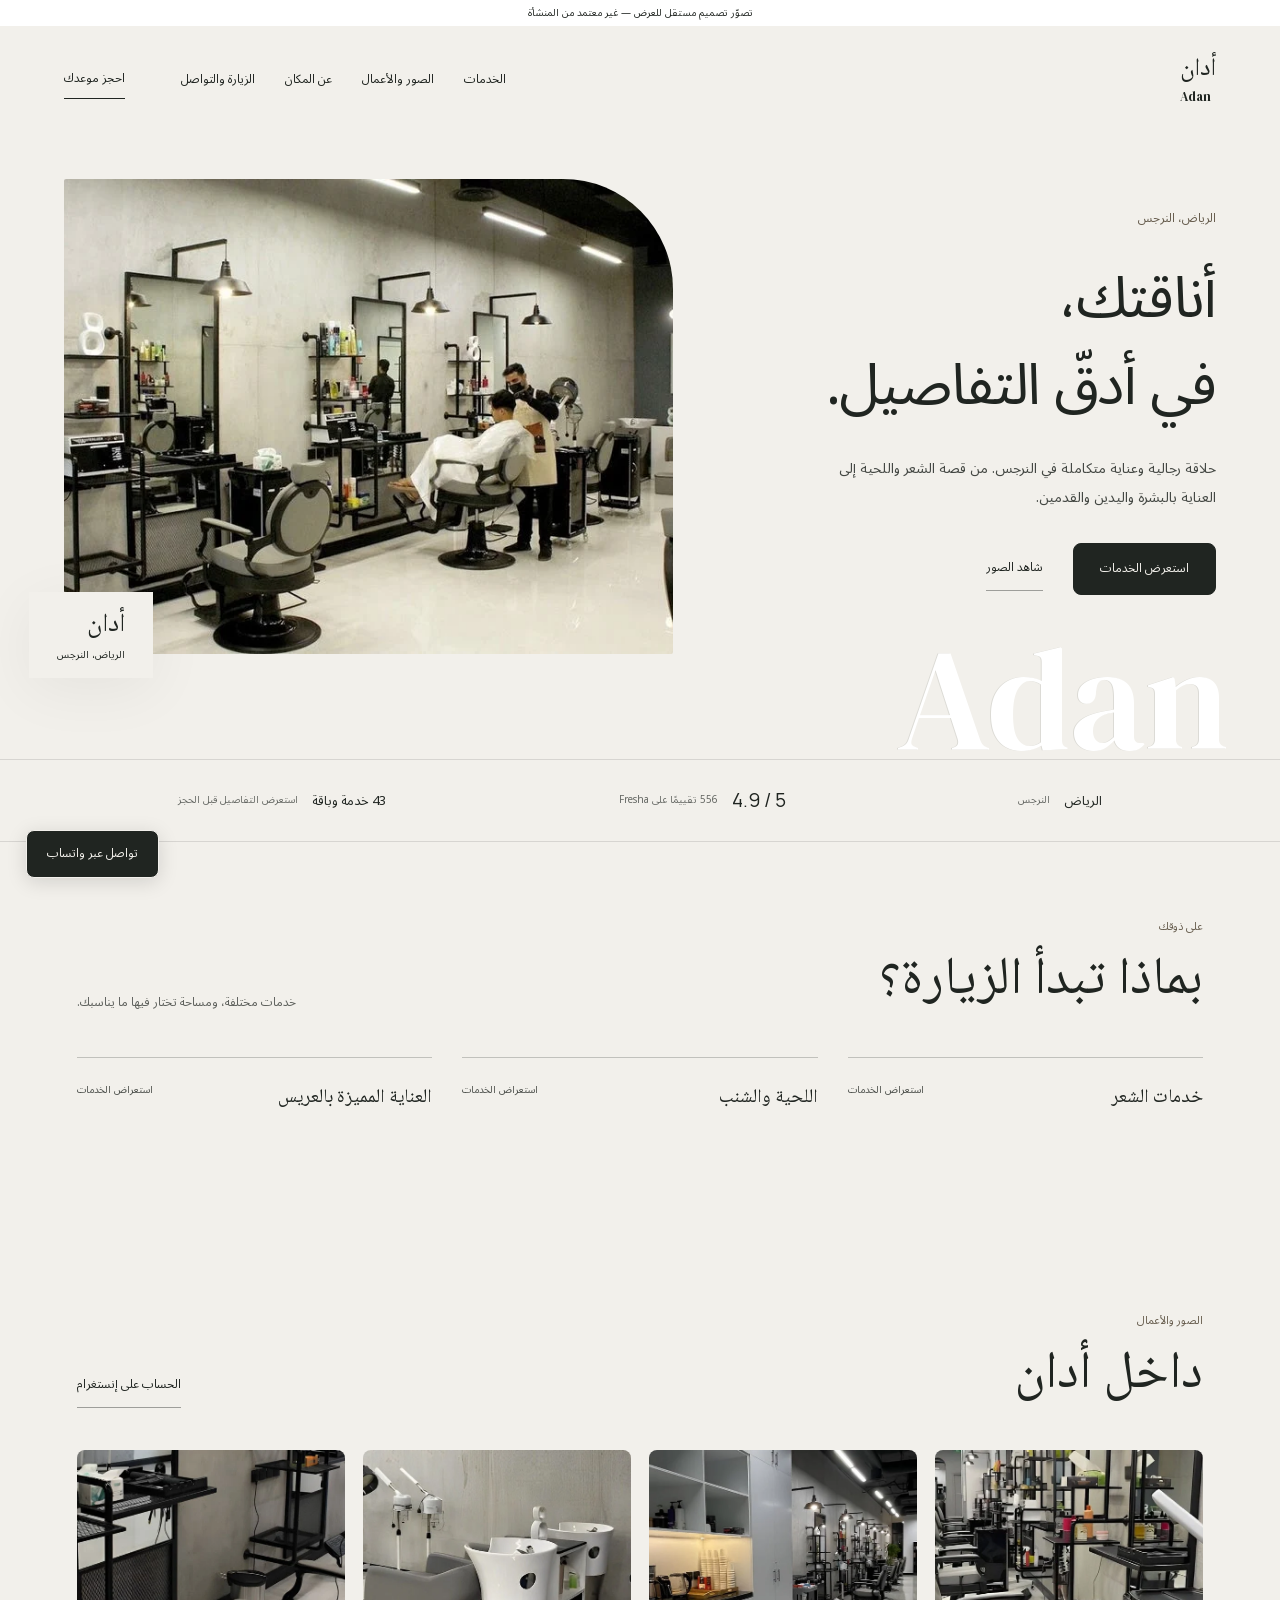
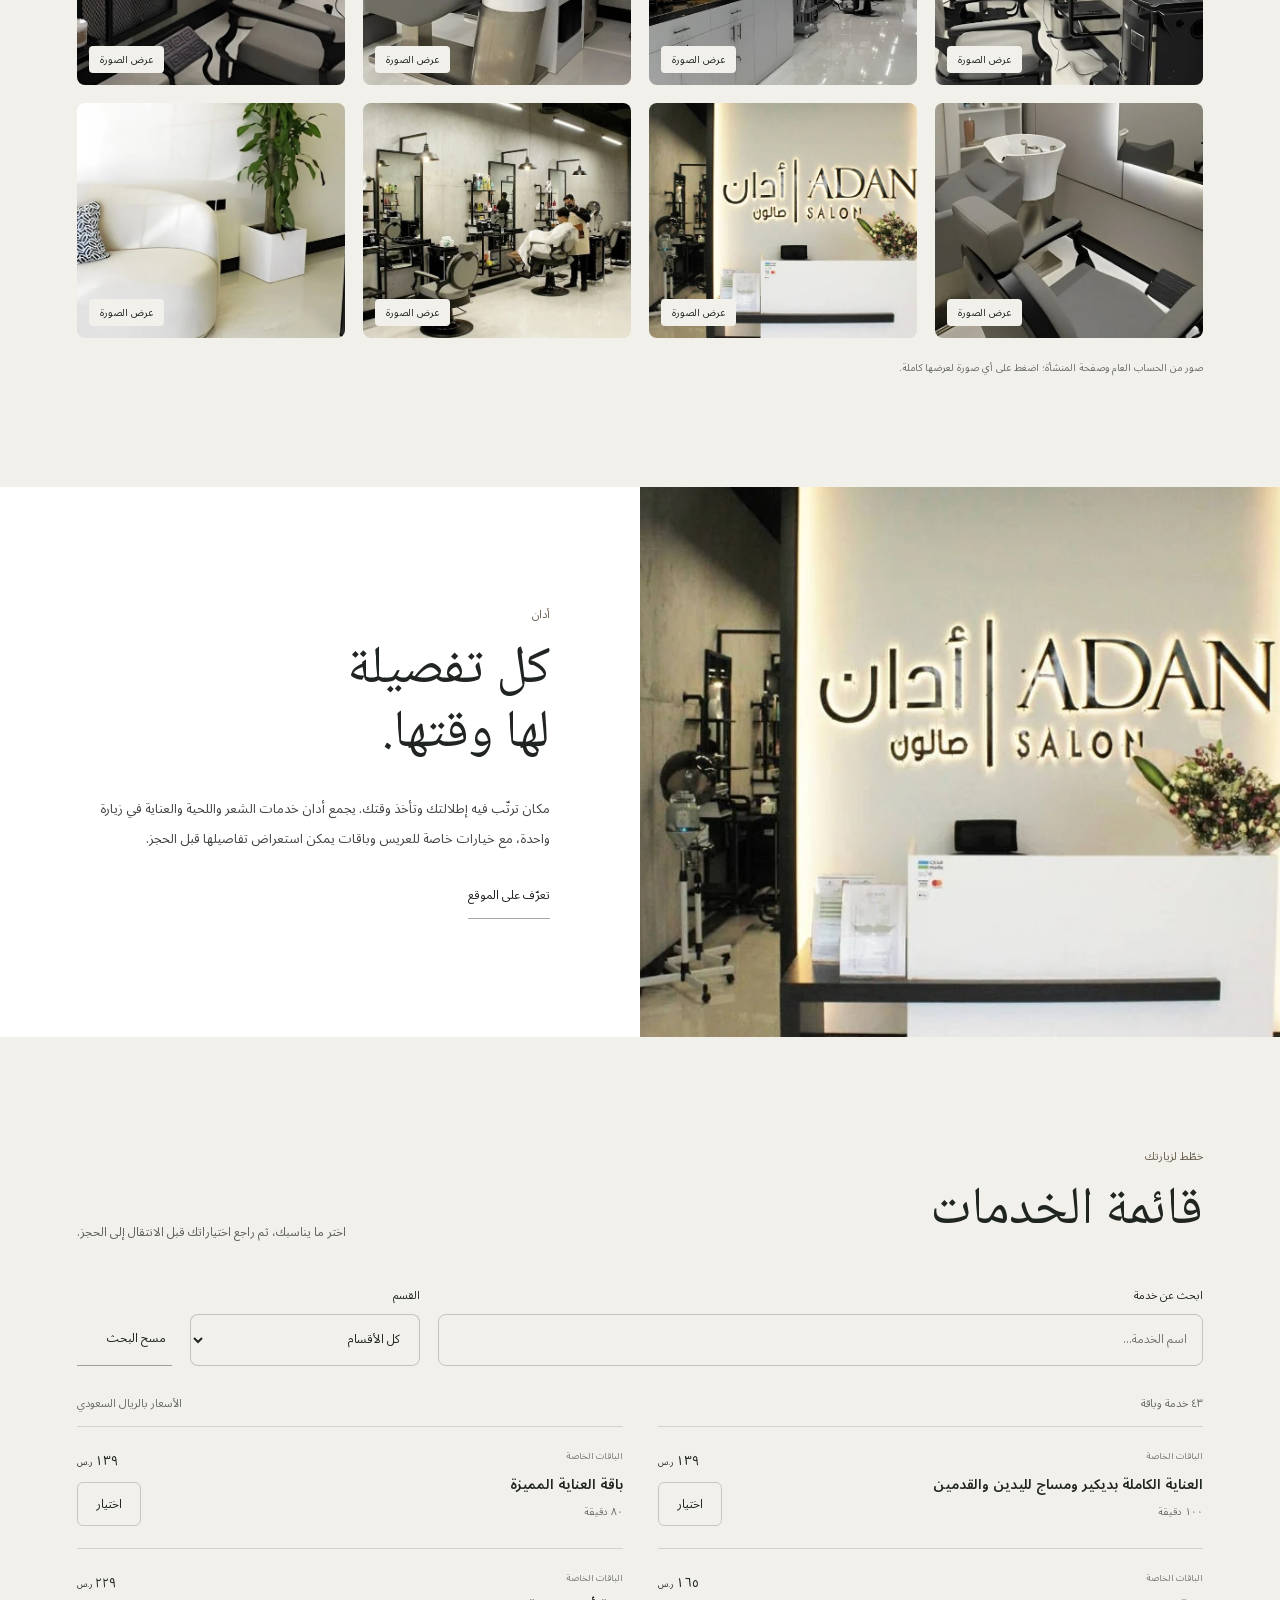
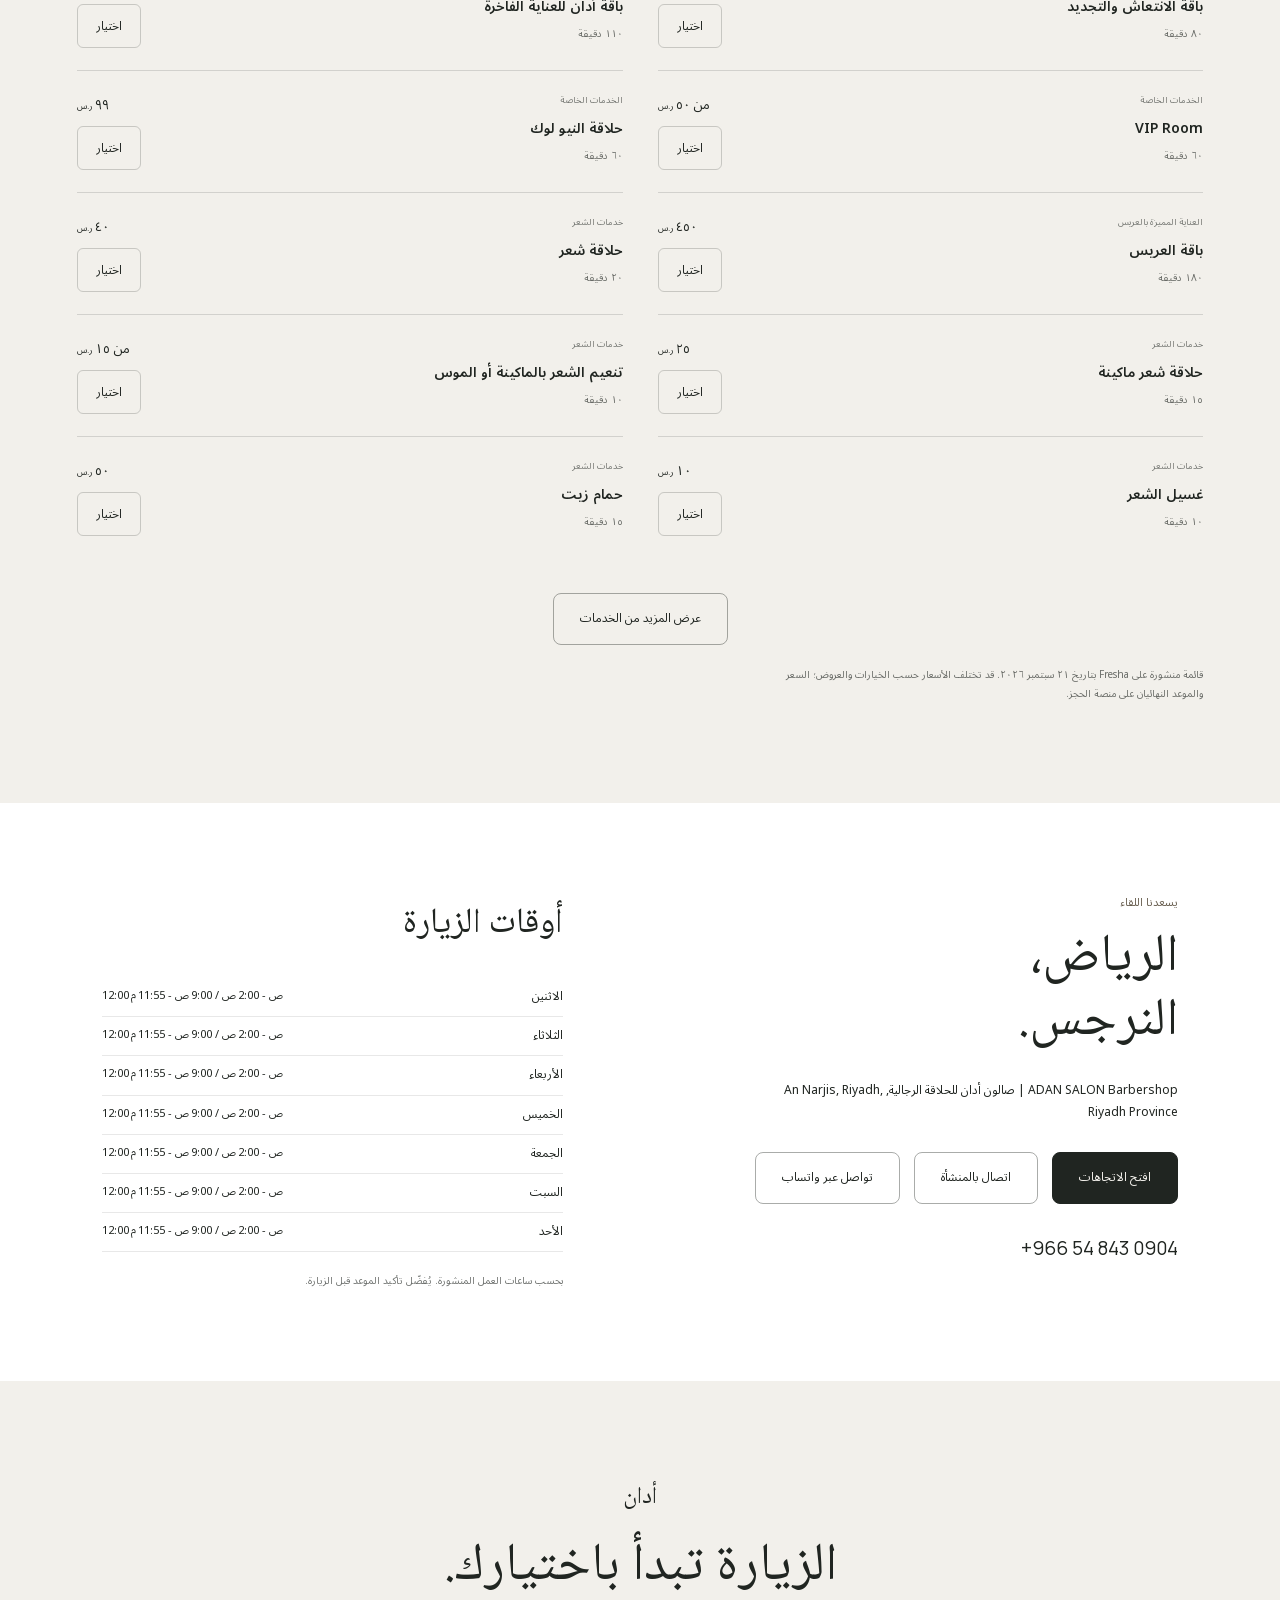
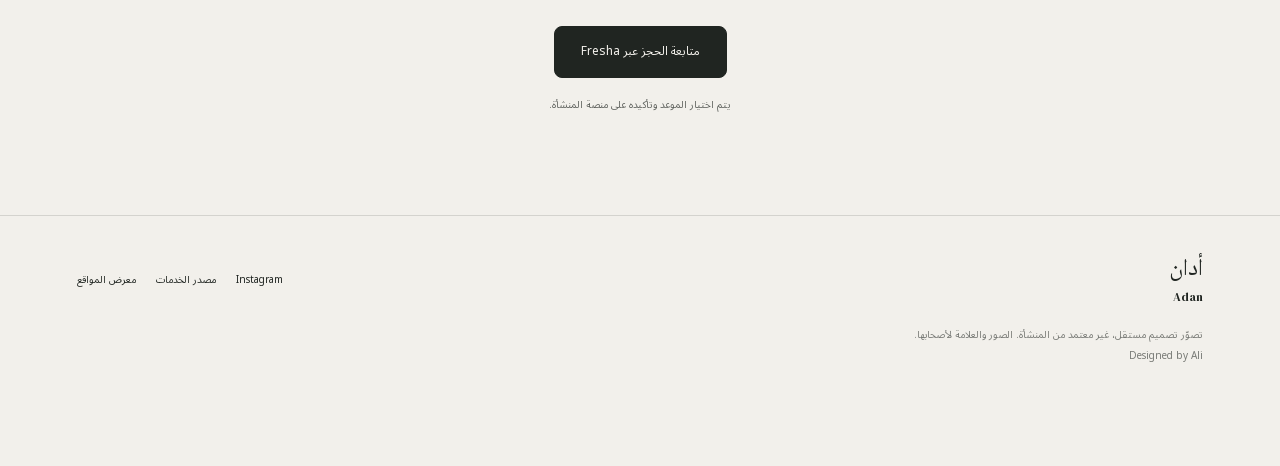
==== commit a0c362c7: "Add text-only WhatsApp contact buttons for each business" ====
--- a/adan-salon/index.html
+++ b/adan-salon/index.html
@@ -1,4 +1,4 @@
-<!doctype html><html lang="ar" dir="rtl"><head><meta charset="utf-8"><meta name="viewport" content="width=device-width,initial-scale=1"><meta name="robots" content="noindex,nofollow"><title>أدان | الرياض — تصوّر تصميم</title><meta name="description" content="حلاقة رجالية وعناية متكاملة في النرجس. من قصة الشعر واللحية إلى العناية بالبشرة واليدين والقدمين."><meta name="theme-color" content="#f2f0eb"><meta property="og:title" content="أدان — تصوّر موقع مستقل"><meta property="og:description" content="حلاقة رجالية وعناية متكاملة في النرجس. من قصة الشعر واللحية إلى العناية بالبشرة واليدين والقدمين."><meta property="og:image" content="https://az212z.github.io/saudi-local-premium-09/adan-salon/assets/06.webp"><link rel="icon" href="favicon.svg" type="image/svg+xml"><link rel="stylesheet" href="../shared/fonts.css"><link rel="stylesheet" href="../shared/style.css?v=2"><script src="../shared/app.js?v=2" defer></script></head>
+<!doctype html><html lang="ar" dir="rtl"><head><meta charset="utf-8"><meta name="viewport" content="width=device-width,initial-scale=1"><meta name="robots" content="noindex,nofollow"><title>أدان | الرياض — تصوّر تصميم</title><meta name="description" content="حلاقة رجالية وعناية متكاملة في النرجس. من قصة الشعر واللحية إلى العناية بالبشرة واليدين والقدمين."><meta name="theme-color" content="#f2f0eb"><meta property="og:title" content="أدان — تصوّر موقع مستقل"><meta property="og:description" content="حلاقة رجالية وعناية متكاملة في النرجس. من قصة الشعر واللحية إلى العناية بالبشرة واليدين والقدمين."><meta property="og:image" content="https://az212z.github.io/saudi-local-premium-09/adan-salon/assets/06.webp"><link rel="icon" href="favicon.svg" type="image/svg+xml"><link rel="stylesheet" href="../shared/fonts.css"><link rel="stylesheet" href="../shared/style.css?v=3"><script src="../shared/app.js?v=2" defer></script></head>
 <body class="theme-stone layout-architect" style="--bg:#f2f0eb;--ink:#202521;--accent:#665c4d;--soft:#ffffff">
 <a class="skip" href="#main">انتقل إلى المحتوى</a><div class="preview-note">تصوّر تصميم مستقل للعرض — غير معتمد من المنشأة</div>
 <header class="site-header"><a href="./" class="brand"><span>أدان<small lang="en" dir="ltr">Adan</small></span></a><nav aria-label="القائمة الرئيسية"><a href="#services">الخدمات</a><a href="#work">الصور والأعمال</a><a href="#story">عن المكان</a><a href="#visit">الزيارة والتواصل</a></nav><a class="header-book" href="#services">احجز موعدك</a><button class="menu-toggle" aria-label="فتح القائمة" aria-controls="mobile-menu" aria-expanded="false"><span></span><span></span></button></header>
@@ -8,9 +8,10 @@
 <section id="work" class="section work"><div class="section-heading"><div><p class="section-label">الصور والأعمال</p><h2>داخل أدان</h2></div><a class="text-link" href="https://www.instagram.com/adan.salon/" target="_blank" rel="noopener noreferrer">الحساب على إنستغرام</a></div><div class="gallery"><button class="gallery-item" data-image="0" aria-label="تكبير الصورة 1 من أدان"><img class="" src="assets/00.webp" alt="أدان — صورة منشورة 1" width="909" height="515" loading="lazy" decoding="async"><span class="zoom" aria-hidden="true">عرض الصورة</span></button><button class="gallery-item" data-image="1" aria-label="تكبير الصورة 2 من أدان"><img class="" src="assets/01.webp" alt="أدان — صورة منشورة 2" width="909" height="515" loading="lazy" decoding="async"><span class="zoom" aria-hidden="true">عرض الصورة</span></button><button class="gallery-item" data-image="2" aria-label="تكبير الصورة 3 من أدان"><img class="" src="assets/02.webp" alt="أدان — صورة منشورة 3" width="909" height="515" loading="lazy" decoding="async"><span class="zoom" aria-hidden="true">عرض الصورة</span></button><button class="gallery-item" data-image="3" aria-label="تكبير الصورة 4 من أدان"><img class="" src="assets/03.webp" alt="أدان — صورة منشورة 4" width="909" height="515" loading="lazy" decoding="async"><span class="zoom" aria-hidden="true">عرض الصورة</span></button><button class="gallery-item" data-image="4" aria-label="تكبير الصورة 5 من أدان"><img class="" src="assets/04.webp" alt="أدان — صورة منشورة 5" width="909" height="515" loading="lazy" decoding="async"><span class="zoom" aria-hidden="true">عرض الصورة</span></button><button class="gallery-item" data-image="5" aria-label="تكبير الصورة 6 من أدان"><img class="" src="assets/05.webp" alt="أدان — صورة منشورة 6" width="909" height="515" loading="lazy" decoding="async"><span class="zoom" aria-hidden="true">عرض الصورة</span></button><button class="gallery-item" data-image="6" aria-label="تكبير الصورة 7 من أدان"><img class="" src="assets/06.webp" alt="أدان — صورة منشورة 7" width="909" height="515" loading="lazy" decoding="async"><span class="zoom" aria-hidden="true">عرض الصورة</span></button><button class="gallery-item" data-image="7" aria-label="تكبير الصورة 8 من أدان"><img class="" src="assets/07.webp" alt="أدان — صورة منشورة 8" width="909" height="515" loading="lazy" decoding="async"><span class="zoom" aria-hidden="true">عرض الصورة</span></button></div><p class="source-note">صور من الحساب العام وصفحة المنشأة؛ اضغط على أي صورة لعرضها كاملة.</p></section>
 <section id="story" class="story-section"><div class="story-photo"><img class="" src="assets/05.webp" alt="أدان — أجواء وتفاصيل" width="909" height="515" loading="lazy" decoding="async"></div><div class="story-copy"><p class="section-label">أدان</p><h2>كل تفصيلة<br>لها وقتها.</h2><p>مكان ترتّب فيه إطلالتك وتأخذ وقتك. يجمع أدان خدمات الشعر واللحية والعناية في زيارة واحدة، مع خيارات خاصة للعريس وباقات يمكن استعراض تفاصيلها قبل الحجز.</p><a class="text-link" href="#visit">تعرّف على الموقع</a></div></section>
 <section id="services" class="section services-section"><div class="section-heading"><div><p class="section-label">خطّط لزيارتك</p><h2>قائمة الخدمات</h2></div><p>اختر ما يناسبك، ثم راجع اختياراتك قبل الانتقال إلى الحجز.</p></div><div class="catalog-toolbar"><div class="search-box"><label for="search">ابحث عن خدمة</label><input id="search" type="search" name="q" placeholder="اسم الخدمة…" autocomplete="off"></div><label class="category-select-label">القسم<select id="category" name="category"><option value="">كل الأقسام</option><option value="الباقات الخاصة">الباقات الخاصة</option><option value="الخدمات الخاصة">الخدمات الخاصة</option><option value="العناية المميزة بالعريس">العناية المميزة بالعريس</option><option value="خدمات الشعر">خدمات الشعر</option><option value="اللحية والشنب">اللحية والشنب</option><option value="تلوين الشعر">تلوين الشعر</option><option value="علاج الشعر">علاج الشعر</option><option value="خدمات العناية بالبشرة">خدمات العناية بالبشرة</option><option value="العناية باليدين والقدمين والأظافر">العناية باليدين والقدمين والأظافر</option></select></label><button class="clear-filters text-link" type="button">مسح البحث</button></div><div class="catalog-meta"><p id="result-count" aria-live="polite"></p><p>الأسعار بالريال السعودي</p></div><div id="service-list" class="service-list"></div><div class="load-more-wrap"><button id="load-more" class="button outline" type="button">عرض المزيد من الخدمات</button></div><p class="source-note">قائمة منشورة على Fresha بتاريخ ٢١ سبتمبر ٢٠٢٦. قد تختلف الأسعار حسب الخيارات والعروض؛ السعر والموعد النهائيان على منصة الحجز.</p><noscript><p>لعرض الخدمات والأسعار، افتح <a href="https://www.fresha.com/a/adan-salon-slwn-dn-riyadh-adan-salon-barbershop-slwn-dn-llhlq-lrjly-zunlcgvm">قائمة المنشأة على Fresha</a>.</p></noscript></section>
-<section id="visit" class="visit-section"><div class="visit-info"><p class="section-label">يسعدنا اللقاء</p><h2>الرياض،<br>النرجس.</h2><p>ADAN SALON Barbershop | صالون أدان للحلاقة الرجالية, An Narjis, Riyadh, Riyadh Province</p><div class="visit-actions"><a class="button primary" href="https://www.google.com/maps/search/?api=1&amp;query=ADAN%20SALON%20Barbershop%20%7C%20%D8%B5%D8%A7%D9%84%D9%88%D9%86%20%D8%A3%D8%AF%D8%A7%D9%86%20%D9%84%D9%84%D8%AD%D9%84%D8%A7%D9%82%D8%A9%20%D8%A7%D9%84%D8%B1%D8%AC%D8%A7%D9%84%D9%8A%D8%A9%2C%20Riyadh%2C%20Riyadh%20Province" target="_blank" rel="noopener noreferrer">افتح الاتجاهات</a><a class="button outline" href="tel:+966548430904">اتصال بالمنشأة</a></div><a class="phone-number" dir="ltr" href="tel:+966548430904">+966 54 843 0904</a></div><div class="hours"><h3>أوقات الزيارة</h3><dl><div><dt>الاثنين</dt><dd dir="ltr">12:00 ص - 2:00 ص / 9:00 ص - 11:55 م</dd></div><div><dt>الثلاثاء</dt><dd dir="ltr">12:00 ص - 2:00 ص / 9:00 ص - 11:55 م</dd></div><div><dt>الأربعاء</dt><dd dir="ltr">12:00 ص - 2:00 ص / 9:00 ص - 11:55 م</dd></div><div><dt>الخميس</dt><dd dir="ltr">12:00 ص - 2:00 ص / 9:00 ص - 11:55 م</dd></div><div><dt>الجمعة</dt><dd dir="ltr">12:00 ص - 2:00 ص / 9:00 ص - 11:55 م</dd></div><div><dt>السبت</dt><dd dir="ltr">12:00 ص - 2:00 ص / 9:00 ص - 11:55 م</dd></div><div><dt>الأحد</dt><dd dir="ltr">12:00 ص - 2:00 ص / 9:00 ص - 11:55 م</dd></div></dl><small>بحسب ساعات العمل المنشورة. يُفضّل تأكيد الموعد قبل الزيارة.</small></div></section>
+<section id="visit" class="visit-section"><div class="visit-info"><p class="section-label">يسعدنا اللقاء</p><h2>الرياض،<br>النرجس.</h2><p>ADAN SALON Barbershop | صالون أدان للحلاقة الرجالية, An Narjis, Riyadh, Riyadh Province</p><div class="visit-actions"><a class="button primary" href="https://www.google.com/maps/search/?api=1&amp;query=ADAN%20SALON%20Barbershop%20%7C%20%D8%B5%D8%A7%D9%84%D9%88%D9%86%20%D8%A3%D8%AF%D8%A7%D9%86%20%D9%84%D9%84%D8%AD%D9%84%D8%A7%D9%82%D8%A9%20%D8%A7%D9%84%D8%B1%D8%AC%D8%A7%D9%84%D9%8A%D8%A9%2C%20Riyadh%2C%20Riyadh%20Province" target="_blank" rel="noopener noreferrer">افتح الاتجاهات</a><a class="button outline" href="tel:+966548430904">اتصال بالمنشأة</a><a class="button outline whatsapp-contact" href="https://wa.me/966548430904" target="_blank" rel="noopener noreferrer">تواصل عبر واتساب</a></div><a class="phone-number" dir="ltr" href="tel:+966548430904">+966 54 843 0904</a></div><div class="hours"><h3>أوقات الزيارة</h3><dl><div><dt>الاثنين</dt><dd dir="ltr">12:00 ص - 2:00 ص / 9:00 ص - 11:55 م</dd></div><div><dt>الثلاثاء</dt><dd dir="ltr">12:00 ص - 2:00 ص / 9:00 ص - 11:55 م</dd></div><div><dt>الأربعاء</dt><dd dir="ltr">12:00 ص - 2:00 ص / 9:00 ص - 11:55 م</dd></div><div><dt>الخميس</dt><dd dir="ltr">12:00 ص - 2:00 ص / 9:00 ص - 11:55 م</dd></div><div><dt>الجمعة</dt><dd dir="ltr">12:00 ص - 2:00 ص / 9:00 ص - 11:55 م</dd></div><div><dt>السبت</dt><dd dir="ltr">12:00 ص - 2:00 ص / 9:00 ص - 11:55 م</dd></div><div><dt>الأحد</dt><dd dir="ltr">12:00 ص - 2:00 ص / 9:00 ص - 11:55 م</dd></div></dl><small>بحسب ساعات العمل المنشورة. يُفضّل تأكيد الموعد قبل الزيارة.</small></div></section>
 <section class="closing"><p>أدان</p><h2>الزيارة تبدأ باختيارك.</h2><a class="button primary" href="https://www.fresha.com/a/adan-salon-slwn-dn-riyadh-adan-salon-barbershop-slwn-dn-llhlq-lrjly-zunlcgvm/all-offer?menu=true" target="_blank" rel="noopener noreferrer">متابعة الحجز عبر Fresha</a><small>يتم اختيار الموعد وتأكيده على منصة المنشأة.</small></section></main>
 <footer><div class="footer-brand">أدان<small lang="en">Adan</small></div><div><a href="https://www.instagram.com/adan.salon/" target="_blank" rel="noopener noreferrer">Instagram</a><a href="https://www.fresha.com/a/adan-salon-slwn-dn-riyadh-adan-salon-barbershop-slwn-dn-llhlq-lrjly-zunlcgvm" target="_blank" rel="noopener noreferrer">مصدر الخدمات</a><a href="../">معرض المواقع</a></div><p>تصوّر تصميم مستقل، غير معتمد من المنشأة. الصور والعلامة لأصحابها.</p><small lang="en">Designed by Ali</small></footer>
+<a class="whatsapp-float" href="https://wa.me/966548430904" target="_blank" rel="noopener noreferrer" aria-label="تواصل مع أدان عبر واتساب، يفتح في نافذة جديدة">تواصل عبر واتساب</a>
 <button class="selection-bar" id="selection-open" hidden aria-haspopup="dialog"><span>اختيارات الزيارة <b id="selection-count">0</b></span><span id="selection-total"></span><span>مراجعة الاختيارات</span></button>
 <dialog id="mobile-menu" class="mobile-menu" aria-label="قائمة التنقل"><button class="close-dialog" aria-label="إغلاق القائمة">إغلاق</button><p>أدان</p><nav><a href="#services">الخدمات</a><a href="#work">الصور والأعمال</a><a href="#story">عن المكان</a><a href="#visit">الزيارة والتواصل</a></nav></dialog>
 <dialog id="gallery-dialog" class="gallery-dialog" aria-label="معرض الصور"><button class="close-dialog" aria-label="إغلاق الصور">إغلاق</button><img id="gallery-full" src="assets/00.webp" alt="صورة كاملة من أدان" width="1200" height="900"><div><button id="gallery-prev" aria-label="الصورة السابقة">السابقة</button><span id="gallery-count"></span><button id="gallery-next" aria-label="الصورة التالية">التالية</button></div></dialog>
--- a/shared/style.css
+++ b/shared/style.css
@@ -25,3 +25,13 @@
 @media(prefers-reduced-motion:reduce){html{scroll-behavior:auto}*,*:before,*:after{transition:none!important;animation:none!important}}
 
 @media(max-width:700px){.search-box input,.category-select-label select{font-size:16px}}
+
+/* A text-only business WhatsApp link, separated from visit selections. */
+.whatsapp-float{position:fixed;left:clamp(16px,2vw,28px);bottom:calc(22px + env(safe-area-inset-bottom,0px));z-index:4;display:inline-flex;align-items:center;justify-content:center;min-height:48px;padding:11px 20px;background:var(--ink);color:var(--bg);border:1px solid var(--bg);border-radius:8px;box-shadow:0 4px 20px #0002;font-size:12px;line-height:1.7;white-space:nowrap}
+.whatsapp-float:hover{background:var(--accent);color:var(--bg)}
+body:has(.selection-bar:not([hidden])) .whatsapp-float{bottom:calc(96px + env(safe-area-inset-bottom,0px))}
+body:has(.selection-bar:not([hidden])) .toast{bottom:calc(160px + env(safe-area-inset-bottom,0px))}
+body:has(dialog[open]) .whatsapp-float{visibility:hidden}
+body:has(.whatsapp-float) footer{padding-bottom:100px}
+body:has(.selection-bar:not([hidden])) footer{padding-bottom:180px}
+@media(max-width:767px){.whatsapp-float{left:16px;bottom:calc(16px + env(safe-area-inset-bottom,0px));padding-inline:17px}}
